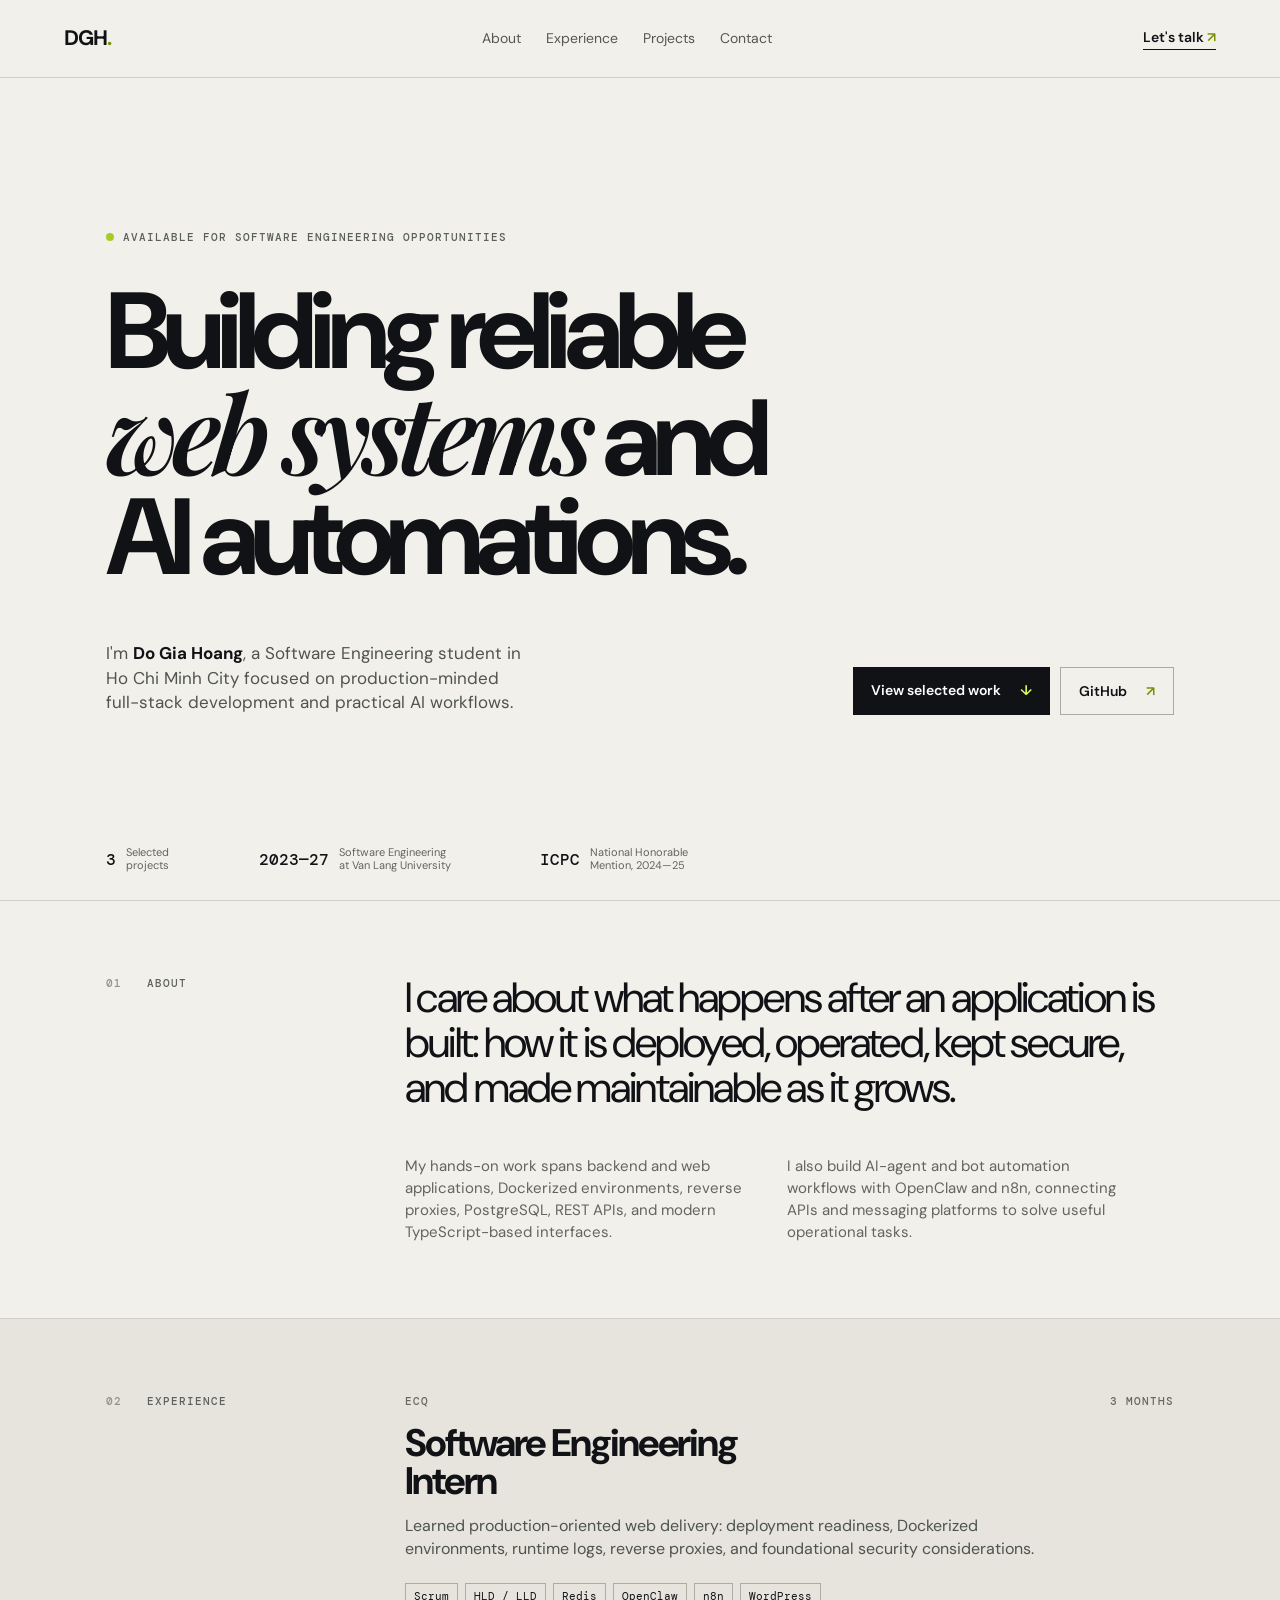
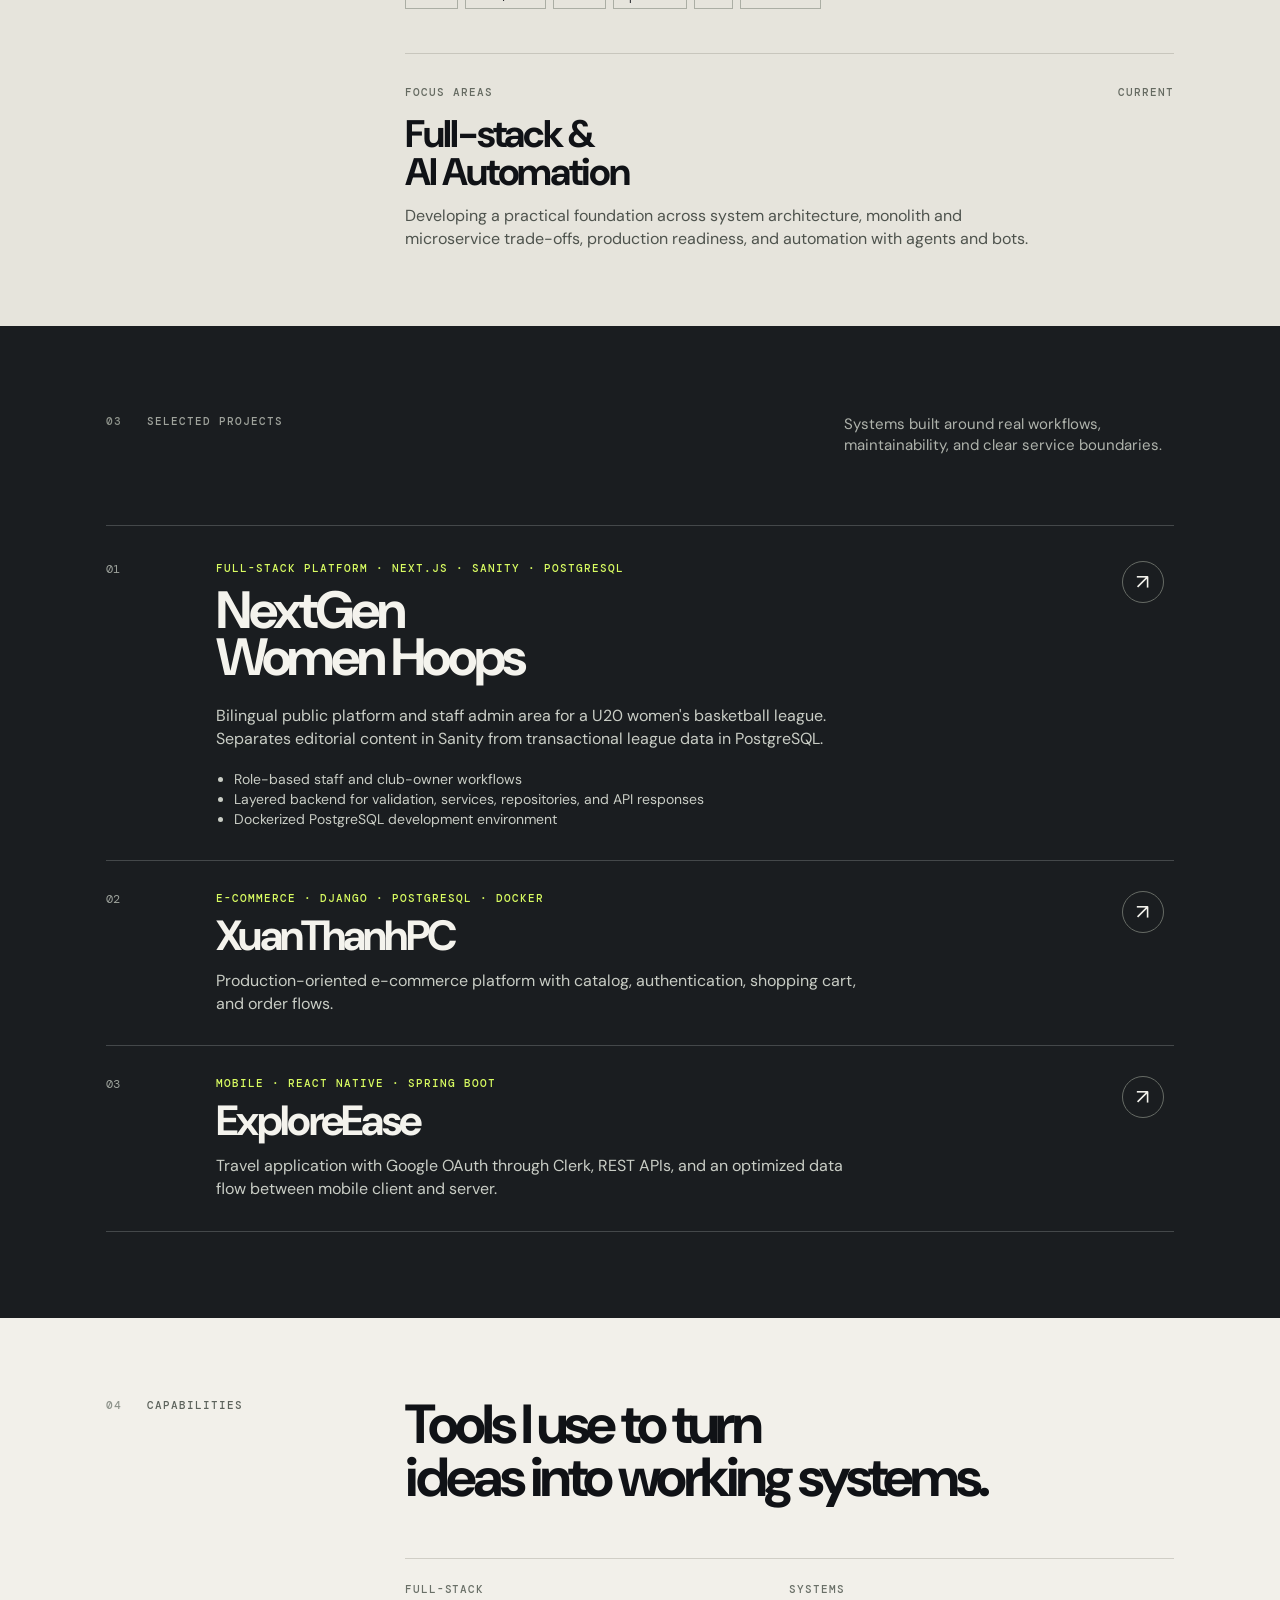
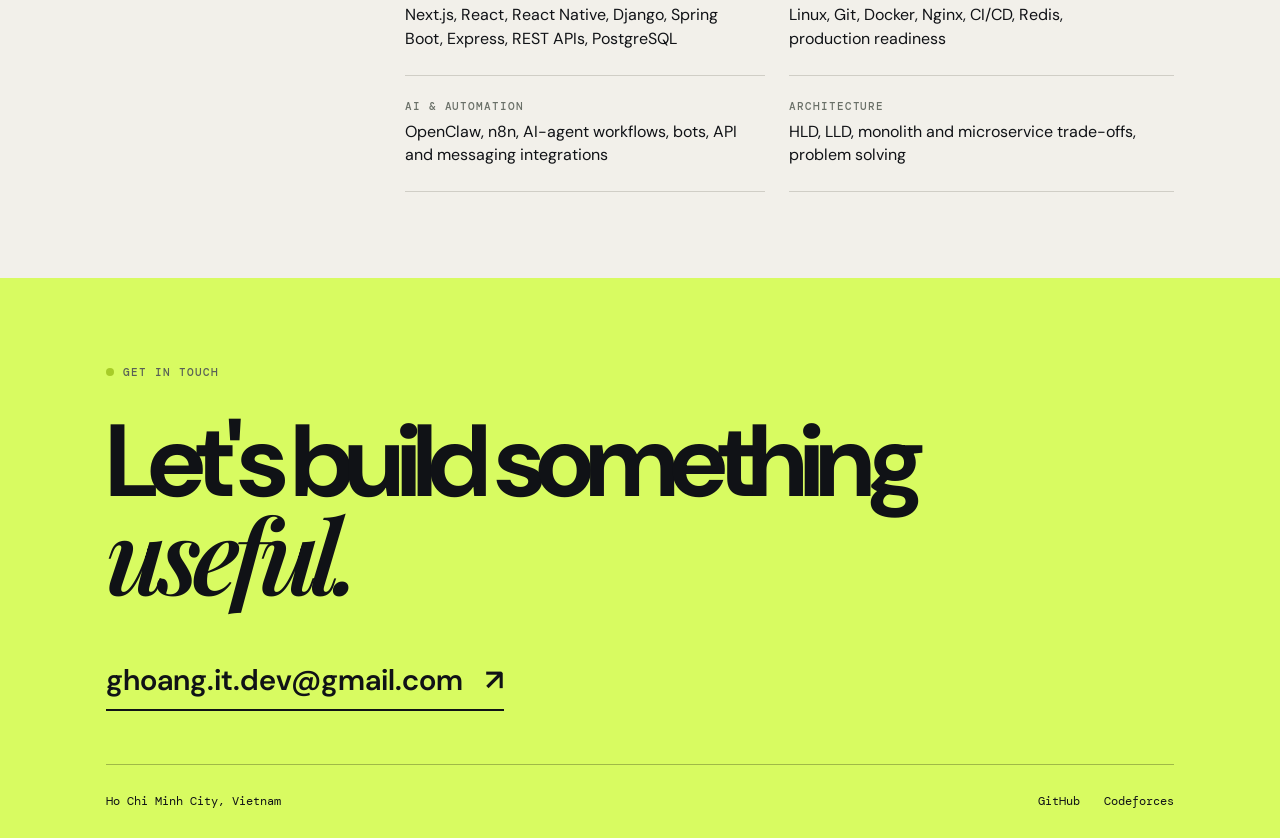
==== index.html @ 991046d3 "feat: add online CV profile" ====
<!doctype html>
<html lang="en">
  <head>
    <meta charset="UTF-8" />
    <meta name="viewport" content="width=device-width, initial-scale=1.0" />
    <meta
      name="description"
      content="Portfolio of Do Gia Hoang — Software Engineer focused on full-stack development and AI automation."
    />
    <title>Do Gia Hoang — Full-stack & AI Automation</title>
    <link rel="stylesheet" href="styles.css" />
  </head>
  <body>
    <header class="site-header">
      <a class="brand" href="#top" aria-label="Do Gia Hoang home">DGH<span>.</span></a>
      <nav aria-label="Primary navigation">
        <a href="#about">About</a>
        <a href="#experience">Experience</a>
        <a href="#projects">Projects</a>
        <a href="#contact">Contact</a>
      </nav>
      <a class="header-contact" href="mailto:ghoang.it.dev@gmail.com">Let's talk <span aria-hidden="true">↗</span></a>
    </header>

    <main id="top">
      <section class="hero" aria-labelledby="hero-title">
        <p class="eyebrow"><span></span> Available for software engineering opportunities</p>
        <h1 id="hero-title">Building reliable<br /><em>web systems</em> and<br />AI automations.</h1>
        <div class="hero-bottom">
          <p>
            I'm <strong>Do Gia Hoang</strong>, a Software Engineering student in Ho Chi Minh City focused on
            production-minded full-stack development and practical AI workflows.
          </p>
          <div class="hero-actions">
            <a class="button button-primary" href="#projects">View selected work <span aria-hidden="true">↓</span></a>
            <a class="button button-quiet" href="https://github.com/CapooCapo" target="_blank" rel="noreferrer">GitHub <span aria-hidden="true">↗</span></a>
          </div>
        </div>
        <div class="hero-stats" aria-label="Profile highlights">
          <div><b>3</b><span>Selected<br />projects</span></div>
          <div><b>2023—27</b><span>Software Engineering<br />at Van Lang University</span></div>
          <div><b>ICPC</b><span>National Honorable<br />Mention, 2024—25</span></div>
        </div>
      </section>

      <section id="about" class="split-section section-shell">
        <div class="section-label"><span>01</span> About</div>
        <div class="about-content">
          <p class="large-copy">
            I care about what happens after an application is built: how it is deployed, operated, kept secure, and
            made maintainable as it grows.
          </p>
          <div class="two-column-copy">
            <p>
              My hands-on work spans backend and web applications, Dockerized environments, reverse proxies,
              PostgreSQL, REST APIs, and modern TypeScript-based interfaces.
            </p>
            <p>
              I also build AI-agent and bot automation workflows with OpenClaw and n8n, connecting APIs and messaging
              platforms to solve useful operational tasks.
            </p>
          </div>
        </div>
      </section>

      <section id="experience" class="split-section section-shell experience-section">
        <div class="section-label"><span>02</span> Experience</div>
        <div class="timeline">
          <article class="timeline-item">
            <div class="timeline-meta"><span>ECQ</span><span>3 months</span></div>
            <h2>Software Engineering<br />Intern</h2>
            <p>
              Learned production-oriented web delivery: deployment readiness, Dockerized environments, runtime logs,
              reverse proxies, and foundational security considerations.
            </p>
            <ul class="tag-list" aria-label="Internship topics">
              <li>Scrum</li><li>HLD / LLD</li><li>Redis</li><li>OpenClaw</li><li>n8n</li><li>WordPress</li>
            </ul>
          </article>
          <article class="timeline-item timeline-item-secondary">
            <div class="timeline-meta"><span>Focus areas</span><span>Current</span></div>
            <h2>Full-stack &amp;<br />AI Automation</h2>
            <p>
              Developing a practical foundation across system architecture, monolith and microservice trade-offs,
              production readiness, and automation with agents and bots.
            </p>
          </article>
        </div>
      </section>

      <section id="projects" class="projects section-shell">
        <div class="projects-top">
          <div class="section-label"><span>03</span> Selected projects</div>
          <p>Systems built around real workflows, maintainability, and clear service boundaries.</p>
        </div>
        <div class="project-list">
          <article class="project project-featured">
            <div class="project-number">01</div>
            <div class="project-body">
              <p class="project-type">Full-stack platform · Next.js · Sanity · PostgreSQL</p>
              <h2>NextGen<br />Women Hoops</h2>
              <p class="project-summary">
                Bilingual public platform and staff admin area for a U20 women's basketball league. Separates
                editorial content in Sanity from transactional league data in PostgreSQL.
              </p>
              <ul class="project-points">
                <li>Role-based staff and club-owner workflows</li>
                <li>Layered backend for validation, services, repositories, and API responses</li>
                <li>Dockerized PostgreSQL development environment</li>
              </ul>
            </div>
            <a class="project-link" href="https://github.com/CapooCapo/CMS_NGWH" target="_blank" rel="noreferrer" aria-label="Open NextGen Women Hoops on GitHub">↗</a>
          </article>

          <article class="project">
            <div class="project-number">02</div>
            <div class="project-body">
              <p class="project-type">E-commerce · Django · PostgreSQL · Docker</p>
              <h2>XuanThanhPC</h2>
              <p class="project-summary">
                Production-oriented e-commerce platform with catalog, authentication, shopping cart, and order flows.
              </p>
            </div>
            <a class="project-link" href="https://github.com/CapooCapo/XuanThanhPC" target="_blank" rel="noreferrer" aria-label="Open XuanThanhPC on GitHub">↗</a>
          </article>

          <article class="project">
            <div class="project-number">03</div>
            <div class="project-body">
              <p class="project-type">Mobile · React Native · Spring Boot</p>
              <h2>ExploreEase</h2>
              <p class="project-summary">
                Travel application with Google OAuth through Clerk, REST APIs, and an optimized data flow between mobile client and server.
              </p>
            </div>
            <a class="project-link" href="https://github.com/CapooCapo/travel_app" target="_blank" rel="noreferrer" aria-label="Open ExploreEase on GitHub">↗</a>
          </article>
        </div>
      </section>

      <section class="skills section-shell" aria-labelledby="skills-title">
        <div class="section-label"><span>04</span> Capabilities</div>
        <div>
          <h2 id="skills-title">Tools I use to turn<br />ideas into working systems.</h2>
          <div class="skills-grid">
            <div><h3>Full-stack</h3><p>Next.js, React, React Native, Django, Spring Boot, Express, REST APIs, PostgreSQL</p></div>
            <div><h3>Systems</h3><p>Linux, Git, Docker, Nginx, CI/CD, Redis, production readiness</p></div>
            <div><h3>AI &amp; automation</h3><p>OpenClaw, n8n, AI-agent workflows, bots, API and messaging integrations</p></div>
            <div><h3>Architecture</h3><p>HLD, LLD, monolith and microservice trade-offs, problem solving</p></div>
          </div>
        </div>
      </section>

      <section id="contact" class="contact section-shell">
        <p class="eyebrow"><span></span> Get in touch</p>
        <h2>Let's build something<br /><em>useful.</em></h2>
        <a class="email-link" href="mailto:ghoang.it.dev@gmail.com">ghoang.it.dev@gmail.com <span aria-hidden="true">↗</span></a>
        <div class="contact-footer">
          <span>Ho Chi Minh City, Vietnam</span>
          <div><a href="https://github.com/CapooCapo" target="_blank" rel="noreferrer">GitHub</a><a href="https://codeforces.com/profile/hoangICPC" target="_blank" rel="noreferrer">Codeforces</a></div>
        </div>
      </section>
    </main>
  </body>
</html>
---- styles.css ----
@import url('https://fonts.googleapis.com/css2?family=DM+Mono:wght@400;500&family=DM+Sans:opsz,wght@9..40,400;9..40,500;9..40,600;9..40,700&family=Playfair+Display:ital,wght@0,600;0,700;1,600;1,700&display=swap');

:root { --ink:#101216; --paper:#f2f0ea; --muted:#62655f; --lime:#d8fb61; --line:#d0cec6; --deep:#1a1d20; }
* { box-sizing:border-box; }
html { scroll-behavior:smooth; }
body { margin:0; background:var(--paper); color:var(--ink); font-family:'DM Sans',Arial,sans-serif; line-height:1.45; }
a { color:inherit; text-decoration:none; }
.site-header { height:78px; display:flex; align-items:center; justify-content:space-between; padding:0 clamp(24px,5vw,78px); border-bottom:1px solid var(--line); font-size:14px; }
.brand { font-weight:700; font-size:21px; letter-spacing:-1px; }.brand span { color:#779100; }.site-header nav { display:flex; gap:25px; color:#555851; }.site-header nav a:hover,.contact-footer a:hover { color:#000; }.header-contact { border-bottom:1px solid var(--ink); padding-bottom:2px; font-weight:600; }.header-contact span { color:#779100; }
.hero,.section-shell { padding-left:clamp(24px,8.3vw,132px); padding-right:clamp(24px,8.3vw,132px); }.hero { padding-top:clamp(70px,11vw,160px); min-height:calc(100vh - 78px); display:flex; flex-direction:column; }.eyebrow,.section-label,.project-type,.timeline-meta { font:500 11px 'DM Mono',monospace; text-transform:uppercase; letter-spacing:.09em; }.eyebrow { color:#596057; display:flex; gap:9px; align-items:center; }.eyebrow span { width:8px; height:8px; display:inline-block; background:#a7cc28; border-radius:50%; }.hero h1 { font-size:clamp(52px,8.45vw,130px); letter-spacing:-.075em; line-height:.91; margin:28px 0 54px; max-width:1030px; font-weight:700; }.hero h1 em,.contact h2 em { font-family:'Playfair Display',Georgia,serif; font-weight:600; }.hero-bottom { display:flex; justify-content:space-between; align-items:end; gap:44px; max-width:1080px; }.hero-bottom p { max-width:430px; color:#4f544d; font-size:17px; margin:0; }.hero-bottom p strong { color:var(--ink); }.hero-actions { display:flex; gap:10px; }.button { padding:13px 18px; font-size:14px; font-weight:600; white-space:nowrap; }.button-primary { background:var(--ink); color:white; }.button-primary span,.button-quiet span { margin-left:16px; color:var(--lime); }.button-quiet { border:1px solid #aaa9a2; }.button-quiet span { color:#779100; }.hero-stats { display:flex; margin-top:auto; padding:54px 0 27px; gap:clamp(24px,7vw,108px); }.hero-stats div { display:flex; align-items:center; gap:10px; }.hero-stats b { font:500 16px 'DM Mono',monospace; }.hero-stats span { color:var(--muted); font-size:11px; line-height:1.25; }
.split-section { display:grid; grid-template-columns:minmax(130px,.35fr) 1fr; gap:30px; border-top:1px solid var(--line); padding-top:75px; padding-bottom:75px; }.section-label { color:#5d635c; }.section-label span { display:inline-block; color:#8e938b; min-width:33px; }.about-content { max-width:910px; }.large-copy { margin:0 0 46px; font-size:clamp(28px,3.3vw,49px); line-height:1.06; letter-spacing:-.045em; }.two-column-copy { display:grid; grid-template-columns:1fr 1fr; gap:44px; max-width:720px; color:var(--muted); font-size:15px; }.two-column-copy p { margin:0; }
.experience-section { background:#e6e4dc; }.timeline { max-width:880px; }.timeline-item { padding:0 0 44px; border-bottom:1px solid #c8c6bd; }.timeline-item-secondary { padding-top:31px; padding-bottom:0; border:0; }.timeline-meta { display:flex; justify-content:space-between; color:#656a61; }.timeline-item h2 { margin:17px 0 13px; font-size:clamp(28px,3vw,43px); letter-spacing:-.055em; line-height:.98; }.timeline-item p { max-width:630px; color:#4e534d; margin:0; }.tag-list { display:flex; list-style:none; padding:0; margin:23px 0 0; flex-wrap:wrap; gap:7px; }.tag-list li { border:1px solid #abaea4; font:11px 'DM Mono',monospace; padding:5px 8px; }
.projects { padding-top:88px; padding-bottom:86px; background:var(--deep); color:#f4f3ed; }.projects-top { display:flex; justify-content:space-between; gap:40px; margin-bottom:68px; }.projects .section-label { color:#9fa39c; }.projects-top > p { max-width:330px; margin:0; color:#afb3ac; font-size:15px; }.project-list { border-top:1px solid #44484a; }.project { position:relative; display:grid; grid-template-columns:90px 1fr 52px; gap:20px; padding:30px 0; border-bottom:1px solid #44484a; }.project-featured { padding-top:35px; }.project-number { font:12px 'DM Mono',monospace; color:#9ba09a; }.project-type { color:var(--lime); margin:0 0 12px; }.project h2 { font-size:clamp(33px,4.1vw,63px); letter-spacing:-.065em; line-height:.9; margin:0 0 22px; }.project:not(.project-featured) h2 { font-size:clamp(28px,3.3vw,48px); margin-bottom:14px; }.project-summary { max-width:660px; margin:0; color:#c9cdc5; font-size:16px; }.project-points { color:#c9cdc5; margin:19px 0 0; padding-left:18px; font-size:14px; }.project-link { width:42px; height:42px; display:grid; place-items:center; border:1px solid #666b65; border-radius:50%; font-size:21px; transition:.2s; }.project-link:hover { background:var(--lime); color:var(--ink); border-color:var(--lime); }
.skills { display:grid; grid-template-columns:minmax(130px,.35fr) 1fr; gap:30px; padding-top:80px; padding-bottom:86px; }.skills h2 { font-size:clamp(34px,4.3vw,64px); line-height:.97; letter-spacing:-.065em; margin:0 0 54px; }.skills-grid { display:grid; grid-template-columns:1fr 1fr; border-top:1px solid var(--line); }.skills-grid > div { padding:23px 24px 25px 0; border-bottom:1px solid var(--line); }.skills-grid > div:nth-child(odd) { margin-right:24px; }.skills h3 { margin:0 0 7px; font:500 11px 'DM Mono',monospace; text-transform:uppercase; letter-spacing:.08em; color:#6a7068; }.skills p { margin:0; font-size:16px; max-width:350px; }
.contact { padding-top:76px; background:var(--lime); min-height:560px; display:flex; flex-direction:column; }.contact h2 { font-size:clamp(54px,8vw,116px); letter-spacing:-.075em; line-height:.9; margin:25px 0 53px; }.email-link { font-size:clamp(18px,2.3vw,31px); border-bottom:2px solid var(--ink); padding-bottom:7px; align-self:flex-start; font-weight:600; }.email-link span { margin-left:15px; }.contact-footer { margin-top:auto; padding:28px 0; border-top:1px solid #9fb947; display:flex; justify-content:space-between; font:12px 'DM Mono',monospace; }.contact-footer div { display:flex; gap:24px; }.contact-footer a { border-bottom:1px solid transparent; }.contact-footer a:hover { border-color:var(--ink); }
@media (max-width:720px) { .site-header { height:64px; }.site-header nav,.header-contact { display:none; }.hero { min-height:calc(100vh - 64px); }.hero h1 { margin:22px 0 38px; }.hero-bottom,.projects-top { display:block; }.hero-actions { margin-top:28px; flex-wrap:wrap; }.hero-stats { gap:14px; justify-content:space-between; }.hero-stats div { display:block; }.hero-stats span { display:block; margin-top:4px; }.split-section,.skills { grid-template-columns:1fr; gap:30px; padding-top:54px; padding-bottom:54px; }.two-column-copy,.skills-grid { grid-template-columns:1fr; gap:20px; }.project { grid-template-columns:31px 1fr; }.project-link { grid-column:2; grid-row:1; justify-self:end; }.project-body { grid-column:1 / -1; }.project-number { grid-column:1; }.project:not(.project-featured) h2 { font-size:36px; }.projects { padding-top:56px; padding-bottom:58px; }.projects-top > p { margin-top:30px; }.skills-grid > div:nth-child(odd) { margin-right:0; }.contact { min-height:470px; padding-top:58px; }.contact-footer { display:block; }.contact-footer div { margin-top:14px; } }
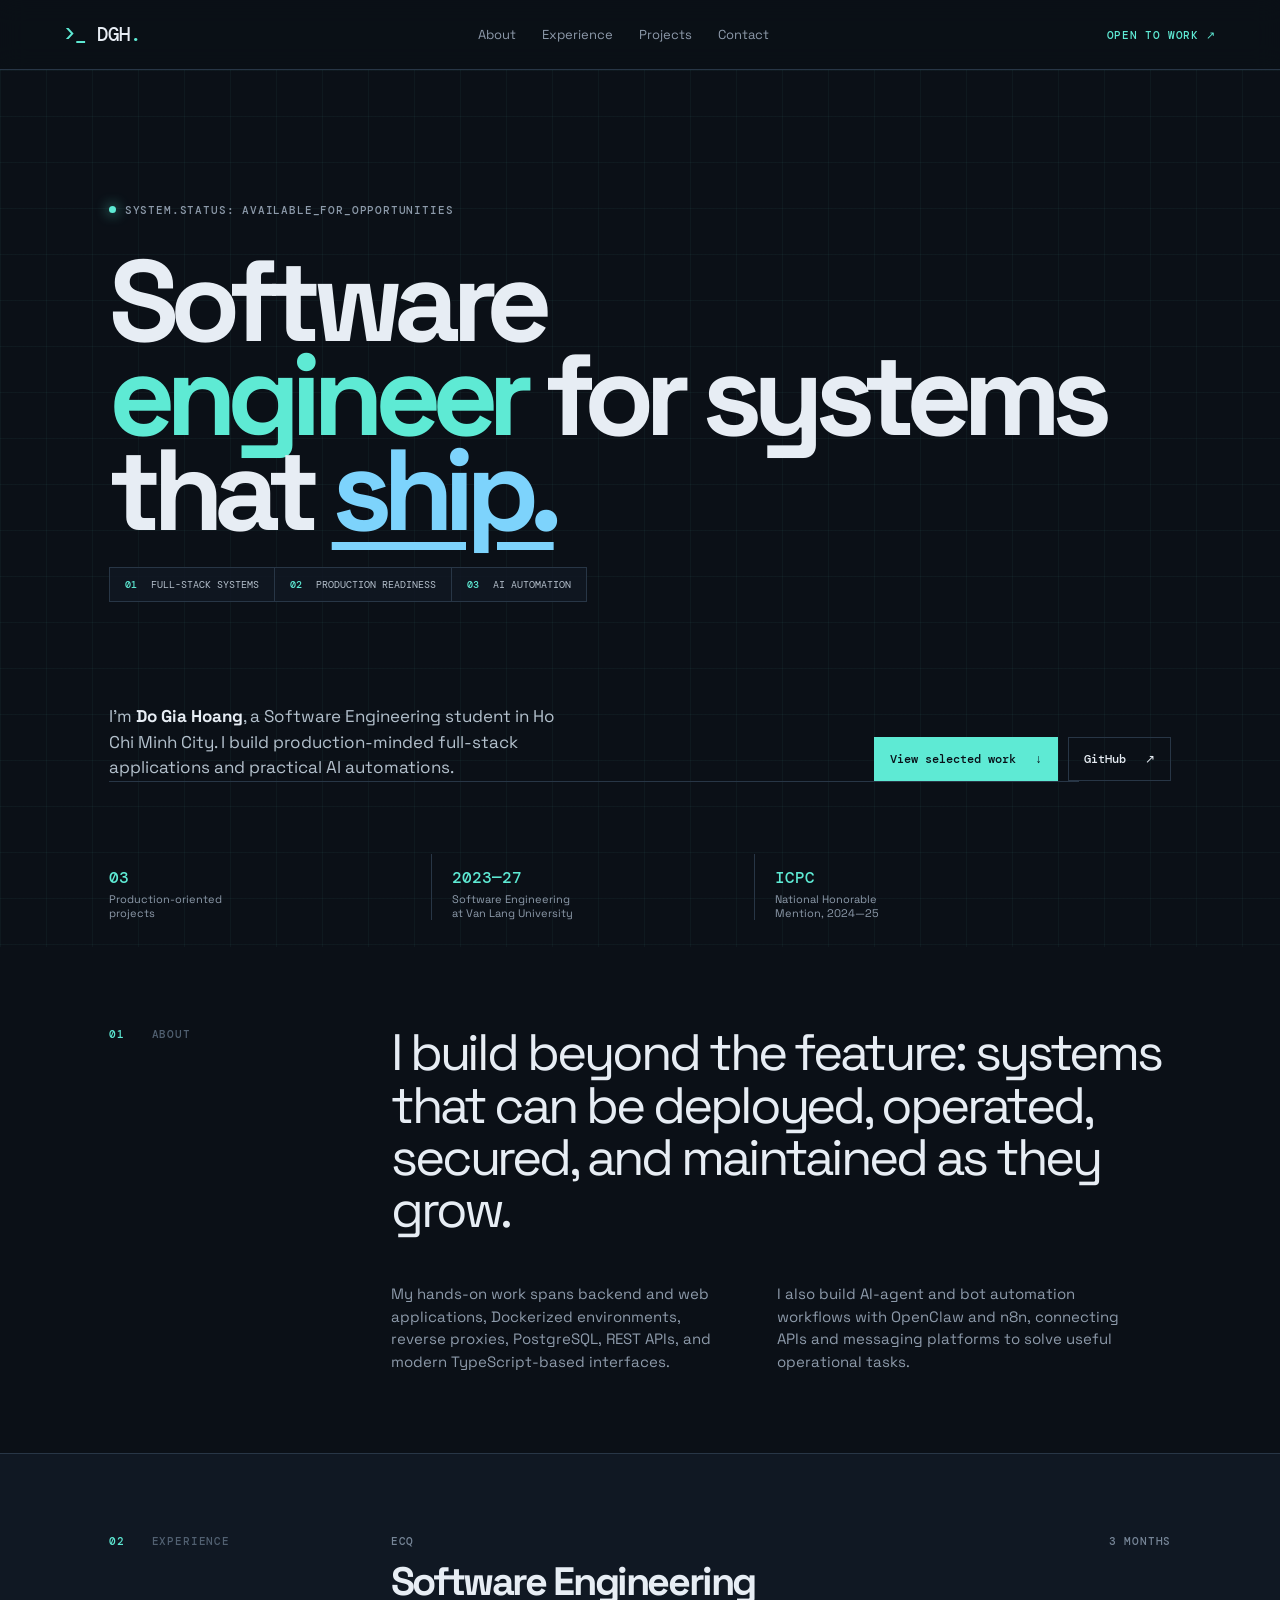
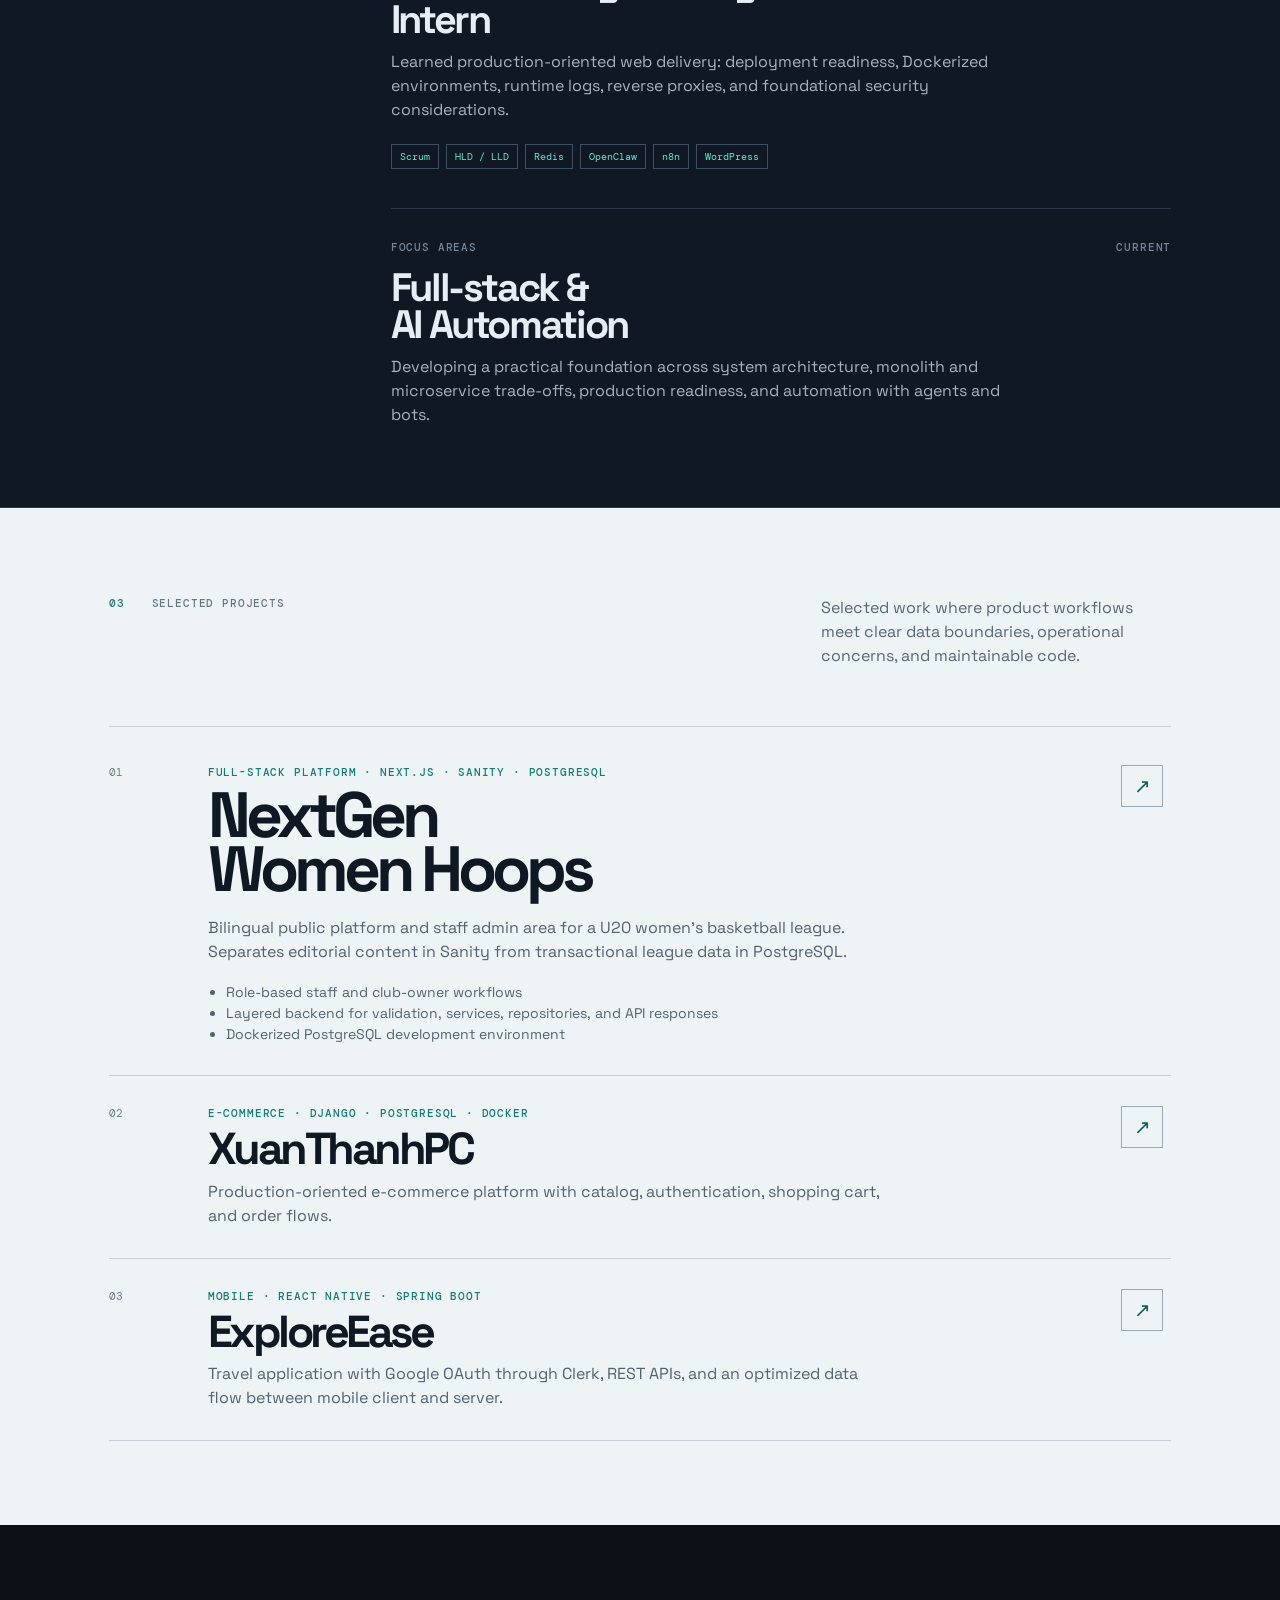
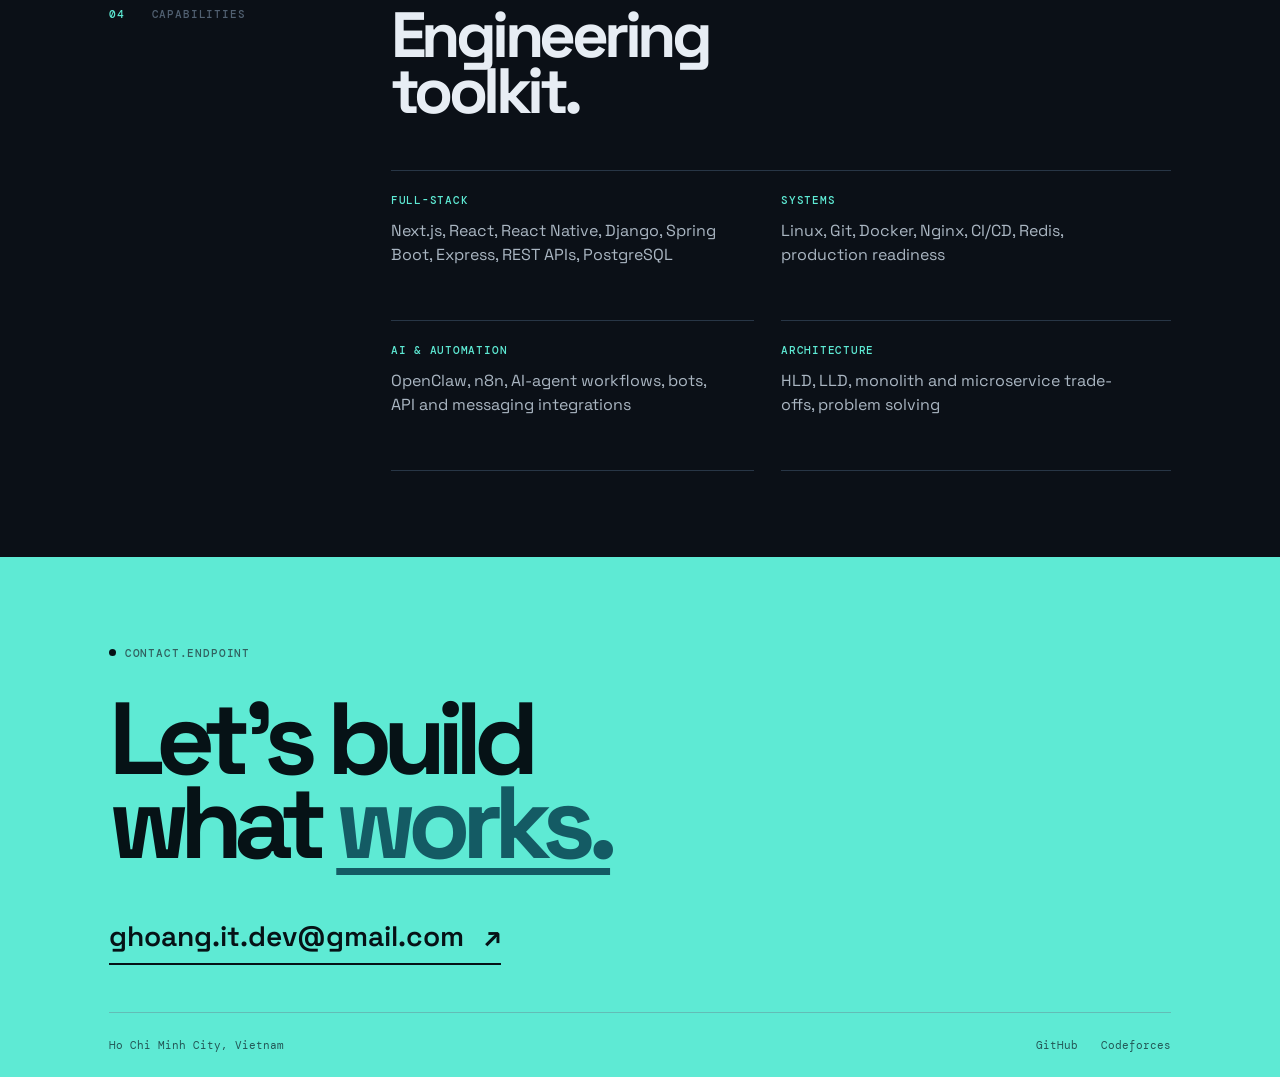
==== commit 61c500a9: "feat: refine engineering portfolio design" ====
--- a/index.html
+++ b/index.html
@@ -12,24 +12,29 @@
   </head>
   <body>
     <header class="site-header">
-      <a class="brand" href="#top" aria-label="Do Gia Hoang home">DGH<span>.</span></a>
+      <a class="brand" href="#top" aria-label="Do Gia Hoang home"><span class="brand-mark">&gt;_</span> DGH<span>.</span></a>
       <nav aria-label="Primary navigation">
         <a href="#about">About</a>
         <a href="#experience">Experience</a>
         <a href="#projects">Projects</a>
         <a href="#contact">Contact</a>
       </nav>
-      <a class="header-contact" href="mailto:ghoang.it.dev@gmail.com">Let's talk <span aria-hidden="true">↗</span></a>
+      <a class="header-contact" href="mailto:ghoang.it.dev@gmail.com">Open to work <span aria-hidden="true">↗</span></a>
     </header>
 
     <main id="top">
       <section class="hero" aria-labelledby="hero-title">
-        <p class="eyebrow"><span></span> Available for software engineering opportunities</p>
-        <h1 id="hero-title">Building reliable<br /><em>web systems</em> and<br />AI automations.</h1>
+        <p class="eyebrow"><span></span> system.status: available_for_opportunities</p>
+        <h1 id="hero-title">Software<br /><span>engineer</span> for systems<br />that <em>ship.</em></h1>
+        <div class="system-strip" aria-label="Engineering focus">
+          <span><b>01</b> FULL-STACK SYSTEMS</span>
+          <span><b>02</b> PRODUCTION READINESS</span>
+          <span><b>03</b> AI AUTOMATION</span>
+        </div>
         <div class="hero-bottom">
           <p>
-            I'm <strong>Do Gia Hoang</strong>, a Software Engineering student in Ho Chi Minh City focused on
-            production-minded full-stack development and practical AI workflows.
+            I'm <strong>Do Gia Hoang</strong>, a Software Engineering student in Ho Chi Minh City. I build
+            production-minded full-stack applications and practical AI automations.
           </p>
           <div class="hero-actions">
             <a class="button button-primary" href="#projects">View selected work <span aria-hidden="true">↓</span></a>
@@ -37,7 +42,7 @@
           </div>
         </div>
         <div class="hero-stats" aria-label="Profile highlights">
-          <div><b>3</b><span>Selected<br />projects</span></div>
+          <div><b>03</b><span>Production-oriented<br />projects</span></div>
           <div><b>2023—27</b><span>Software Engineering<br />at Van Lang University</span></div>
           <div><b>ICPC</b><span>National Honorable<br />Mention, 2024—25</span></div>
         </div>
@@ -47,8 +52,7 @@
         <div class="section-label"><span>01</span> About</div>
         <div class="about-content">
           <p class="large-copy">
-            I care about what happens after an application is built: how it is deployed, operated, kept secure, and
-            made maintainable as it grows.
+            I build beyond the feature: systems that can be deployed, operated, secured, and maintained as they grow.
           </p>
           <div class="two-column-copy">
             <p>
@@ -91,7 +95,7 @@
       <section id="projects" class="projects section-shell">
         <div class="projects-top">
           <div class="section-label"><span>03</span> Selected projects</div>
-          <p>Systems built around real workflows, maintainability, and clear service boundaries.</p>
+          <p>Selected work where product workflows meet clear data boundaries, operational concerns, and maintainable code.</p>
         </div>
         <div class="project-list">
           <article class="project project-featured">
@@ -141,7 +145,7 @@
       <section class="skills section-shell" aria-labelledby="skills-title">
         <div class="section-label"><span>04</span> Capabilities</div>
         <div>
-          <h2 id="skills-title">Tools I use to turn<br />ideas into working systems.</h2>
+          <h2 id="skills-title">Engineering<br />toolkit.</h2>
           <div class="skills-grid">
             <div><h3>Full-stack</h3><p>Next.js, React, React Native, Django, Spring Boot, Express, REST APIs, PostgreSQL</p></div>
             <div><h3>Systems</h3><p>Linux, Git, Docker, Nginx, CI/CD, Redis, production readiness</p></div>
@@ -152,8 +156,8 @@
       </section>
 
       <section id="contact" class="contact section-shell">
-        <p class="eyebrow"><span></span> Get in touch</p>
-        <h2>Let's build something<br /><em>useful.</em></h2>
+        <p class="eyebrow"><span></span> Contact.endpoint</p>
+        <h2>Let's build<br />what <em>works.</em></h2>
         <a class="email-link" href="mailto:ghoang.it.dev@gmail.com">ghoang.it.dev@gmail.com <span aria-hidden="true">↗</span></a>
         <div class="contact-footer">
           <span>Ho Chi Minh City, Vietnam</span>
--- a/styles.css
+++ b/styles.css
@@ -1,16 +1,18 @@
-@import url('https://fonts.googleapis.com/css2?family=DM+Mono:wght@400;500&family=DM+Sans:opsz,wght@9..40,400;9..40,500;9..40,600;9..40,700&family=Playfair+Display:ital,wght@0,600;0,700;1,600;1,700&display=swap');
+@import url('https://fonts.googleapis.com/css2?family=DM+Mono:wght@400;500&family=Space+Grotesk:wght@400;500;600;700&display=swap');
 
-:root { --ink:#101216; --paper:#f2f0ea; --muted:#62655f; --lime:#d8fb61; --line:#d0cec6; --deep:#1a1d20; }
+:root { --bg:#0b1017; --surface:#101823; --ink:#e7edf4; --muted:#8d9aaa; --line:#283646; --cyan:#5eead4; --blue:#7dd3fc; --paper:#eef3f5; }
 * { box-sizing:border-box; }
 html { scroll-behavior:smooth; }
-body { margin:0; background:var(--paper); color:var(--ink); font-family:'DM Sans',Arial,sans-serif; line-height:1.45; }
+body { margin:0; color:var(--ink); background:var(--bg); font-family:'Space Grotesk',Arial,sans-serif; line-height:1.5; }
 a { color:inherit; text-decoration:none; }
-.site-header { height:78px; display:flex; align-items:center; justify-content:space-between; padding:0 clamp(24px,5vw,78px); border-bottom:1px solid var(--line); font-size:14px; }
-.brand { font-weight:700; font-size:21px; letter-spacing:-1px; }.brand span { color:#779100; }.site-header nav { display:flex; gap:25px; color:#555851; }.site-header nav a:hover,.contact-footer a:hover { color:#000; }.header-contact { border-bottom:1px solid var(--ink); padding-bottom:2px; font-weight:600; }.header-contact span { color:#779100; }
-.hero,.section-shell { padding-left:clamp(24px,8.3vw,132px); padding-right:clamp(24px,8.3vw,132px); }.hero { padding-top:clamp(70px,11vw,160px); min-height:calc(100vh - 78px); display:flex; flex-direction:column; }.eyebrow,.section-label,.project-type,.timeline-meta { font:500 11px 'DM Mono',monospace; text-transform:uppercase; letter-spacing:.09em; }.eyebrow { color:#596057; display:flex; gap:9px; align-items:center; }.eyebrow span { width:8px; height:8px; display:inline-block; background:#a7cc28; border-radius:50%; }.hero h1 { font-size:clamp(52px,8.45vw,130px); letter-spacing:-.075em; line-height:.91; margin:28px 0 54px; max-width:1030px; font-weight:700; }.hero h1 em,.contact h2 em { font-family:'Playfair Display',Georgia,serif; font-weight:600; }.hero-bottom { display:flex; justify-content:space-between; align-items:end; gap:44px; max-width:1080px; }.hero-bottom p { max-width:430px; color:#4f544d; font-size:17px; margin:0; }.hero-bottom p strong { color:var(--ink); }.hero-actions { display:flex; gap:10px; }.button { padding:13px 18px; font-size:14px; font-weight:600; white-space:nowrap; }.button-primary { background:var(--ink); color:white; }.button-primary span,.button-quiet span { margin-left:16px; color:var(--lime); }.button-quiet { border:1px solid #aaa9a2; }.button-quiet span { color:#779100; }.hero-stats { display:flex; margin-top:auto; padding:54px 0 27px; gap:clamp(24px,7vw,108px); }.hero-stats div { display:flex; align-items:center; gap:10px; }.hero-stats b { font:500 16px 'DM Mono',monospace; }.hero-stats span { color:var(--muted); font-size:11px; line-height:1.25; }
-.split-section { display:grid; grid-template-columns:minmax(130px,.35fr) 1fr; gap:30px; border-top:1px solid var(--line); padding-top:75px; padding-bottom:75px; }.section-label { color:#5d635c; }.section-label span { display:inline-block; color:#8e938b; min-width:33px; }.about-content { max-width:910px; }.large-copy { margin:0 0 46px; font-size:clamp(28px,3.3vw,49px); line-height:1.06; letter-spacing:-.045em; }.two-column-copy { display:grid; grid-template-columns:1fr 1fr; gap:44px; max-width:720px; color:var(--muted); font-size:15px; }.two-column-copy p { margin:0; }
-.experience-section { background:#e6e4dc; }.timeline { max-width:880px; }.timeline-item { padding:0 0 44px; border-bottom:1px solid #c8c6bd; }.timeline-item-secondary { padding-top:31px; padding-bottom:0; border:0; }.timeline-meta { display:flex; justify-content:space-between; color:#656a61; }.timeline-item h2 { margin:17px 0 13px; font-size:clamp(28px,3vw,43px); letter-spacing:-.055em; line-height:.98; }.timeline-item p { max-width:630px; color:#4e534d; margin:0; }.tag-list { display:flex; list-style:none; padding:0; margin:23px 0 0; flex-wrap:wrap; gap:7px; }.tag-list li { border:1px solid #abaea4; font:11px 'DM Mono',monospace; padding:5px 8px; }
-.projects { padding-top:88px; padding-bottom:86px; background:var(--deep); color:#f4f3ed; }.projects-top { display:flex; justify-content:space-between; gap:40px; margin-bottom:68px; }.projects .section-label { color:#9fa39c; }.projects-top > p { max-width:330px; margin:0; color:#afb3ac; font-size:15px; }.project-list { border-top:1px solid #44484a; }.project { position:relative; display:grid; grid-template-columns:90px 1fr 52px; gap:20px; padding:30px 0; border-bottom:1px solid #44484a; }.project-featured { padding-top:35px; }.project-number { font:12px 'DM Mono',monospace; color:#9ba09a; }.project-type { color:var(--lime); margin:0 0 12px; }.project h2 { font-size:clamp(33px,4.1vw,63px); letter-spacing:-.065em; line-height:.9; margin:0 0 22px; }.project:not(.project-featured) h2 { font-size:clamp(28px,3.3vw,48px); margin-bottom:14px; }.project-summary { max-width:660px; margin:0; color:#c9cdc5; font-size:16px; }.project-points { color:#c9cdc5; margin:19px 0 0; padding-left:18px; font-size:14px; }.project-link { width:42px; height:42px; display:grid; place-items:center; border:1px solid #666b65; border-radius:50%; font-size:21px; transition:.2s; }.project-link:hover { background:var(--lime); color:var(--ink); border-color:var(--lime); }
-.skills { display:grid; grid-template-columns:minmax(130px,.35fr) 1fr; gap:30px; padding-top:80px; padding-bottom:86px; }.skills h2 { font-size:clamp(34px,4.3vw,64px); line-height:.97; letter-spacing:-.065em; margin:0 0 54px; }.skills-grid { display:grid; grid-template-columns:1fr 1fr; border-top:1px solid var(--line); }.skills-grid > div { padding:23px 24px 25px 0; border-bottom:1px solid var(--line); }.skills-grid > div:nth-child(odd) { margin-right:24px; }.skills h3 { margin:0 0 7px; font:500 11px 'DM Mono',monospace; text-transform:uppercase; letter-spacing:.08em; color:#6a7068; }.skills p { margin:0; font-size:16px; max-width:350px; }
-.contact { padding-top:76px; background:var(--lime); min-height:560px; display:flex; flex-direction:column; }.contact h2 { font-size:clamp(54px,8vw,116px); letter-spacing:-.075em; line-height:.9; margin:25px 0 53px; }.email-link { font-size:clamp(18px,2.3vw,31px); border-bottom:2px solid var(--ink); padding-bottom:7px; align-self:flex-start; font-weight:600; }.email-link span { margin-left:15px; }.contact-footer { margin-top:auto; padding:28px 0; border-top:1px solid #9fb947; display:flex; justify-content:space-between; font:12px 'DM Mono',monospace; }.contact-footer div { display:flex; gap:24px; }.contact-footer a { border-bottom:1px solid transparent; }.contact-footer a:hover { border-color:var(--ink); }
-@media (max-width:720px) { .site-header { height:64px; }.site-header nav,.header-contact { display:none; }.hero { min-height:calc(100vh - 64px); }.hero h1 { margin:22px 0 38px; }.hero-bottom,.projects-top { display:block; }.hero-actions { margin-top:28px; flex-wrap:wrap; }.hero-stats { gap:14px; justify-content:space-between; }.hero-stats div { display:block; }.hero-stats span { display:block; margin-top:4px; }.split-section,.skills { grid-template-columns:1fr; gap:30px; padding-top:54px; padding-bottom:54px; }.two-column-copy,.skills-grid { grid-template-columns:1fr; gap:20px; }.project { grid-template-columns:31px 1fr; }.project-link { grid-column:2; grid-row:1; justify-self:end; }.project-body { grid-column:1 / -1; }.project-number { grid-column:1; }.project:not(.project-featured) h2 { font-size:36px; }.projects { padding-top:56px; padding-bottom:58px; }.projects-top > p { margin-top:30px; }.skills-grid > div:nth-child(odd) { margin-right:0; }.contact { min-height:470px; padding-top:58px; }.contact-footer { display:block; }.contact-footer div { margin-top:14px; } }
+.site-header { height:70px; display:flex; align-items:center; justify-content:space-between; padding:0 clamp(22px,5vw,80px); background:rgba(11,16,23,.94); border-bottom:1px solid var(--line); position:sticky; top:0; z-index:2; backdrop-filter:blur(12px); font-size:13px; }
+.brand { font:500 19px 'DM Mono',monospace; color:var(--ink); }.brand-mark,.brand > span:last-child { color:var(--cyan); }.site-header nav { display:flex; gap:26px; color:var(--muted); }.site-header nav a:hover { color:var(--cyan); }.header-contact { font:500 11px 'DM Mono',monospace; color:var(--cyan); text-transform:uppercase; letter-spacing:.06em; }
+.hero,.section-shell { padding-left:clamp(22px,8.5vw,140px); padding-right:clamp(22px,8.5vw,140px); }.hero { min-height:calc(100vh - 70px); padding-top:clamp(66px,9.5vw,140px); padding-bottom:27px; display:flex; flex-direction:column; background-image:linear-gradient(rgba(94,234,212,.045) 1px,transparent 1px),linear-gradient(90deg,rgba(94,234,212,.045) 1px,transparent 1px); background-size:46px 46px; }
+.eyebrow,.section-label,.project-type,.timeline-meta { font:500 11px 'DM Mono',monospace; letter-spacing:.075em; text-transform:uppercase; }.eyebrow { color:var(--muted); display:flex; align-items:center; gap:9px; }.eyebrow span { width:7px; height:7px; border-radius:50%; background:var(--cyan); box-shadow:0 0 13px var(--cyan); }.hero h1 { margin:27px 0 29px; max-width:1070px; font-size:clamp(56px,9vw,138px); letter-spacing:-.08em; line-height:.82; font-weight:700; }.hero h1 > span { color:var(--cyan); }.hero h1 em,.contact h2 em { font-style:normal; color:var(--blue); text-decoration:underline; text-decoration-thickness:.07em; text-underline-offset:.1em; }.system-strip { display:flex; align-items:center; gap:0; width:max-content; max-width:100%; overflow:auto; border:1px solid var(--line); background:rgba(16,24,35,.82); font:400 10px 'DM Mono',monospace; color:#b5c0cc; }.system-strip span { padding:10px 15px; white-space:nowrap; border-right:1px solid var(--line); }.system-strip span:last-child { border:0; }.system-strip b { color:var(--cyan); margin-right:8px; font-weight:500; }
+.hero-bottom { display:flex; align-items:end; justify-content:space-between; gap:40px; max-width:1130px; margin-top:clamp(45px,8vw,110px); }.hero-bottom p { max-width:450px; margin:0; color:#b3c0cc; font-size:17px; }.hero-bottom p strong { color:var(--ink); }.hero-actions { display:flex; gap:10px; }.button { padding:13px 15px; border:1px solid var(--line); font:500 12px 'DM Mono',monospace; transition:.2s; white-space:nowrap; }.button-primary { background:var(--cyan); color:#081018; border-color:var(--cyan); }.button-primary:hover { background:var(--blue); border-color:var(--blue); }.button-quiet:hover { color:var(--cyan); border-color:var(--cyan); }.button span { margin-left:12px; }.hero-stats { margin-top:auto; padding-top:72px; display:grid; grid-template-columns:repeat(3,minmax(0,1fr)); max-width:970px; border-top:1px solid var(--line); }.hero-stats div { padding:13px 20px 0 0; border-right:1px solid var(--line); }.hero-stats div + div { padding-left:20px; }.hero-stats div:last-child { border:0; }.hero-stats b { display:block; color:var(--cyan); font:500 16px 'DM Mono',monospace; }.hero-stats span { display:block; margin-top:5px; color:var(--muted); font-size:11px; line-height:1.25; }
+.split-section { display:grid; grid-template-columns:minmax(150px,.31fr) 1fr; gap:40px; padding-top:80px; padding-bottom:80px; }.section-label { color:#516071; }.section-label span { color:var(--cyan); display:inline-block; min-width:35px; }.about-content,.timeline { max-width:910px; }.large-copy { margin:0 0 47px; max-width:1000px; font-size:clamp(30px,4vw,58px); letter-spacing:-.06em; line-height:1.02; }.two-column-copy { max-width:730px; display:grid; grid-template-columns:1fr 1fr; gap:42px; color:var(--muted); font-size:15px; }.two-column-copy p { margin:0; }
+.experience-section { background:var(--surface); border-top:1px solid var(--line); border-bottom:1px solid var(--line); }.timeline-item { padding:0 0 39px; border-bottom:1px solid var(--line); }.timeline-item-secondary { padding-top:31px; padding-bottom:0; border:0; }.timeline-meta { display:flex; justify-content:space-between; color:#768597; }.timeline-item h2 { margin:15px 0 12px; font-size:clamp(29px,3.1vw,45px); letter-spacing:-.06em; line-height:.94; }.timeline-item p { max-width:650px; margin:0; color:#a7b3bf; }.tag-list { list-style:none; display:flex; flex-wrap:wrap; gap:7px; padding:0; margin:22px 0 0; }.tag-list li { padding:5px 8px; border:1px solid #3d5062; color:var(--cyan); font:10px 'DM Mono',monospace; }
+.projects { padding-top:88px; padding-bottom:84px; background:var(--paper); color:#101923; }.projects-top { display:flex; justify-content:space-between; gap:40px; margin-bottom:58px; }.projects .section-label { color:#66778a; }.projects .section-label span { color:#247a76; }.projects-top > p { max-width:350px; margin:0; color:#586777; }.project-list { border-top:1px solid #c5cfd5; }.project { display:grid; grid-template-columns:76px 1fr 50px; gap:23px; position:relative; padding:30px 0; border-bottom:1px solid #c5cfd5; }.project-featured { padding-top:38px; }.project-number { color:#6d7d89; font:11px 'DM Mono',monospace; }.project-type { margin:0 0 10px; color:#147d78; }.project h2 { margin:0 0 19px; font-size:clamp(36px,5vw,70px); letter-spacing:-.078em; line-height:.84; }.project:not(.project-featured) h2 { margin-bottom:12px; font-size:clamp(29px,3.5vw,48px); }.project-summary { max-width:685px; margin:0; color:#536271; font-size:16px; }.project-points { margin:18px 0 0; padding-left:18px; color:#536271; font-size:14px; }.project-link { width:42px; height:42px; display:grid; place-items:center; border:1px solid #9cabb5; color:#0f5f5b; font:20px 'DM Mono',monospace; transition:.2s; }.project-link:hover { background:#0f5f5b; color:white; border-color:#0f5f5b; }
+.skills { display:grid; grid-template-columns:minmax(150px,.31fr) 1fr; gap:40px; padding-top:82px; padding-bottom:86px; }.skills h2 { margin:0 0 50px; font-size:clamp(40px,5vw,72px); letter-spacing:-.07em; line-height:.88; }.skills-grid { display:grid; grid-template-columns:1fr 1fr; border-top:1px solid var(--line); }.skills-grid > div { min-height:150px; padding:22px 27px 27px 0; border-bottom:1px solid var(--line); }.skills-grid > div:nth-child(odd) { margin-right:27px; }.skills h3 { margin:0 0 12px; color:var(--cyan); font:500 11px 'DM Mono',monospace; text-transform:uppercase; letter-spacing:.07em; }.skills p { max-width:350px; margin:0; color:#aab6c2; font-size:16px; }
+.contact { min-height:520px; display:flex; flex-direction:column; padding-top:78px; background:var(--cyan); color:#061216; }.contact .eyebrow { color:#31605f; }.contact .eyebrow span { background:#061216; box-shadow:none; }.contact h2 { margin:26px 0 50px; font-size:clamp(58px,8vw,122px); letter-spacing:-.085em; line-height:.82; }.contact h2 em { color:#145b64; }.email-link { align-self:flex-start; padding-bottom:6px; border-bottom:2px solid #061216; font-size:clamp(18px,2.2vw,31px); font-weight:600; }.email-link span { margin-left:13px; }.contact-footer { margin-top:auto; display:flex; justify-content:space-between; padding:25px 0; border-top:1px solid #62bdb6; color:#235756; font:11px 'DM Mono',monospace; }.contact-footer div { display:flex; gap:23px; }.contact-footer a:hover { color:#061216; }
+@media (max-width:720px) { .site-header { height:64px; }.site-header nav,.header-contact { display:none; }.hero { min-height:calc(100vh - 64px); }.hero h1 { font-size:clamp(53px,15vw,84px); margin-top:23px; }.system-strip { width:100%; }.system-strip span { padding:9px 10px; font-size:9px; }.system-strip span:nth-child(2) { display:none; }.hero-bottom,.projects-top { display:block; }.hero-bottom { margin-top:48px; }.hero-actions { flex-wrap:wrap; margin-top:26px; }.hero-stats { margin-top:auto; padding-top:54px; }.hero-stats div { padding-right:10px; }.hero-stats div + div { padding-left:10px; }.split-section,.skills { grid-template-columns:1fr; gap:30px; padding-top:58px; padding-bottom:58px; }.two-column-copy,.skills-grid { grid-template-columns:1fr; gap:22px; }.projects { padding-top:58px; padding-bottom:59px; }.projects-top > p { margin-top:24px; }.project { grid-template-columns:30px 1fr; }.project-body { grid-column:1/-1; }.project-link { grid-column:2; grid-row:1; justify-self:end; }.project:not(.project-featured) h2 { font-size:36px; }.skills-grid > div:nth-child(odd) { margin-right:0; }.contact { min-height:460px; padding-top:61px; }.contact-footer { display:block; }.contact-footer div { margin-top:14px; } }
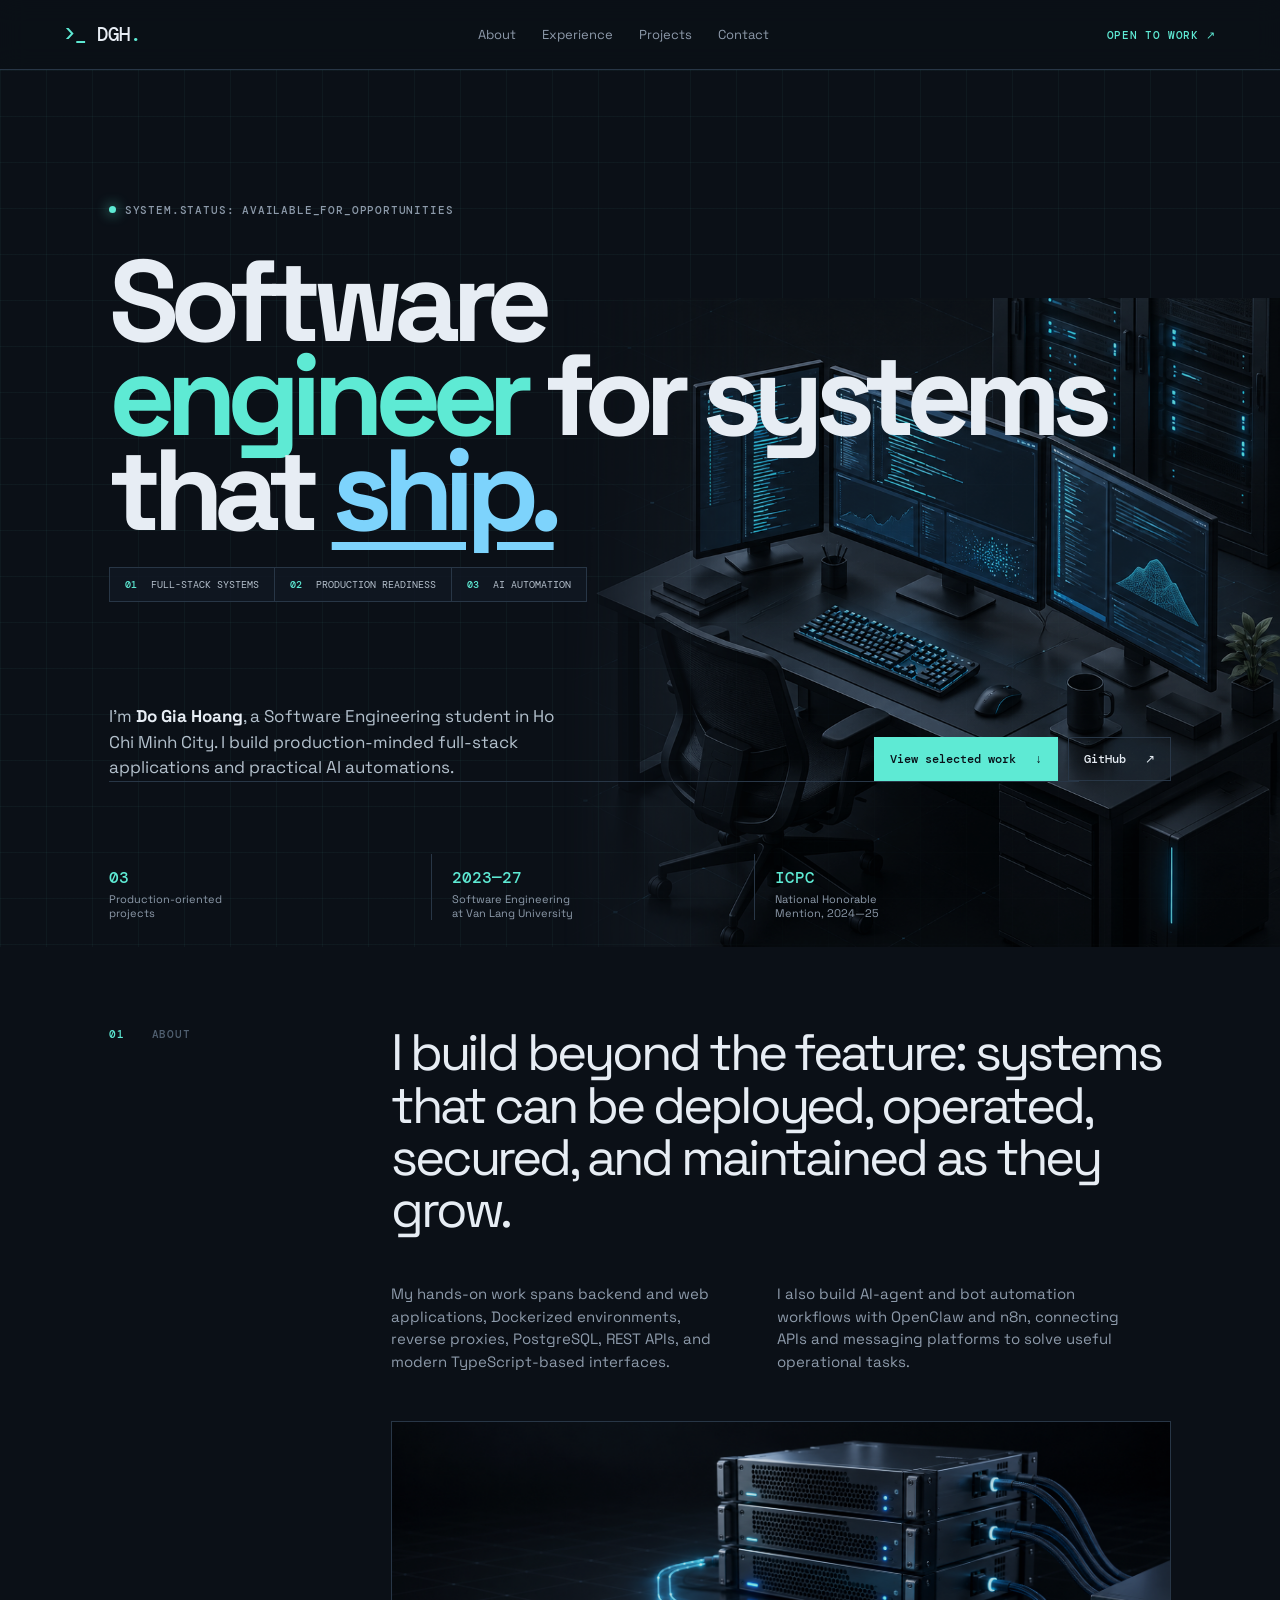
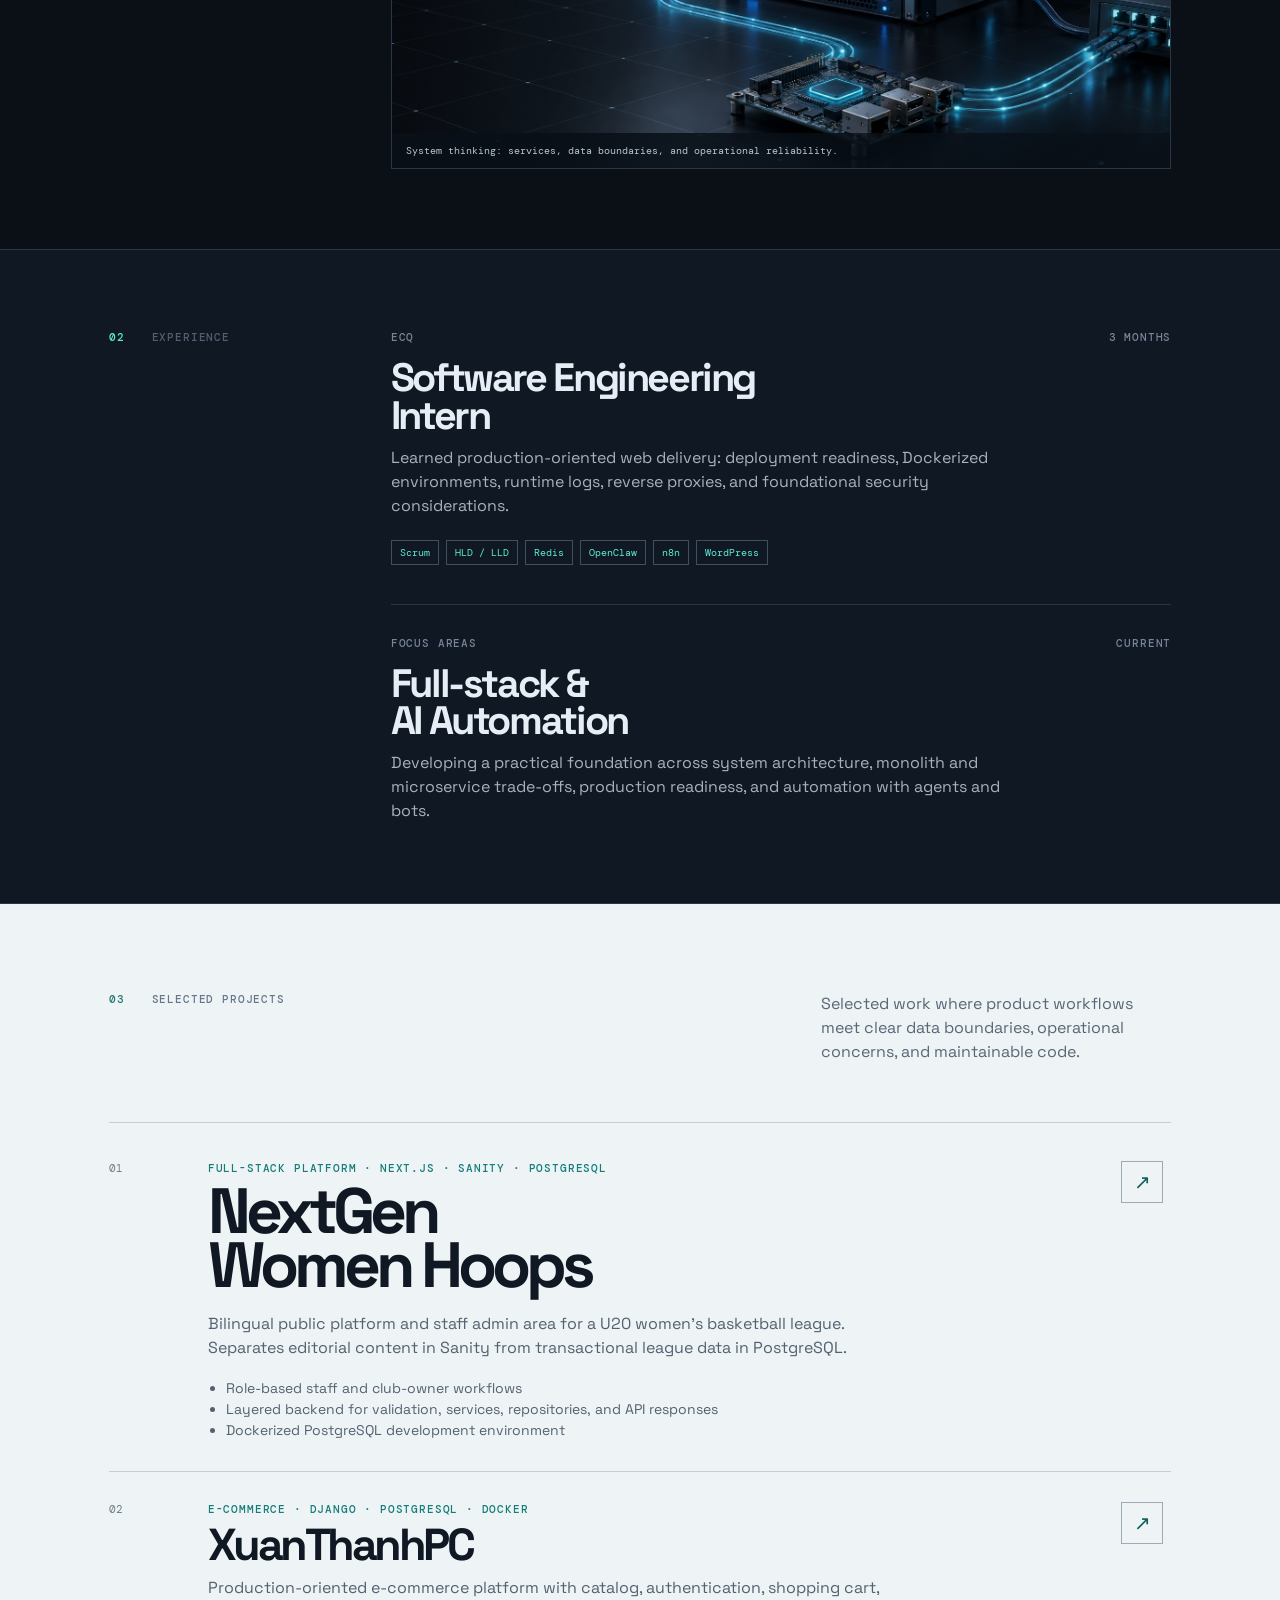
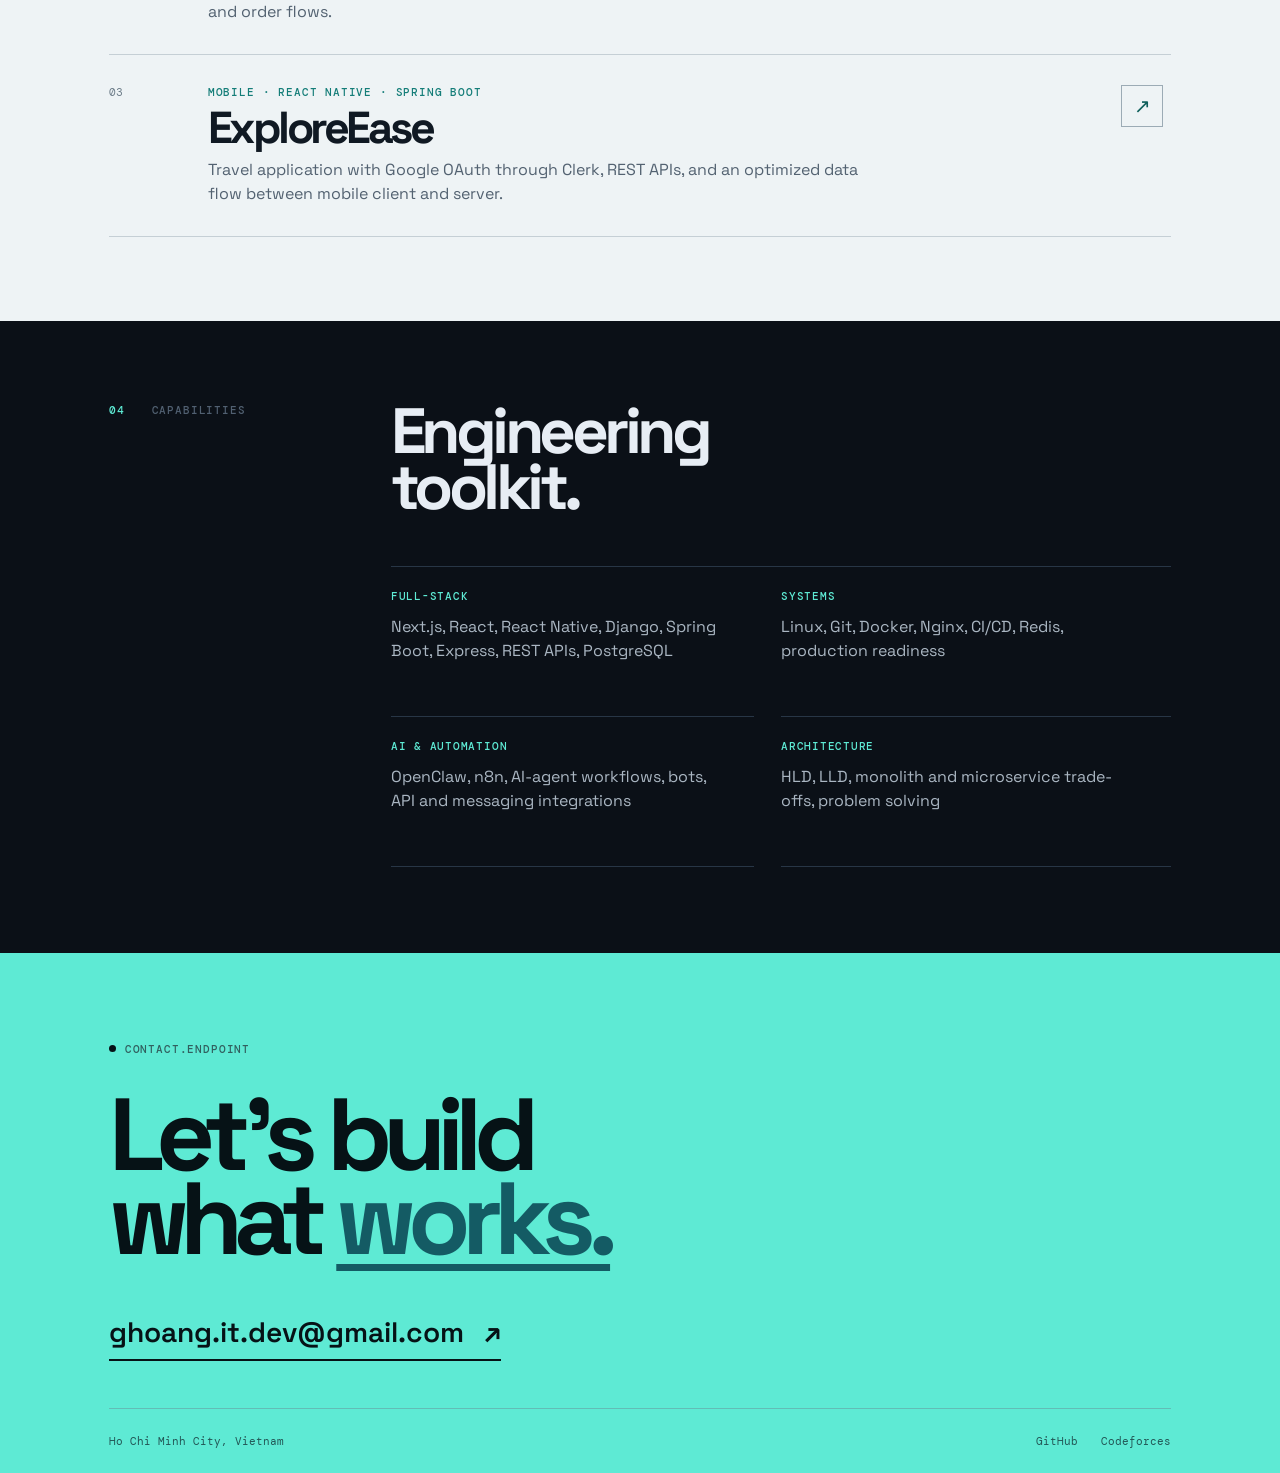
==== commit 1d1d27bb: "feat: add engineering visuals" ====
--- a/index.html
+++ b/index.html
@@ -26,6 +26,9 @@
       <section class="hero" aria-labelledby="hero-title">
         <p class="eyebrow"><span></span> system.status: available_for_opportunities</p>
         <h1 id="hero-title">Software<br /><span>engineer</span> for systems<br />that <em>ship.</em></h1>
+        <figure class="hero-visual" aria-label="Engineering workstation illustration">
+          <img src="assets/engineering-workstation.png" alt="Dark engineering workstation with multiple monitors and server equipment" />
+        </figure>
         <div class="system-strip" aria-label="Engineering focus">
           <span><b>01</b> FULL-STACK SYSTEMS</span>
           <span><b>02</b> PRODUCTION READINESS</span>
@@ -64,6 +67,10 @@
               platforms to solve useful operational tasks.
             </p>
           </div>
+          <figure class="infrastructure-visual">
+            <img src="assets/systems-infrastructure.png" alt="Server stack and circuit board connected by network cables" />
+            <figcaption>System thinking: services, data boundaries, and operational reliability.</figcaption>
+          </figure>
         </div>
       </section>
 
--- a/styles.css
+++ b/styles.css
@@ -7,12 +7,14 @@
 a { color:inherit; text-decoration:none; }
 .site-header { height:70px; display:flex; align-items:center; justify-content:space-between; padding:0 clamp(22px,5vw,80px); background:rgba(11,16,23,.94); border-bottom:1px solid var(--line); position:sticky; top:0; z-index:2; backdrop-filter:blur(12px); font-size:13px; }
 .brand { font:500 19px 'DM Mono',monospace; color:var(--ink); }.brand-mark,.brand > span:last-child { color:var(--cyan); }.site-header nav { display:flex; gap:26px; color:var(--muted); }.site-header nav a:hover { color:var(--cyan); }.header-contact { font:500 11px 'DM Mono',monospace; color:var(--cyan); text-transform:uppercase; letter-spacing:.06em; }
-.hero,.section-shell { padding-left:clamp(22px,8.5vw,140px); padding-right:clamp(22px,8.5vw,140px); }.hero { min-height:calc(100vh - 70px); padding-top:clamp(66px,9.5vw,140px); padding-bottom:27px; display:flex; flex-direction:column; background-image:linear-gradient(rgba(94,234,212,.045) 1px,transparent 1px),linear-gradient(90deg,rgba(94,234,212,.045) 1px,transparent 1px); background-size:46px 46px; }
+.hero,.section-shell { padding-left:clamp(22px,8.5vw,140px); padding-right:clamp(22px,8.5vw,140px); }.hero { min-height:calc(100vh - 70px); padding-top:clamp(66px,9.5vw,140px); padding-bottom:27px; display:flex; flex-direction:column; position:relative; overflow:hidden; background-image:linear-gradient(rgba(94,234,212,.045) 1px,transparent 1px),linear-gradient(90deg,rgba(94,234,212,.045) 1px,transparent 1px); background-size:46px 46px; }.hero > :not(.hero-visual) { position:relative; z-index:1; }
 .eyebrow,.section-label,.project-type,.timeline-meta { font:500 11px 'DM Mono',monospace; letter-spacing:.075em; text-transform:uppercase; }.eyebrow { color:var(--muted); display:flex; align-items:center; gap:9px; }.eyebrow span { width:7px; height:7px; border-radius:50%; background:var(--cyan); box-shadow:0 0 13px var(--cyan); }.hero h1 { margin:27px 0 29px; max-width:1070px; font-size:clamp(56px,9vw,138px); letter-spacing:-.08em; line-height:.82; font-weight:700; }.hero h1 > span { color:var(--cyan); }.hero h1 em,.contact h2 em { font-style:normal; color:var(--blue); text-decoration:underline; text-decoration-thickness:.07em; text-underline-offset:.1em; }.system-strip { display:flex; align-items:center; gap:0; width:max-content; max-width:100%; overflow:auto; border:1px solid var(--line); background:rgba(16,24,35,.82); font:400 10px 'DM Mono',monospace; color:#b5c0cc; }.system-strip span { padding:10px 15px; white-space:nowrap; border-right:1px solid var(--line); }.system-strip span:last-child { border:0; }.system-strip b { color:var(--cyan); margin-right:8px; font-weight:500; }
 .hero-bottom { display:flex; align-items:end; justify-content:space-between; gap:40px; max-width:1130px; margin-top:clamp(45px,8vw,110px); }.hero-bottom p { max-width:450px; margin:0; color:#b3c0cc; font-size:17px; }.hero-bottom p strong { color:var(--ink); }.hero-actions { display:flex; gap:10px; }.button { padding:13px 15px; border:1px solid var(--line); font:500 12px 'DM Mono',monospace; transition:.2s; white-space:nowrap; }.button-primary { background:var(--cyan); color:#081018; border-color:var(--cyan); }.button-primary:hover { background:var(--blue); border-color:var(--blue); }.button-quiet:hover { color:var(--cyan); border-color:var(--cyan); }.button span { margin-left:12px; }.hero-stats { margin-top:auto; padding-top:72px; display:grid; grid-template-columns:repeat(3,minmax(0,1fr)); max-width:970px; border-top:1px solid var(--line); }.hero-stats div { padding:13px 20px 0 0; border-right:1px solid var(--line); }.hero-stats div + div { padding-left:20px; }.hero-stats div:last-child { border:0; }.hero-stats b { display:block; color:var(--cyan); font:500 16px 'DM Mono',monospace; }.hero-stats span { display:block; margin-top:5px; color:var(--muted); font-size:11px; line-height:1.25; }
-.split-section { display:grid; grid-template-columns:minmax(150px,.31fr) 1fr; gap:40px; padding-top:80px; padding-bottom:80px; }.section-label { color:#516071; }.section-label span { color:var(--cyan); display:inline-block; min-width:35px; }.about-content,.timeline { max-width:910px; }.large-copy { margin:0 0 47px; max-width:1000px; font-size:clamp(30px,4vw,58px); letter-spacing:-.06em; line-height:1.02; }.two-column-copy { max-width:730px; display:grid; grid-template-columns:1fr 1fr; gap:42px; color:var(--muted); font-size:15px; }.two-column-copy p { margin:0; }
+.hero-visual { position:absolute; right:0; bottom:0; width:min(56vw,940px); height:74%; margin:0; mask-image:linear-gradient(90deg,transparent 0%,black 28%,black 100%); -webkit-mask-image:linear-gradient(90deg,transparent 0%,black 28%,black 100%); opacity:.82; pointer-events:none; }.hero-visual img { width:100%; height:100%; display:block; object-fit:cover; object-position:right center; }
+.hero-bottom { display:flex; align-items:end; justify-content:space-between; gap:40px; max-width:1130px; margin-top:clamp(45px,8vw,110px); }.hero-bottom p { max-width:450px; margin:0; color:#b3c0cc; font-size:17px; }.hero-bottom p strong { color:var(--ink); }.hero-actions { display:flex; gap:10px; }.button { padding:13px 15px; border:1px solid var(--line); font:500 12px 'DM Mono',monospace; transition:.2s; white-space:nowrap; }.button-primary { background:var(--cyan); color:#081018; border-color:var(--cyan); }.button-primary:hover { background:var(--blue); border-color:var(--blue); }.button-quiet:hover { color:var(--cyan); border-color:var(--cyan); }.button span { margin-left:12px; }.hero-stats { margin-top:auto; padding-top:72px; display:grid; grid-template-columns:repeat(3,minmax(0,1fr)); max-width:970px; border-top:1px solid var(--line); }.hero-stats div { padding:13px 20px 0 0; border-right:1px solid var(--line); }.hero-stats div + div { padding-left:20px; }.hero-stats div:last-child { border:0; }.hero-stats b { display:block; color:var(--cyan); font:500 16px 'DM Mono',monospace; }.hero-stats span { display:block; margin-top:5px; color:var(--muted); font-size:11px; line-height:1.25; }
+.split-section { display:grid; grid-template-columns:minmax(150px,.31fr) 1fr; gap:40px; padding-top:80px; padding-bottom:80px; }.section-label { color:#516071; }.section-label span { color:var(--cyan); display:inline-block; min-width:35px; }.about-content,.timeline { max-width:910px; }.large-copy { margin:0 0 47px; max-width:1000px; font-size:clamp(30px,4vw,58px); letter-spacing:-.06em; line-height:1.02; }.two-column-copy { max-width:730px; display:grid; grid-template-columns:1fr 1fr; gap:42px; color:var(--muted); font-size:15px; }.two-column-copy p { margin:0; }.infrastructure-visual { position:relative; margin:48px 0 0; max-width:810px; overflow:hidden; border:1px solid var(--line); background:#0b1017; }.infrastructure-visual img { display:block; width:100%; aspect-ratio:2.25/1; object-fit:cover; object-position:center; opacity:.9; }.infrastructure-visual figcaption { position:absolute; left:0; right:0; bottom:0; margin:0; padding:11px 14px; background:linear-gradient(90deg,rgba(8,15,23,.96),rgba(8,15,23,.7)); color:#b7c5d0; font:10px 'DM Mono',monospace; }
 .experience-section { background:var(--surface); border-top:1px solid var(--line); border-bottom:1px solid var(--line); }.timeline-item { padding:0 0 39px; border-bottom:1px solid var(--line); }.timeline-item-secondary { padding-top:31px; padding-bottom:0; border:0; }.timeline-meta { display:flex; justify-content:space-between; color:#768597; }.timeline-item h2 { margin:15px 0 12px; font-size:clamp(29px,3.1vw,45px); letter-spacing:-.06em; line-height:.94; }.timeline-item p { max-width:650px; margin:0; color:#a7b3bf; }.tag-list { list-style:none; display:flex; flex-wrap:wrap; gap:7px; padding:0; margin:22px 0 0; }.tag-list li { padding:5px 8px; border:1px solid #3d5062; color:var(--cyan); font:10px 'DM Mono',monospace; }
 .projects { padding-top:88px; padding-bottom:84px; background:var(--paper); color:#101923; }.projects-top { display:flex; justify-content:space-between; gap:40px; margin-bottom:58px; }.projects .section-label { color:#66778a; }.projects .section-label span { color:#247a76; }.projects-top > p { max-width:350px; margin:0; color:#586777; }.project-list { border-top:1px solid #c5cfd5; }.project { display:grid; grid-template-columns:76px 1fr 50px; gap:23px; position:relative; padding:30px 0; border-bottom:1px solid #c5cfd5; }.project-featured { padding-top:38px; }.project-number { color:#6d7d89; font:11px 'DM Mono',monospace; }.project-type { margin:0 0 10px; color:#147d78; }.project h2 { margin:0 0 19px; font-size:clamp(36px,5vw,70px); letter-spacing:-.078em; line-height:.84; }.project:not(.project-featured) h2 { margin-bottom:12px; font-size:clamp(29px,3.5vw,48px); }.project-summary { max-width:685px; margin:0; color:#536271; font-size:16px; }.project-points { margin:18px 0 0; padding-left:18px; color:#536271; font-size:14px; }.project-link { width:42px; height:42px; display:grid; place-items:center; border:1px solid #9cabb5; color:#0f5f5b; font:20px 'DM Mono',monospace; transition:.2s; }.project-link:hover { background:#0f5f5b; color:white; border-color:#0f5f5b; }
 .skills { display:grid; grid-template-columns:minmax(150px,.31fr) 1fr; gap:40px; padding-top:82px; padding-bottom:86px; }.skills h2 { margin:0 0 50px; font-size:clamp(40px,5vw,72px); letter-spacing:-.07em; line-height:.88; }.skills-grid { display:grid; grid-template-columns:1fr 1fr; border-top:1px solid var(--line); }.skills-grid > div { min-height:150px; padding:22px 27px 27px 0; border-bottom:1px solid var(--line); }.skills-grid > div:nth-child(odd) { margin-right:27px; }.skills h3 { margin:0 0 12px; color:var(--cyan); font:500 11px 'DM Mono',monospace; text-transform:uppercase; letter-spacing:.07em; }.skills p { max-width:350px; margin:0; color:#aab6c2; font-size:16px; }
 .contact { min-height:520px; display:flex; flex-direction:column; padding-top:78px; background:var(--cyan); color:#061216; }.contact .eyebrow { color:#31605f; }.contact .eyebrow span { background:#061216; box-shadow:none; }.contact h2 { margin:26px 0 50px; font-size:clamp(58px,8vw,122px); letter-spacing:-.085em; line-height:.82; }.contact h2 em { color:#145b64; }.email-link { align-self:flex-start; padding-bottom:6px; border-bottom:2px solid #061216; font-size:clamp(18px,2.2vw,31px); font-weight:600; }.email-link span { margin-left:13px; }.contact-footer { margin-top:auto; display:flex; justify-content:space-between; padding:25px 0; border-top:1px solid #62bdb6; color:#235756; font:11px 'DM Mono',monospace; }.contact-footer div { display:flex; gap:23px; }.contact-footer a:hover { color:#061216; }
-@media (max-width:720px) { .site-header { height:64px; }.site-header nav,.header-contact { display:none; }.hero { min-height:calc(100vh - 64px); }.hero h1 { font-size:clamp(53px,15vw,84px); margin-top:23px; }.system-strip { width:100%; }.system-strip span { padding:9px 10px; font-size:9px; }.system-strip span:nth-child(2) { display:none; }.hero-bottom,.projects-top { display:block; }.hero-bottom { margin-top:48px; }.hero-actions { flex-wrap:wrap; margin-top:26px; }.hero-stats { margin-top:auto; padding-top:54px; }.hero-stats div { padding-right:10px; }.hero-stats div + div { padding-left:10px; }.split-section,.skills { grid-template-columns:1fr; gap:30px; padding-top:58px; padding-bottom:58px; }.two-column-copy,.skills-grid { grid-template-columns:1fr; gap:22px; }.projects { padding-top:58px; padding-bottom:59px; }.projects-top > p { margin-top:24px; }.project { grid-template-columns:30px 1fr; }.project-body { grid-column:1/-1; }.project-link { grid-column:2; grid-row:1; justify-self:end; }.project:not(.project-featured) h2 { font-size:36px; }.skills-grid > div:nth-child(odd) { margin-right:0; }.contact { min-height:460px; padding-top:61px; }.contact-footer { display:block; }.contact-footer div { margin-top:14px; } }
+@media (max-width:720px) { .site-header { height:64px; }.site-header nav,.header-contact { display:none; }.hero { min-height:calc(100vh - 64px); }.hero h1 { font-size:clamp(53px,15vw,84px); margin-top:23px; }.hero-visual { width:100%; height:42%; opacity:.45; mask-image:linear-gradient(90deg,transparent 0%,black 35%,black 100%); -webkit-mask-image:linear-gradient(90deg,transparent 0%,black 35%,black 100%); }.system-strip { width:100%; }.system-strip span { padding:9px 10px; font-size:9px; }.system-strip span:nth-child(2) { display:none; }.hero-bottom,.projects-top { display:block; }.hero-bottom { margin-top:48px; }.hero-actions { flex-wrap:wrap; margin-top:26px; }.hero-stats { margin-top:auto; padding-top:54px; }.hero-stats div { padding-right:10px; }.hero-stats div + div { padding-left:10px; }.split-section,.skills { grid-template-columns:1fr; gap:30px; padding-top:58px; padding-bottom:58px; }.two-column-copy,.skills-grid { grid-template-columns:1fr; gap:22px; }.infrastructure-visual { margin-top:35px; }.projects { padding-top:58px; padding-bottom:59px; }.projects-top > p { margin-top:24px; }.project { grid-template-columns:30px 1fr; }.project-body { grid-column:1/-1; }.project-link { grid-column:2; grid-row:1; justify-self:end; }.project:not(.project-featured) h2 { font-size:36px; }.skills-grid > div:nth-child(odd) { margin-right:0; }.contact { min-height:460px; padding-top:61px; }.contact-footer { display:block; }.contact-footer div { margin-top:14px; } }
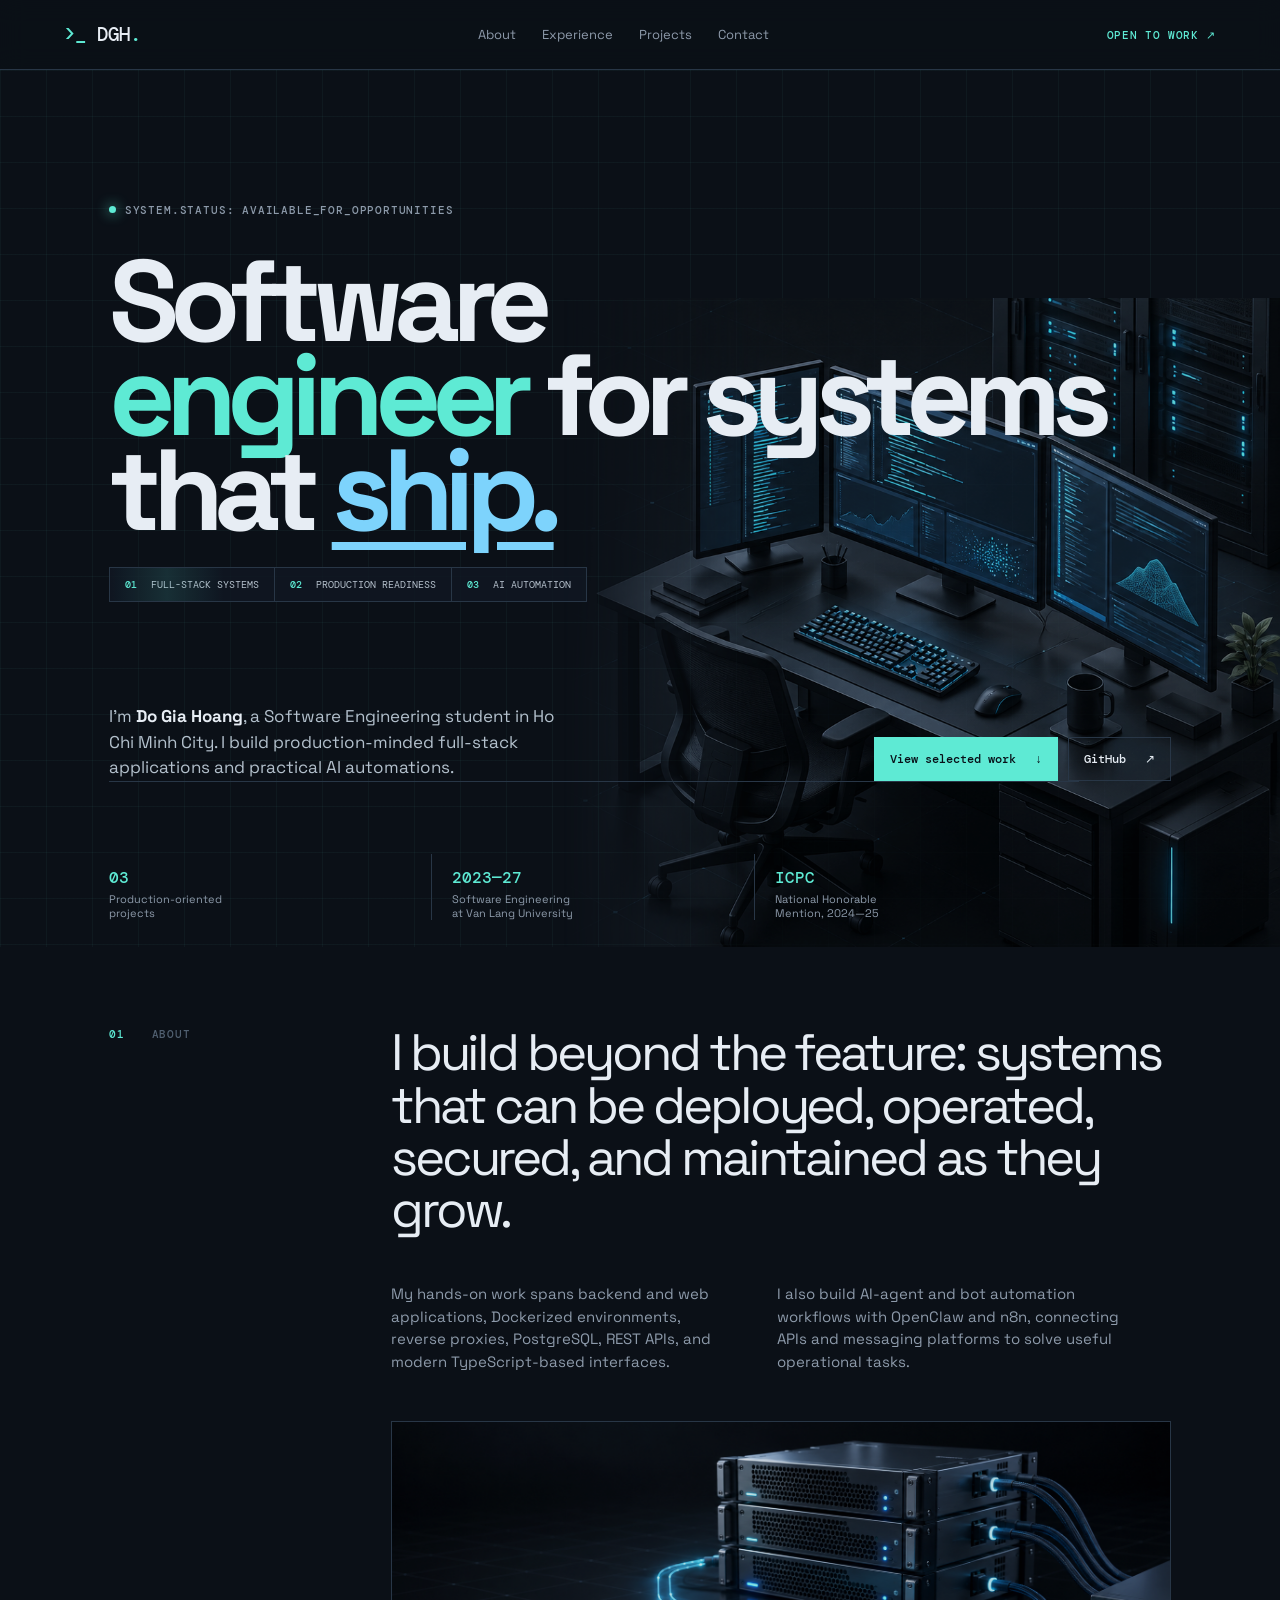
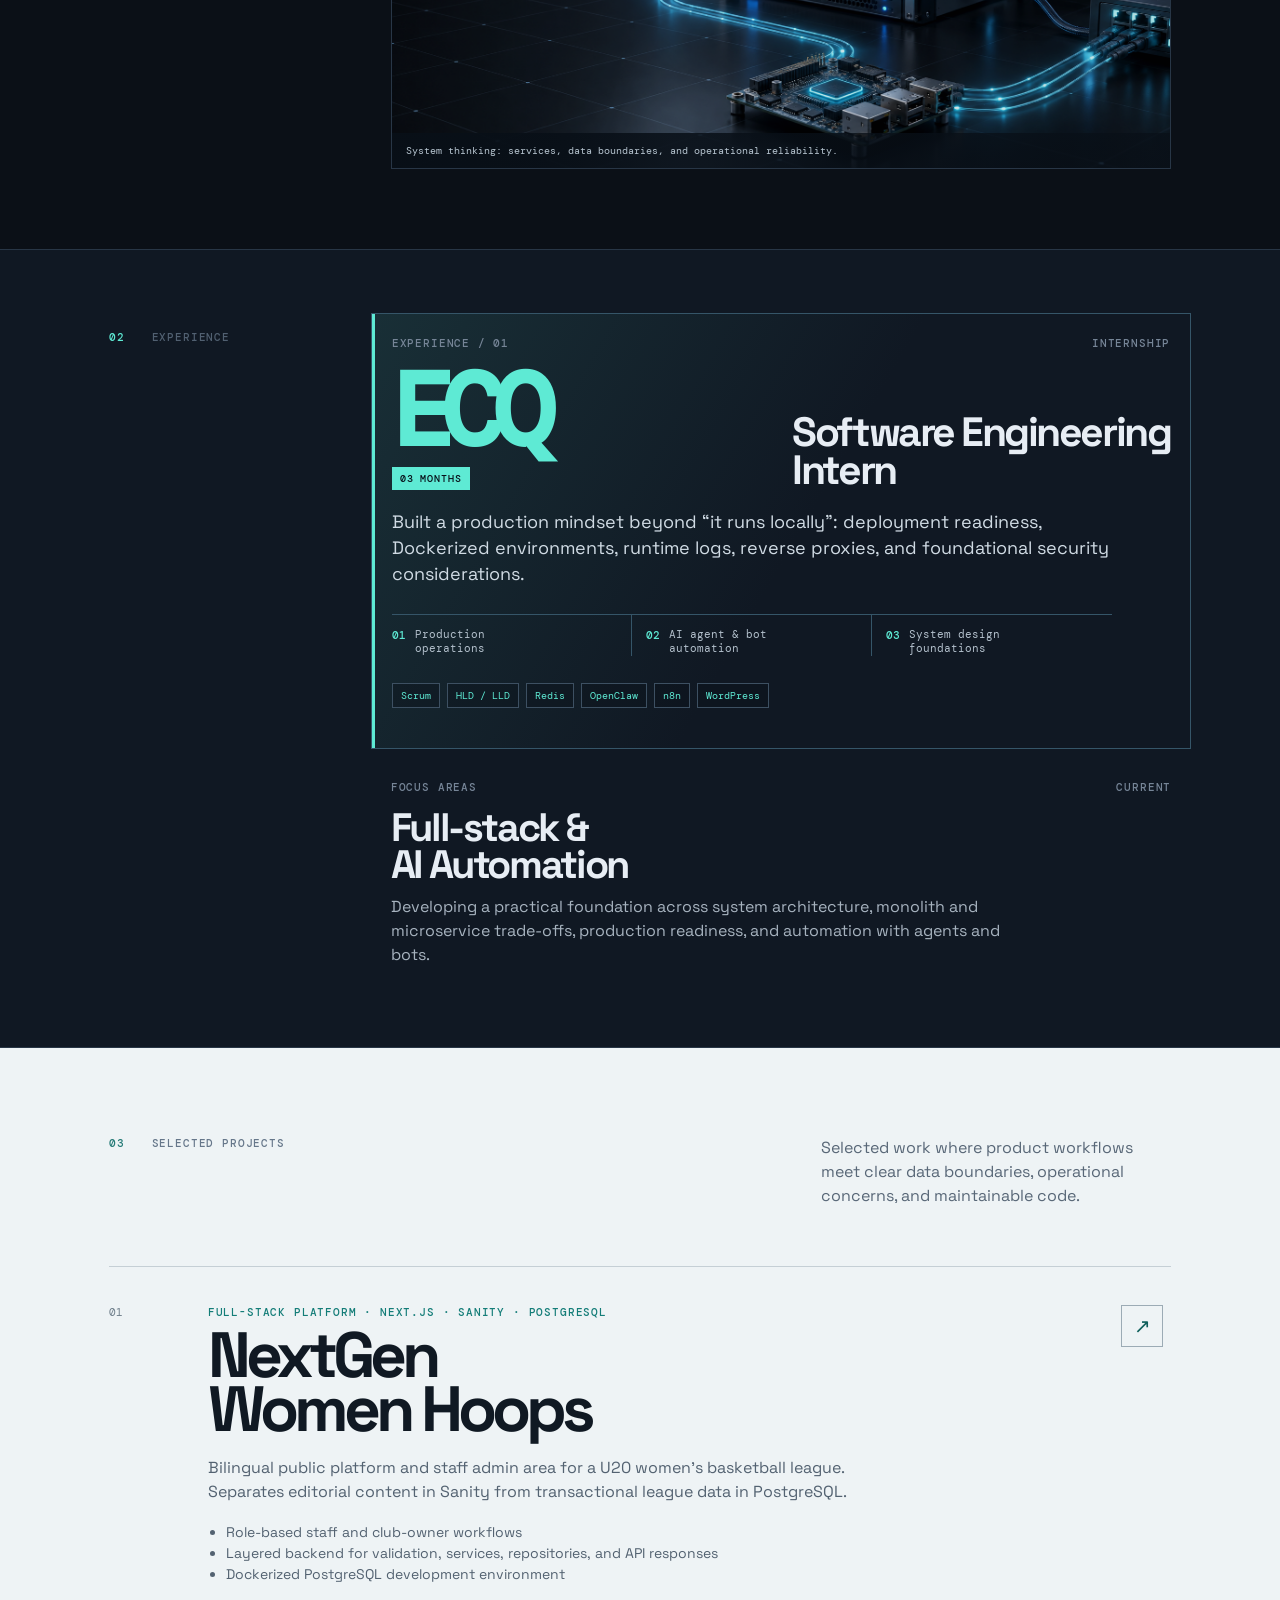
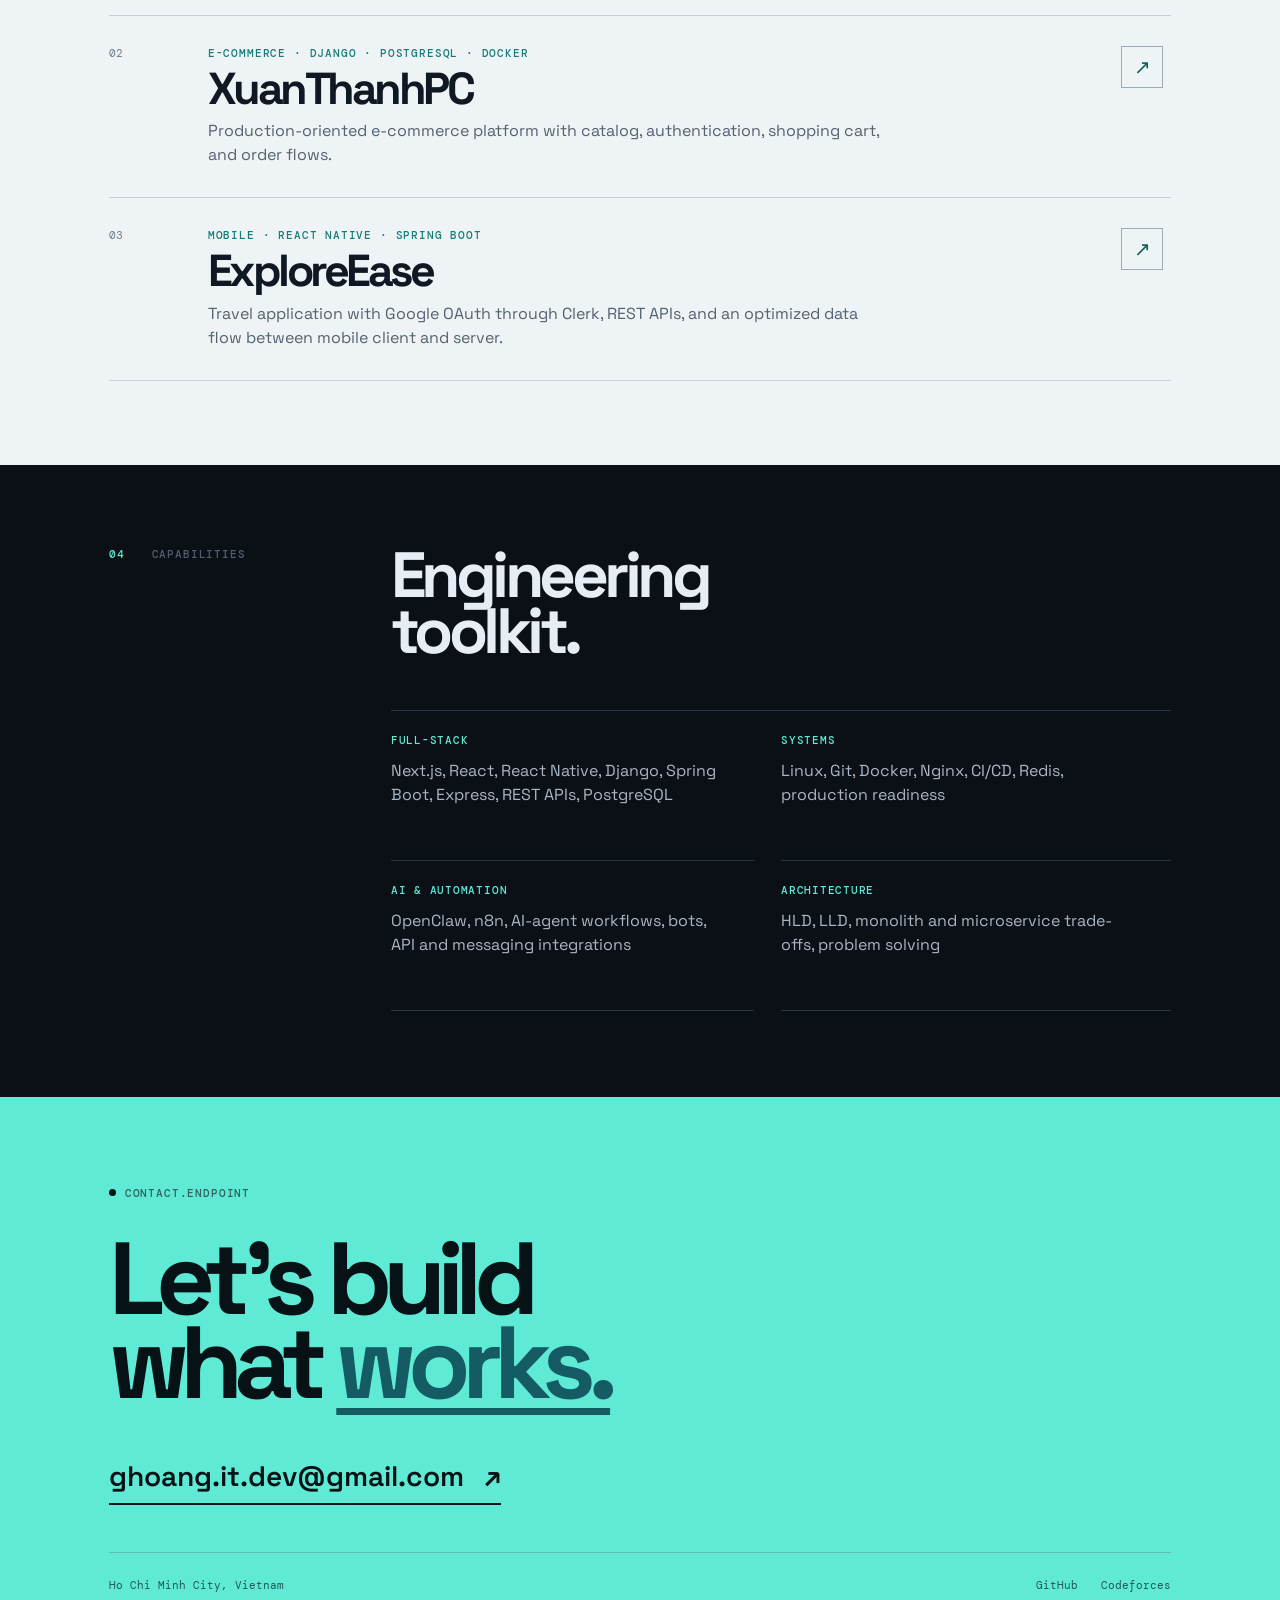
==== commit ebad1887: "feat: emphasize ECQ internship experience" ====
--- a/index.html
+++ b/index.html
@@ -77,13 +77,21 @@
       <section id="experience" class="split-section section-shell experience-section">
         <div class="section-label"><span>02</span> Experience</div>
         <div class="timeline">
-          <article class="timeline-item">
-            <div class="timeline-meta"><span>ECQ</span><span>3 months</span></div>
-            <h2>Software Engineering<br />Intern</h2>
-            <p>
-              Learned production-oriented web delivery: deployment readiness, Dockerized environments, runtime logs,
-              reverse proxies, and foundational security considerations.
+          <article class="timeline-item ecq-experience">
+            <div class="timeline-meta"><span>Experience / 01</span><span>Internship</span></div>
+            <div class="ecq-heading">
+              <div><span class="ecq-company">ECQ</span><span class="ecq-duration">03 MONTHS</span></div>
+              <h2>Software Engineering<br />Intern</h2>
+            </div>
+            <p class="ecq-summary">
+              Built a production mindset beyond “it runs locally”: deployment readiness, Dockerized environments,
+              runtime logs, reverse proxies, and foundational security considerations.
             </p>
+            <div class="ecq-evidence" aria-label="Internship learning outcomes">
+              <div><b>01</b><span>Production<br />operations</span></div>
+              <div><b>02</b><span>AI agent &amp; bot<br />automation</span></div>
+              <div><b>03</b><span>System design<br />foundations</span></div>
+            </div>
             <ul class="tag-list" aria-label="Internship topics">
               <li>Scrum</li><li>HLD / LLD</li><li>Redis</li><li>OpenClaw</li><li>n8n</li><li>WordPress</li>
             </ul>
--- a/styles.css
+++ b/styles.css
@@ -14,7 +14,22 @@
 .hero-bottom { display:flex; align-items:end; justify-content:space-between; gap:40px; max-width:1130px; margin-top:clamp(45px,8vw,110px); }.hero-bottom p { max-width:450px; margin:0; color:#b3c0cc; font-size:17px; }.hero-bottom p strong { color:var(--ink); }.hero-actions { display:flex; gap:10px; }.button { padding:13px 15px; border:1px solid var(--line); font:500 12px 'DM Mono',monospace; transition:.2s; white-space:nowrap; }.button-primary { background:var(--cyan); color:#081018; border-color:var(--cyan); }.button-primary:hover { background:var(--blue); border-color:var(--blue); }.button-quiet:hover { color:var(--cyan); border-color:var(--cyan); }.button span { margin-left:12px; }.hero-stats { margin-top:auto; padding-top:72px; display:grid; grid-template-columns:repeat(3,minmax(0,1fr)); max-width:970px; border-top:1px solid var(--line); }.hero-stats div { padding:13px 20px 0 0; border-right:1px solid var(--line); }.hero-stats div + div { padding-left:20px; }.hero-stats div:last-child { border:0; }.hero-stats b { display:block; color:var(--cyan); font:500 16px 'DM Mono',monospace; }.hero-stats span { display:block; margin-top:5px; color:var(--muted); font-size:11px; line-height:1.25; }
 .split-section { display:grid; grid-template-columns:minmax(150px,.31fr) 1fr; gap:40px; padding-top:80px; padding-bottom:80px; }.section-label { color:#516071; }.section-label span { color:var(--cyan); display:inline-block; min-width:35px; }.about-content,.timeline { max-width:910px; }.large-copy { margin:0 0 47px; max-width:1000px; font-size:clamp(30px,4vw,58px); letter-spacing:-.06em; line-height:1.02; }.two-column-copy { max-width:730px; display:grid; grid-template-columns:1fr 1fr; gap:42px; color:var(--muted); font-size:15px; }.two-column-copy p { margin:0; }.infrastructure-visual { position:relative; margin:48px 0 0; max-width:810px; overflow:hidden; border:1px solid var(--line); background:#0b1017; }.infrastructure-visual img { display:block; width:100%; aspect-ratio:2.25/1; object-fit:cover; object-position:center; opacity:.9; }.infrastructure-visual figcaption { position:absolute; left:0; right:0; bottom:0; margin:0; padding:11px 14px; background:linear-gradient(90deg,rgba(8,15,23,.96),rgba(8,15,23,.7)); color:#b7c5d0; font:10px 'DM Mono',monospace; }
 .experience-section { background:var(--surface); border-top:1px solid var(--line); border-bottom:1px solid var(--line); }.timeline-item { padding:0 0 39px; border-bottom:1px solid var(--line); }.timeline-item-secondary { padding-top:31px; padding-bottom:0; border:0; }.timeline-meta { display:flex; justify-content:space-between; color:#768597; }.timeline-item h2 { margin:15px 0 12px; font-size:clamp(29px,3.1vw,45px); letter-spacing:-.06em; line-height:.94; }.timeline-item p { max-width:650px; margin:0; color:#a7b3bf; }.tag-list { list-style:none; display:flex; flex-wrap:wrap; gap:7px; padding:0; margin:22px 0 0; }.tag-list li { padding:5px 8px; border:1px solid #3d5062; color:var(--cyan); font:10px 'DM Mono',monospace; }
+.ecq-experience { position:relative; margin:-17px -20px 0; padding:22px 20px 40px; border:1px solid #355568; background:linear-gradient(120deg,rgba(94,234,212,.11),rgba(16,24,35,.3) 52%); box-shadow:inset 3px 0 var(--cyan); }.ecq-heading { display:flex; align-items:flex-end; justify-content:space-between; gap:24px; margin:25px 0 19px; }.ecq-company { display:block; color:var(--cyan); font:600 clamp(54px,8vw,112px) 'DM Mono',monospace; line-height:.72; letter-spacing:-.1em; }.ecq-duration { display:inline-block; margin-top:18px; padding:5px 8px; background:var(--cyan); color:#071019; font:500 10px 'DM Mono',monospace; letter-spacing:.09em; }.ecq-heading h2 { margin:0; min-width:260px; font-size:clamp(30px,3.2vw,47px); }.ecq-summary { max-width:720px !important; color:#d0dbe4 !important; font-size:18px; line-height:1.45; }.ecq-evidence { display:grid; grid-template-columns:repeat(3,minmax(0,1fr)); max-width:720px; margin-top:27px; border-top:1px solid #355568; }.ecq-evidence div { display:flex; gap:9px; padding:13px 14px 0 0; border-right:1px solid #355568; }.ecq-evidence div + div { padding-left:14px; }.ecq-evidence div:last-child { border:0; }.ecq-evidence b { color:var(--cyan); font:500 11px 'DM Mono',monospace; }.ecq-evidence span { color:#b3c0cc; font:11px 'DM Mono',monospace; line-height:1.25; }.ecq-experience .tag-list { margin-top:27px; }.ecq-experience .tag-list li { background:rgba(11,16,23,.35); }
 .projects { padding-top:88px; padding-bottom:84px; background:var(--paper); color:#101923; }.projects-top { display:flex; justify-content:space-between; gap:40px; margin-bottom:58px; }.projects .section-label { color:#66778a; }.projects .section-label span { color:#247a76; }.projects-top > p { max-width:350px; margin:0; color:#586777; }.project-list { border-top:1px solid #c5cfd5; }.project { display:grid; grid-template-columns:76px 1fr 50px; gap:23px; position:relative; padding:30px 0; border-bottom:1px solid #c5cfd5; }.project-featured { padding-top:38px; }.project-number { color:#6d7d89; font:11px 'DM Mono',monospace; }.project-type { margin:0 0 10px; color:#147d78; }.project h2 { margin:0 0 19px; font-size:clamp(36px,5vw,70px); letter-spacing:-.078em; line-height:.84; }.project:not(.project-featured) h2 { margin-bottom:12px; font-size:clamp(29px,3.5vw,48px); }.project-summary { max-width:685px; margin:0; color:#536271; font-size:16px; }.project-points { margin:18px 0 0; padding-left:18px; color:#536271; font-size:14px; }.project-link { width:42px; height:42px; display:grid; place-items:center; border:1px solid #9cabb5; color:#0f5f5b; font:20px 'DM Mono',monospace; transition:.2s; }.project-link:hover { background:#0f5f5b; color:white; border-color:#0f5f5b; }
 .skills { display:grid; grid-template-columns:minmax(150px,.31fr) 1fr; gap:40px; padding-top:82px; padding-bottom:86px; }.skills h2 { margin:0 0 50px; font-size:clamp(40px,5vw,72px); letter-spacing:-.07em; line-height:.88; }.skills-grid { display:grid; grid-template-columns:1fr 1fr; border-top:1px solid var(--line); }.skills-grid > div { min-height:150px; padding:22px 27px 27px 0; border-bottom:1px solid var(--line); }.skills-grid > div:nth-child(odd) { margin-right:27px; }.skills h3 { margin:0 0 12px; color:var(--cyan); font:500 11px 'DM Mono',monospace; text-transform:uppercase; letter-spacing:.07em; }.skills p { max-width:350px; margin:0; color:#aab6c2; font-size:16px; }
 .contact { min-height:520px; display:flex; flex-direction:column; padding-top:78px; background:var(--cyan); color:#061216; }.contact .eyebrow { color:#31605f; }.contact .eyebrow span { background:#061216; box-shadow:none; }.contact h2 { margin:26px 0 50px; font-size:clamp(58px,8vw,122px); letter-spacing:-.085em; line-height:.82; }.contact h2 em { color:#145b64; }.email-link { align-self:flex-start; padding-bottom:6px; border-bottom:2px solid #061216; font-size:clamp(18px,2.2vw,31px); font-weight:600; }.email-link span { margin-left:13px; }.contact-footer { margin-top:auto; display:flex; justify-content:space-between; padding:25px 0; border-top:1px solid #62bdb6; color:#235756; font:11px 'DM Mono',monospace; }.contact-footer div { display:flex; gap:23px; }.contact-footer a:hover { color:#061216; }
 @media (max-width:720px) { .site-header { height:64px; }.site-header nav,.header-contact { display:none; }.hero { min-height:calc(100vh - 64px); }.hero h1 { font-size:clamp(53px,15vw,84px); margin-top:23px; }.hero-visual { width:100%; height:42%; opacity:.45; mask-image:linear-gradient(90deg,transparent 0%,black 35%,black 100%); -webkit-mask-image:linear-gradient(90deg,transparent 0%,black 35%,black 100%); }.system-strip { width:100%; }.system-strip span { padding:9px 10px; font-size:9px; }.system-strip span:nth-child(2) { display:none; }.hero-bottom,.projects-top { display:block; }.hero-bottom { margin-top:48px; }.hero-actions { flex-wrap:wrap; margin-top:26px; }.hero-stats { margin-top:auto; padding-top:54px; }.hero-stats div { padding-right:10px; }.hero-stats div + div { padding-left:10px; }.split-section,.skills { grid-template-columns:1fr; gap:30px; padding-top:58px; padding-bottom:58px; }.two-column-copy,.skills-grid { grid-template-columns:1fr; gap:22px; }.infrastructure-visual { margin-top:35px; }.projects { padding-top:58px; padding-bottom:59px; }.projects-top > p { margin-top:24px; }.project { grid-template-columns:30px 1fr; }.project-body { grid-column:1/-1; }.project-link { grid-column:2; grid-row:1; justify-self:end; }.project:not(.project-featured) h2 { font-size:36px; }.skills-grid > div:nth-child(odd) { margin-right:0; }.contact { min-height:460px; padding-top:61px; }.contact-footer { display:block; }.contact-footer div { margin-top:14px; } }
+@media (max-width:720px) { .ecq-experience { margin:0 -6px; padding:18px 16px 33px; }.ecq-heading { display:block; }.ecq-heading h2 { margin-top:25px; }.ecq-evidence { grid-template-columns:1fr; }.ecq-evidence div { padding:10px 0; border-right:0; border-bottom:1px solid #355568; }.ecq-evidence div + div { padding-left:0; }.ecq-evidence div:last-child { border-bottom:0; } }
+
+/* Motion: restrained status and interface feedback for an engineering portfolio. */
+@keyframes rise-in { from { opacity:0; transform:translateY(20px); } to { opacity:1; transform:translateY(0); } }
+@keyframes workstation-float { 0%,100% { transform:translateY(0) scale(1.01); } 50% { transform:translateY(-10px) scale(1.025); } }
+@keyframes status-pulse { 0%,100% { box-shadow:0 0 0 0 rgba(94,234,212,.45); } 65% { box-shadow:0 0 0 8px rgba(94,234,212,0); } }
+@keyframes scanline { 0% { transform:translateX(-110%); } 100% { transform:translateX(220%); } }
+.hero .eyebrow,.hero h1,.hero .system-strip,.hero .hero-bottom,.hero .hero-stats { animation:rise-in .7s both cubic-bezier(.2,.7,.2,1); }
+.hero h1 { animation-delay:.08s; }.hero .system-strip { animation-delay:.18s; }.hero .hero-bottom { animation-delay:.28s; }.hero .hero-stats { animation-delay:.38s; }
+.hero-visual img { animation:workstation-float 9s ease-in-out infinite; }.eyebrow span { animation:status-pulse 2.4s infinite; }
+.system-strip { position:relative; }.system-strip::after { content:""; position:absolute; top:0; bottom:0; width:24%; background:linear-gradient(90deg,transparent,rgba(94,234,212,.12),transparent); animation:scanline 5s ease-in-out infinite; pointer-events:none; }
+.project { transition:padding-left .24s ease, background-color .24s ease; }.project:hover { padding-left:12px; background:rgba(20,125,120,.045); }.project:hover .project-number,.project:hover .project-type { color:#0a4f4b; }.project-link { transition:transform .2s ease, background-color .2s ease, color .2s ease, border-color .2s ease; }.project:hover .project-link { transform:rotate(45deg); }
+.infrastructure-visual { transition:transform .35s ease, box-shadow .35s ease; }.infrastructure-visual:hover { transform:translateY(-5px); box-shadow:0 18px 44px rgba(0,0,0,.25); }
+@media (prefers-reduced-motion:reduce) { *,*::before,*::after { animation-duration:.01ms !important; animation-iteration-count:1 !important; scroll-behavior:auto !important; transition-duration:.01ms !important; } }
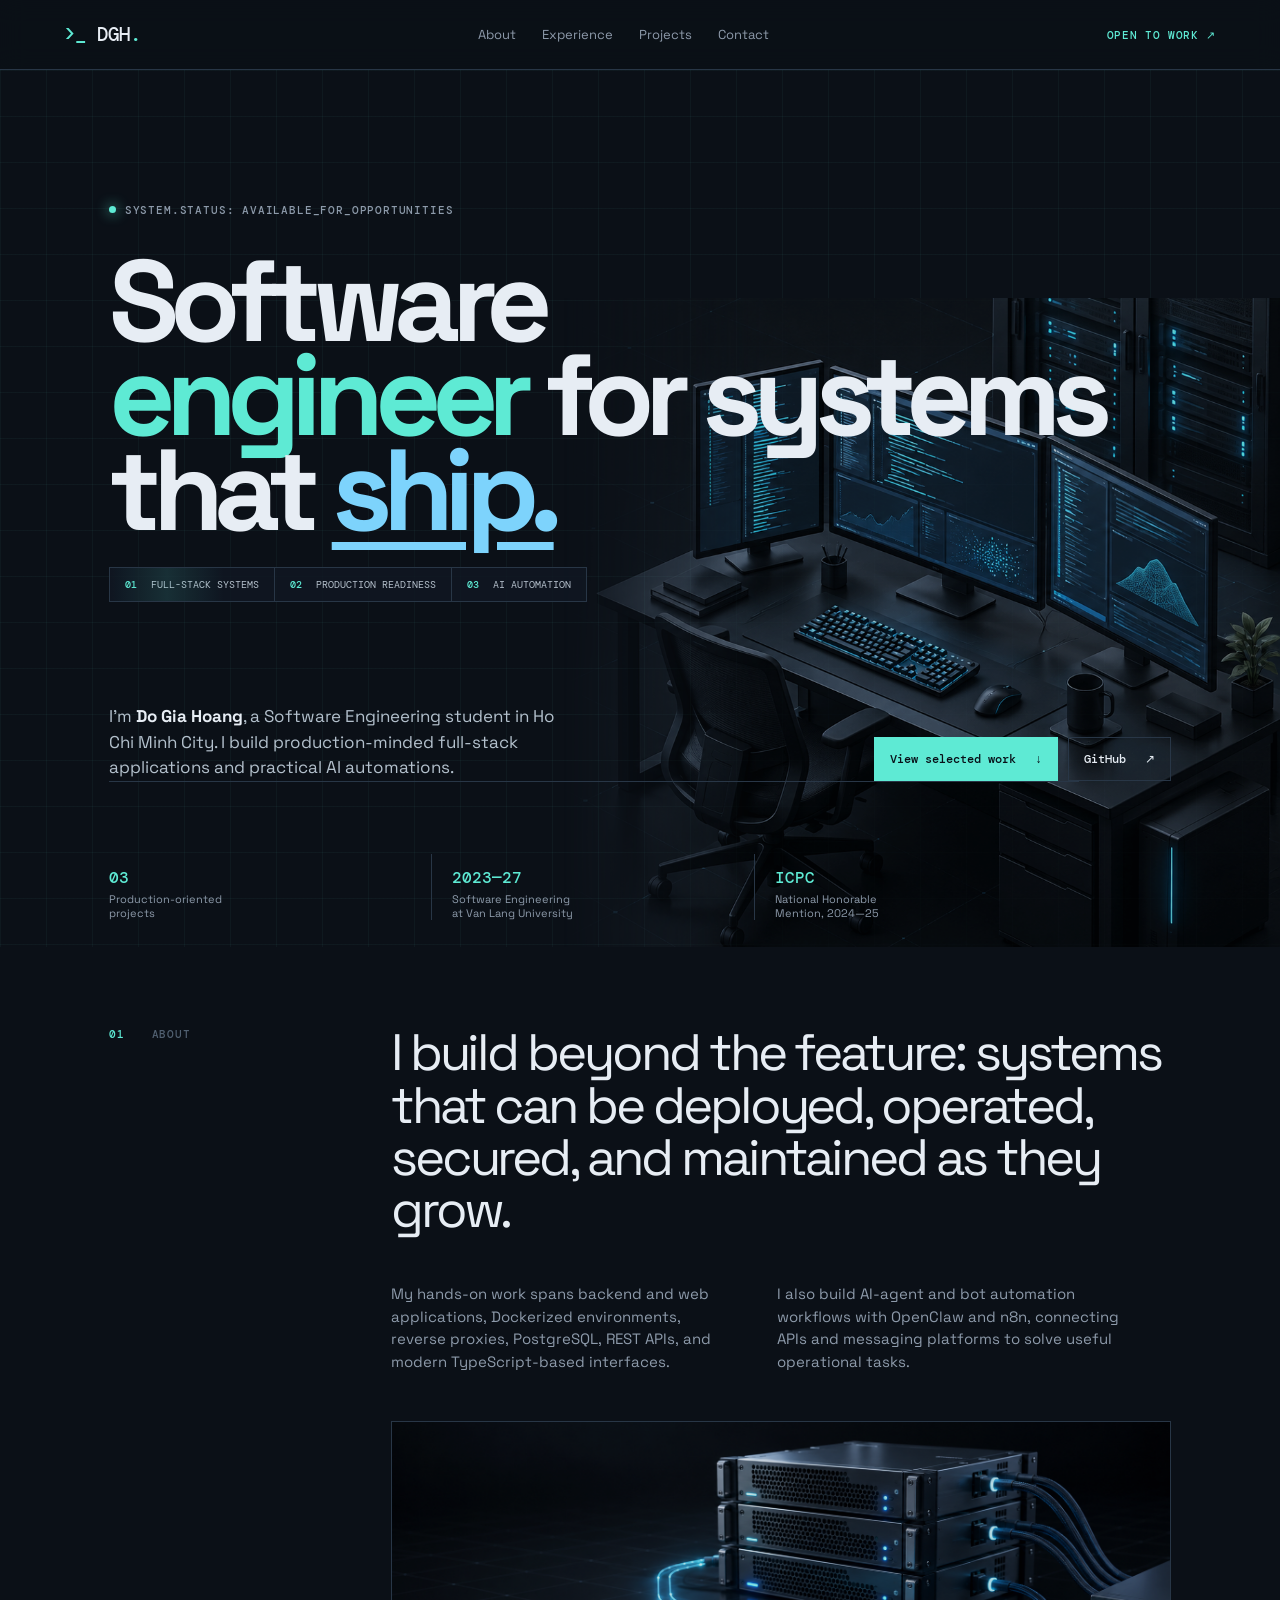
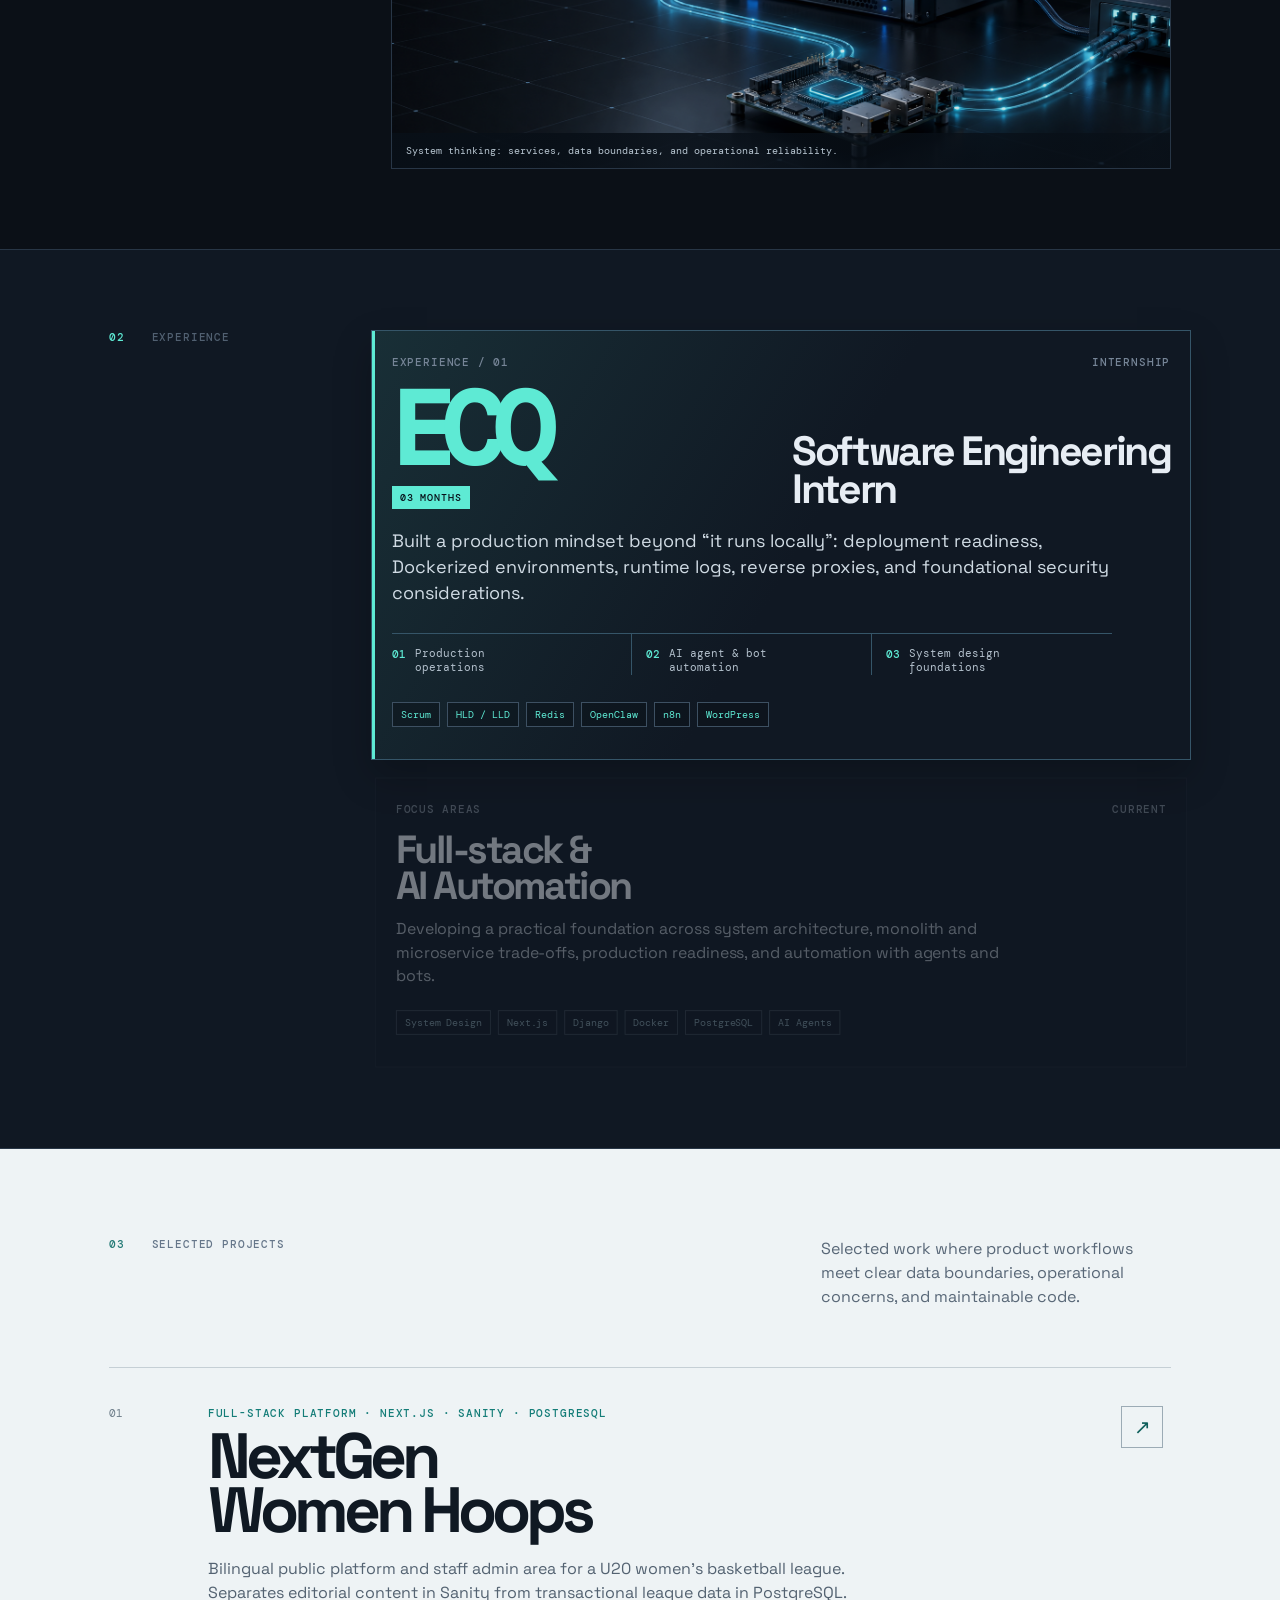
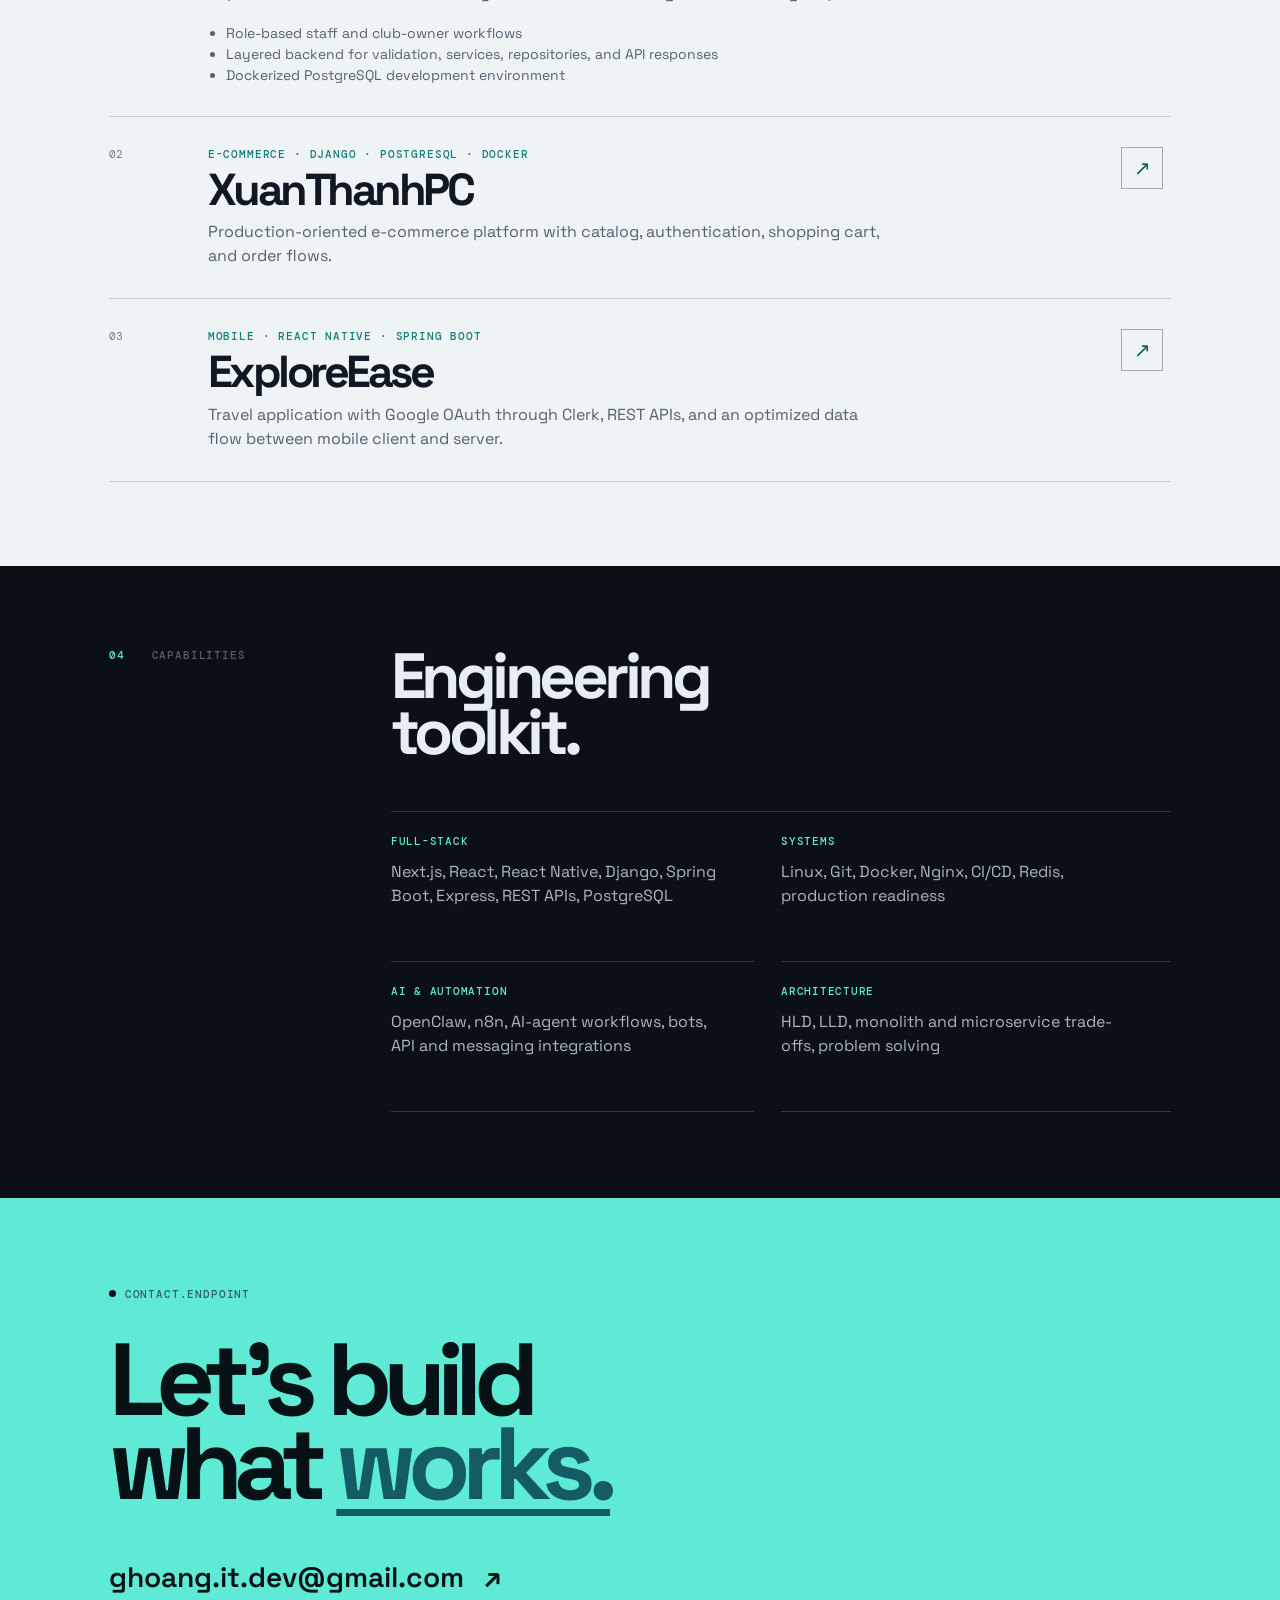
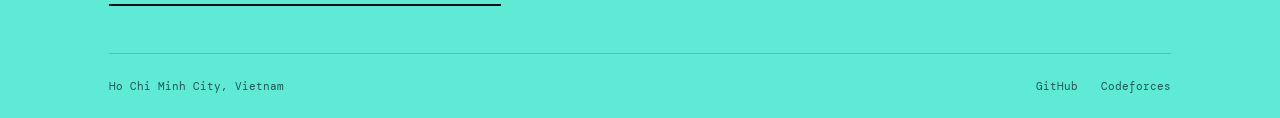
==== commit 88452b09: "update: animation" ====
--- a/index.html
+++ b/index.html
@@ -77,7 +77,7 @@
       <section id="experience" class="split-section section-shell experience-section">
         <div class="section-label"><span>02</span> Experience</div>
         <div class="timeline">
-          <article class="timeline-item ecq-experience">
+          <article class="timeline-item ecq-experience" tabindex="0">
             <div class="timeline-meta"><span>Experience / 01</span><span>Internship</span></div>
             <div class="ecq-heading">
               <div><span class="ecq-company">ECQ</span><span class="ecq-duration">03 MONTHS</span></div>
@@ -96,13 +96,16 @@
               <li>Scrum</li><li>HLD / LLD</li><li>Redis</li><li>OpenClaw</li><li>n8n</li><li>WordPress</li>
             </ul>
           </article>
-          <article class="timeline-item timeline-item-secondary">
+          <article class="timeline-item timeline-item-secondary" tabindex="0">
             <div class="timeline-meta"><span>Focus areas</span><span>Current</span></div>
             <h2>Full-stack &amp;<br />AI Automation</h2>
             <p>
               Developing a practical foundation across system architecture, monolith and microservice trade-offs,
               production readiness, and automation with agents and bots.
             </p>
+            <ul class="tag-list" aria-label="Current focus areas">
+              <li>System Design</li><li>Next.js</li><li>Django</li><li>Docker</li><li>PostgreSQL</li><li>AI Agents</li>
+            </ul>
           </article>
         </div>
       </section>
--- a/styles.css
+++ b/styles.css
@@ -13,13 +13,45 @@
 .hero-visual { position:absolute; right:0; bottom:0; width:min(56vw,940px); height:74%; margin:0; mask-image:linear-gradient(90deg,transparent 0%,black 28%,black 100%); -webkit-mask-image:linear-gradient(90deg,transparent 0%,black 28%,black 100%); opacity:.82; pointer-events:none; }.hero-visual img { width:100%; height:100%; display:block; object-fit:cover; object-position:right center; }
 .hero-bottom { display:flex; align-items:end; justify-content:space-between; gap:40px; max-width:1130px; margin-top:clamp(45px,8vw,110px); }.hero-bottom p { max-width:450px; margin:0; color:#b3c0cc; font-size:17px; }.hero-bottom p strong { color:var(--ink); }.hero-actions { display:flex; gap:10px; }.button { padding:13px 15px; border:1px solid var(--line); font:500 12px 'DM Mono',monospace; transition:.2s; white-space:nowrap; }.button-primary { background:var(--cyan); color:#081018; border-color:var(--cyan); }.button-primary:hover { background:var(--blue); border-color:var(--blue); }.button-quiet:hover { color:var(--cyan); border-color:var(--cyan); }.button span { margin-left:12px; }.hero-stats { margin-top:auto; padding-top:72px; display:grid; grid-template-columns:repeat(3,minmax(0,1fr)); max-width:970px; border-top:1px solid var(--line); }.hero-stats div { padding:13px 20px 0 0; border-right:1px solid var(--line); }.hero-stats div + div { padding-left:20px; }.hero-stats div:last-child { border:0; }.hero-stats b { display:block; color:var(--cyan); font:500 16px 'DM Mono',monospace; }.hero-stats span { display:block; margin-top:5px; color:var(--muted); font-size:11px; line-height:1.25; }
 .split-section { display:grid; grid-template-columns:minmax(150px,.31fr) 1fr; gap:40px; padding-top:80px; padding-bottom:80px; }.section-label { color:#516071; }.section-label span { color:var(--cyan); display:inline-block; min-width:35px; }.about-content,.timeline { max-width:910px; }.large-copy { margin:0 0 47px; max-width:1000px; font-size:clamp(30px,4vw,58px); letter-spacing:-.06em; line-height:1.02; }.two-column-copy { max-width:730px; display:grid; grid-template-columns:1fr 1fr; gap:42px; color:var(--muted); font-size:15px; }.two-column-copy p { margin:0; }.infrastructure-visual { position:relative; margin:48px 0 0; max-width:810px; overflow:hidden; border:1px solid var(--line); background:#0b1017; }.infrastructure-visual img { display:block; width:100%; aspect-ratio:2.25/1; object-fit:cover; object-position:center; opacity:.9; }.infrastructure-visual figcaption { position:absolute; left:0; right:0; bottom:0; margin:0; padding:11px 14px; background:linear-gradient(90deg,rgba(8,15,23,.96),rgba(8,15,23,.7)); color:#b7c5d0; font:10px 'DM Mono',monospace; }
-.experience-section { background:var(--surface); border-top:1px solid var(--line); border-bottom:1px solid var(--line); }.timeline-item { padding:0 0 39px; border-bottom:1px solid var(--line); }.timeline-item-secondary { padding-top:31px; padding-bottom:0; border:0; }.timeline-meta { display:flex; justify-content:space-between; color:#768597; }.timeline-item h2 { margin:15px 0 12px; font-size:clamp(29px,3.1vw,45px); letter-spacing:-.06em; line-height:.94; }.timeline-item p { max-width:650px; margin:0; color:#a7b3bf; }.tag-list { list-style:none; display:flex; flex-wrap:wrap; gap:7px; padding:0; margin:22px 0 0; }.tag-list li { padding:5px 8px; border:1px solid #3d5062; color:var(--cyan); font:10px 'DM Mono',monospace; }
-.ecq-experience { position:relative; margin:-17px -20px 0; padding:22px 20px 40px; border:1px solid #355568; background:linear-gradient(120deg,rgba(94,234,212,.11),rgba(16,24,35,.3) 52%); box-shadow:inset 3px 0 var(--cyan); }.ecq-heading { display:flex; align-items:flex-end; justify-content:space-between; gap:24px; margin:25px 0 19px; }.ecq-company { display:block; color:var(--cyan); font:600 clamp(54px,8vw,112px) 'DM Mono',monospace; line-height:.72; letter-spacing:-.1em; }.ecq-duration { display:inline-block; margin-top:18px; padding:5px 8px; background:var(--cyan); color:#071019; font:500 10px 'DM Mono',monospace; letter-spacing:.09em; }.ecq-heading h2 { margin:0; min-width:260px; font-size:clamp(30px,3.2vw,47px); }.ecq-summary { max-width:720px !important; color:#d0dbe4 !important; font-size:18px; line-height:1.45; }.ecq-evidence { display:grid; grid-template-columns:repeat(3,minmax(0,1fr)); max-width:720px; margin-top:27px; border-top:1px solid #355568; }.ecq-evidence div { display:flex; gap:9px; padding:13px 14px 0 0; border-right:1px solid #355568; }.ecq-evidence div + div { padding-left:14px; }.ecq-evidence div:last-child { border:0; }.ecq-evidence b { color:var(--cyan); font:500 11px 'DM Mono',monospace; }.ecq-evidence span { color:#b3c0cc; font:11px 'DM Mono',monospace; line-height:1.25; }.ecq-experience .tag-list { margin-top:27px; }.ecq-experience .tag-list li { background:rgba(11,16,23,.35); }
+.experience-section { background:var(--surface); border-top:1px solid var(--line); border-bottom:1px solid var(--line); }
+.timeline { display:flex; flex-direction:column; gap:16px; max-width:910px; }
+.timeline-item { position:relative; margin:0 -20px; padding:24px 20px 32px; border:1px solid rgba(40,54,70,.4); background:rgba(16,24,35,.2); box-shadow:inset 3px 0 transparent; opacity:.45; filter:saturate(.65); transform:scale(.99); transition:opacity .28s ease, transform .28s ease, filter .28s ease, background .28s ease, border-color .28s ease, box-shadow .28s ease; cursor:pointer; outline:none; }
+.timeline-meta { display:flex; justify-content:space-between; color:#768597; }
+.timeline-item h2 { margin:15px 0 12px; font-size:clamp(29px,3.1vw,45px); letter-spacing:-.06em; line-height:.94; color:var(--ink); transition:color .28s ease; }
+.timeline-item p { max-width:650px; margin:0; color:#a7b3bf; transition:color .28s ease; }
+.tag-list { list-style:none; display:flex; flex-wrap:wrap; gap:7px; padding:0; margin:22px 0 0; }
+.tag-list li { padding:5px 8px; border:1px solid #2e3e4f; color:#7296a6; font:10px 'DM Mono',monospace; background:rgba(11,16,23,.2); transition:all .28s ease; }
+.ecq-heading { display:flex; align-items:flex-end; justify-content:space-between; gap:24px; margin:25px 0 19px; }
+.ecq-company { display:block; color:var(--cyan); font:600 clamp(54px,8vw,112px) 'DM Mono',monospace; line-height:.72; letter-spacing:-.1em; }
+.ecq-duration { display:inline-block; margin-top:18px; padding:5px 8px; background:var(--cyan); color:#071019; font:500 10px 'DM Mono',monospace; letter-spacing:.09em; }
+.ecq-heading h2 { margin:0; min-width:260px; font-size:clamp(30px,3.2vw,47px); }
+.ecq-summary { max-width:720px !important; color:#d0dbe4 !important; font-size:18px; line-height:1.45; }
+.ecq-evidence { display:grid; grid-template-columns:repeat(3,minmax(0,1fr)); max-width:720px; margin-top:27px; border-top:1px solid #355568; }
+.ecq-evidence div { display:flex; gap:9px; padding:13px 14px 0 0; border-right:1px solid #355568; }
+.ecq-evidence div + div { padding-left:14px; }
+.ecq-evidence div:last-child { border:0; }
+.ecq-evidence b { color:var(--cyan); font:500 11px 'DM Mono',monospace; }
+.ecq-evidence span { color:#b3c0cc; font:11px 'DM Mono',monospace; line-height:1.25; }
+.ecq-experience .tag-list { margin-top:27px; }
+.timeline-item:focus-visible { outline:2px solid var(--cyan); outline-offset:5px; }
+.timeline:not(:hover):not(:focus-within) .timeline-item:first-child,
+.timeline-item:hover,
+.timeline-item:focus-visible { opacity:1; filter:none; transform:scale(1); border:1px solid #355568; background:linear-gradient(120deg,rgba(94,234,212,.11),rgba(16,24,35,.45) 52%); box-shadow:inset 3px 0 var(--cyan), 0 16px 36px rgba(0,0,0,.22); }
+.timeline:not(:hover):not(:focus-within) .timeline-item:first-child .tag-list li,
+.timeline-item:hover .tag-list li,
+.timeline-item:focus-visible .tag-list li { border-color:#3d5062; color:var(--cyan); background:rgba(11,16,23,.45); }
+.timeline-item-secondary:hover,
+.timeline-item-secondary:focus-visible { border-color:#355568; background:linear-gradient(120deg,rgba(125,211,252,.11),rgba(16,24,35,.45) 52%); box-shadow:inset 3px 0 var(--blue), 0 16px 36px rgba(0,0,0,.22); }
+.timeline-item-secondary:hover h2,
+.timeline-item-secondary:focus-visible h2 { color:var(--blue); }
+.timeline-item-secondary:hover .tag-list li,
+.timeline-item-secondary:focus-visible .tag-list li { border-color:#38bdf8; color:var(--blue); background:rgba(11,16,23,.45); }
+@media (hover:hover) { .timeline:hover .timeline-item:not(:hover):not(:focus-visible) { opacity:.42; filter:saturate(.65); transform:scale(.985); border-color:transparent; background:transparent; box-shadow:inset 3px 0 transparent; } }
 .projects { padding-top:88px; padding-bottom:84px; background:var(--paper); color:#101923; }.projects-top { display:flex; justify-content:space-between; gap:40px; margin-bottom:58px; }.projects .section-label { color:#66778a; }.projects .section-label span { color:#247a76; }.projects-top > p { max-width:350px; margin:0; color:#586777; }.project-list { border-top:1px solid #c5cfd5; }.project { display:grid; grid-template-columns:76px 1fr 50px; gap:23px; position:relative; padding:30px 0; border-bottom:1px solid #c5cfd5; }.project-featured { padding-top:38px; }.project-number { color:#6d7d89; font:11px 'DM Mono',monospace; }.project-type { margin:0 0 10px; color:#147d78; }.project h2 { margin:0 0 19px; font-size:clamp(36px,5vw,70px); letter-spacing:-.078em; line-height:.84; }.project:not(.project-featured) h2 { margin-bottom:12px; font-size:clamp(29px,3.5vw,48px); }.project-summary { max-width:685px; margin:0; color:#536271; font-size:16px; }.project-points { margin:18px 0 0; padding-left:18px; color:#536271; font-size:14px; }.project-link { width:42px; height:42px; display:grid; place-items:center; border:1px solid #9cabb5; color:#0f5f5b; font:20px 'DM Mono',monospace; transition:.2s; }.project-link:hover { background:#0f5f5b; color:white; border-color:#0f5f5b; }
 .skills { display:grid; grid-template-columns:minmax(150px,.31fr) 1fr; gap:40px; padding-top:82px; padding-bottom:86px; }.skills h2 { margin:0 0 50px; font-size:clamp(40px,5vw,72px); letter-spacing:-.07em; line-height:.88; }.skills-grid { display:grid; grid-template-columns:1fr 1fr; border-top:1px solid var(--line); }.skills-grid > div { min-height:150px; padding:22px 27px 27px 0; border-bottom:1px solid var(--line); }.skills-grid > div:nth-child(odd) { margin-right:27px; }.skills h3 { margin:0 0 12px; color:var(--cyan); font:500 11px 'DM Mono',monospace; text-transform:uppercase; letter-spacing:.07em; }.skills p { max-width:350px; margin:0; color:#aab6c2; font-size:16px; }
 .contact { min-height:520px; display:flex; flex-direction:column; padding-top:78px; background:var(--cyan); color:#061216; }.contact .eyebrow { color:#31605f; }.contact .eyebrow span { background:#061216; box-shadow:none; }.contact h2 { margin:26px 0 50px; font-size:clamp(58px,8vw,122px); letter-spacing:-.085em; line-height:.82; }.contact h2 em { color:#145b64; }.email-link { align-self:flex-start; padding-bottom:6px; border-bottom:2px solid #061216; font-size:clamp(18px,2.2vw,31px); font-weight:600; }.email-link span { margin-left:13px; }.contact-footer { margin-top:auto; display:flex; justify-content:space-between; padding:25px 0; border-top:1px solid #62bdb6; color:#235756; font:11px 'DM Mono',monospace; }.contact-footer div { display:flex; gap:23px; }.contact-footer a:hover { color:#061216; }
 @media (max-width:720px) { .site-header { height:64px; }.site-header nav,.header-contact { display:none; }.hero { min-height:calc(100vh - 64px); }.hero h1 { font-size:clamp(53px,15vw,84px); margin-top:23px; }.hero-visual { width:100%; height:42%; opacity:.45; mask-image:linear-gradient(90deg,transparent 0%,black 35%,black 100%); -webkit-mask-image:linear-gradient(90deg,transparent 0%,black 35%,black 100%); }.system-strip { width:100%; }.system-strip span { padding:9px 10px; font-size:9px; }.system-strip span:nth-child(2) { display:none; }.hero-bottom,.projects-top { display:block; }.hero-bottom { margin-top:48px; }.hero-actions { flex-wrap:wrap; margin-top:26px; }.hero-stats { margin-top:auto; padding-top:54px; }.hero-stats div { padding-right:10px; }.hero-stats div + div { padding-left:10px; }.split-section,.skills { grid-template-columns:1fr; gap:30px; padding-top:58px; padding-bottom:58px; }.two-column-copy,.skills-grid { grid-template-columns:1fr; gap:22px; }.infrastructure-visual { margin-top:35px; }.projects { padding-top:58px; padding-bottom:59px; }.projects-top > p { margin-top:24px; }.project { grid-template-columns:30px 1fr; }.project-body { grid-column:1/-1; }.project-link { grid-column:2; grid-row:1; justify-self:end; }.project:not(.project-featured) h2 { font-size:36px; }.skills-grid > div:nth-child(odd) { margin-right:0; }.contact { min-height:460px; padding-top:61px; }.contact-footer { display:block; }.contact-footer div { margin-top:14px; } }
-@media (max-width:720px) { .ecq-experience { margin:0 -6px; padding:18px 16px 33px; }.ecq-heading { display:block; }.ecq-heading h2 { margin-top:25px; }.ecq-evidence { grid-template-columns:1fr; }.ecq-evidence div { padding:10px 0; border-right:0; border-bottom:1px solid #355568; }.ecq-evidence div + div { padding-left:0; }.ecq-evidence div:last-child { border-bottom:0; } }
+@media (max-width:720px) { .timeline-item { margin:0 -8px; padding:18px 16px 28px; }.ecq-heading { display:block; }.ecq-heading h2 { margin-top:25px; }.ecq-evidence { grid-template-columns:1fr; }.ecq-evidence div { padding:10px 0; border-right:0; border-bottom:1px solid #355568; }.ecq-evidence div + div { padding-left:0; }.ecq-evidence div:last-child { border-bottom:0; } }
 
 /* Motion: restrained status and interface feedback for an engineering portfolio. */
 @keyframes rise-in { from { opacity:0; transform:translateY(20px); } to { opacity:1; transform:translateY(0); } }
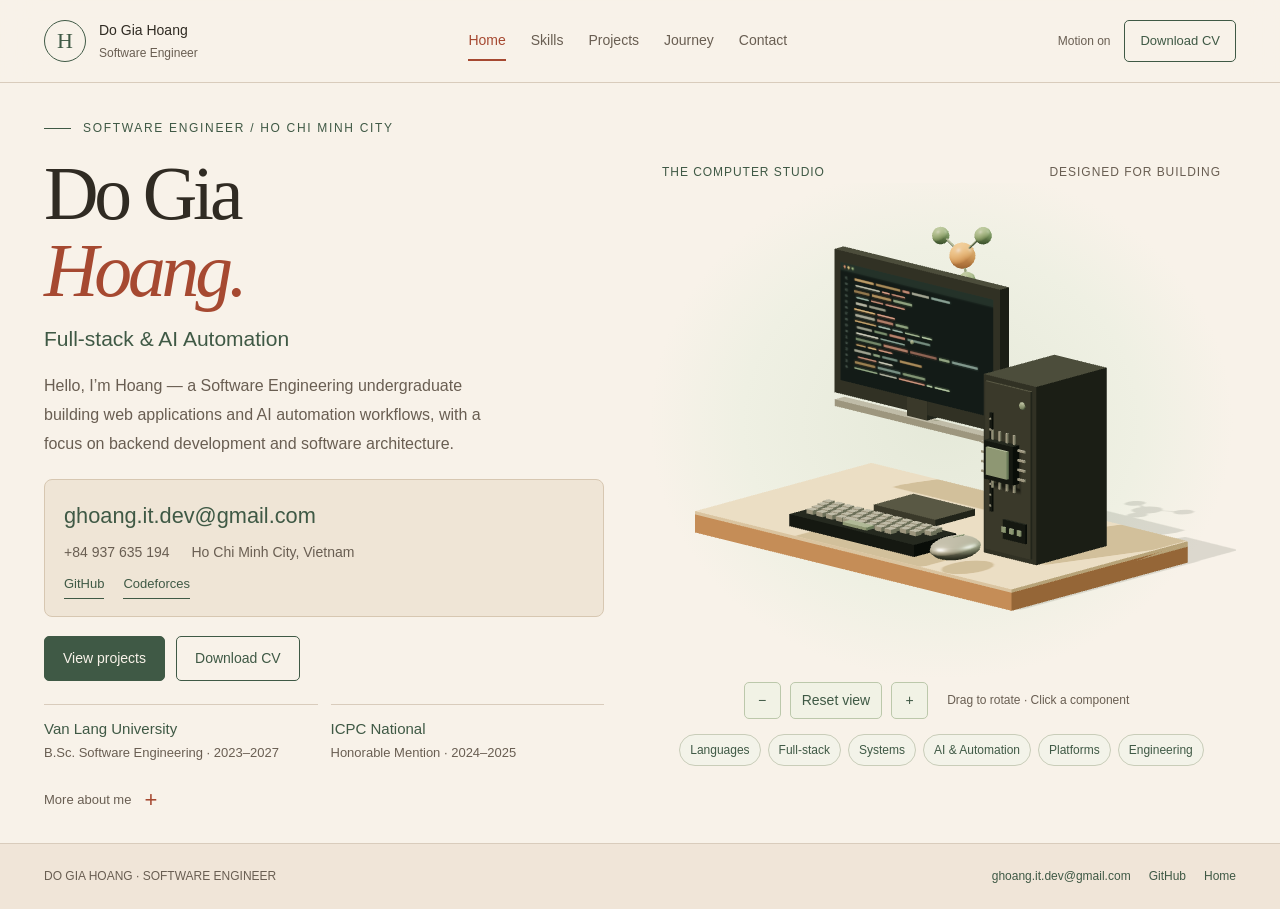
==== commit 89149c4d: "chore: prepare static site for Vercel" ====
--- a/index.html
+++ b/index.html
@@ -1,187 +1,3957 @@
 <!doctype html>
-<html lang="en">
-  <head>
-    <meta charset="UTF-8" />
-    <meta name="viewport" content="width=device-width, initial-scale=1.0" />
-    <meta
-      name="description"
-      content="Portfolio of Do Gia Hoang — Software Engineer focused on full-stack development and AI automation."
-    />
-    <title>Do Gia Hoang — Full-stack & AI Automation</title>
-    <link rel="stylesheet" href="styles.css" />
-  </head>
-  <body>
-    <header class="site-header">
-      <a class="brand" href="#top" aria-label="Do Gia Hoang home"><span class="brand-mark">&gt;_</span> DGH<span>.</span></a>
-      <nav aria-label="Primary navigation">
-        <a href="#about">About</a>
-        <a href="#experience">Experience</a>
-        <a href="#projects">Projects</a>
-        <a href="#contact">Contact</a>
-      </nav>
-      <a class="header-contact" href="mailto:ghoang.it.dev@gmail.com">Open to work <span aria-hidden="true">↗</span></a>
-    </header>
-
-    <main id="top">
-      <section class="hero" aria-labelledby="hero-title">
-        <p class="eyebrow"><span></span> system.status: available_for_opportunities</p>
-        <h1 id="hero-title">Software<br /><span>engineer</span> for systems<br />that <em>ship.</em></h1>
-        <figure class="hero-visual" aria-label="Engineering workstation illustration">
-          <img src="assets/engineering-workstation.png" alt="Dark engineering workstation with multiple monitors and server equipment" />
-        </figure>
-        <div class="system-strip" aria-label="Engineering focus">
-          <span><b>01</b> FULL-STACK SYSTEMS</span>
-          <span><b>02</b> PRODUCTION READINESS</span>
-          <span><b>03</b> AI AUTOMATION</span>
+<html lang="en" data-theme="terracotta"><head><meta charset="utf-8"><meta name="viewport" content="width=device-width, initial-scale=1"><meta name="theme-color" content="#f8f2e9"><meta name="description" content="Do Gia Hoang — Software Engineer. Full-stack development, AI automation, projects, and experience."><link rel="icon" type="image/svg+xml" href="data:image/svg+xml,%3Csvg xmlns='http://www.w3.org/2000/svg' viewBox='0 0 64 64'%3E%3Crect width='64' height='64' rx='16' fill='%233f5945'/%3E%3Ctext x='32' y='44' text-anchor='middle' fill='%23f8f2e9' font-family='Georgia' font-size='37'%3EH%3C/text%3E%3C/svg%3E"><title>Do Gia Hoang — Software Engineer</title><style>
+    :root{color-scheme:light;--bg:#f8f2e9;--surface:#fffaf3;--surface2:#f0e5d8;--ink:#302b23;--muted:#695e52;--accent:#a64931;--accent2:#c57d60;--green:#3f5945;--sage:#e4e9d9;--line:#d9ccbc;--glow:rgba(96,124,74,.12);--serif:Georgia,'Times New Roman',serif;--sans:'Segoe UI',Arial,sans-serif}
+    *{box-sizing:border-box}html{scroll-behavior:smooth;scroll-padding-top:118px}body{margin:0;background:var(--bg);color:var(--ink);font-family:var(--sans);font-size:16px;line-height:1.7}a{color:inherit;text-decoration:none}button{font:inherit;cursor:pointer}a,button,summary{-webkit-tap-highlight-color:transparent}button:focus-visible,a:focus-visible,summary:focus-visible{outline:2px solid var(--accent);outline-offset:5px}::selection{background:#e7c0a7;color:var(--ink)}.skip{position:fixed;top:-80px;left:20px;z-index:100;background:var(--green);color:var(--bg);padding:12px 20px}.skip:focus{top:14px}.container{width:min(1280px,calc(100% - 100px));margin:0 auto}.reading-line{position:fixed;left:0;top:0;height:3px;background:var(--accent);width:0;z-index:60}
+    .header{position:sticky;top:0;z-index:40;background:rgba(248,242,233,.96);border-bottom:1px solid var(--line);backdrop-filter:blur(16px)}.header-inner{display:flex;justify-content:space-between;align-items:center;gap:24px;min-height:92px}.brand{display:flex;align-items:center;gap:13px;flex-shrink:0}.brand-mark{width:42px;height:42px;border:1px solid var(--green);border-radius:50%;display:grid;place-items:center;font-family:var(--serif);font-size:22px;color:var(--green)}.brand-copy strong{font-size:14px;font-weight:500;display:block}.brand-copy small{display:block;color:var(--muted);font-size:12px}.main-nav{display:flex;align-items:center;gap:24px}.main-nav a{font-size:14px;padding:8px 0;position:relative;color:var(--muted);white-space:nowrap}.main-nav a::after{content:'';position:absolute;left:0;right:0;bottom:0;height:2px;background:var(--accent);transform:scaleX(0);transition:transform .25s}.main-nav a.active{color:var(--accent)}.main-nav a.active::after,.main-nav a:hover::after{transform:scaleX(1)}.header-tools{display:flex;align-items:center;gap:14px}.motion-button{border:0;background:none;font-size:12px;color:var(--muted);padding:8px 0;white-space:nowrap}.cv-top{padding:9px 15px;border:1px solid var(--green);border-radius:5px;font-size:13px;color:var(--green);white-space:nowrap}.cv-top:hover{background:var(--sage)}
+    .hero{padding:62px 0 40px;display:grid;grid-template-columns:1fr 1.1fr;gap:35px;align-items:center;min-height:650px}.eyebrow{display:flex;align-items:center;gap:12px;font-size:12px;text-transform:uppercase;color:var(--green);letter-spacing:.14em;margin:0 0 24px}.eyebrow:before{content:'';width:27px;height:1px;background:var(--green)}h1{font-size:clamp(60px,6.6vw,98px);line-height:1.02;font-family:var(--serif);letter-spacing:-.055em;font-weight:400;margin:0 0 22px}h1 em{color:var(--accent);font-weight:400}.hero-role{font-size:21px;font-weight:400;color:var(--green);margin:0 0 17px}.hero-description{font-size:17px;color:var(--muted);max-width:430px;margin:0 0 28px;line-height:1.85}.hero-buttons{display:flex;gap:12px;flex-wrap:wrap}.button{display:inline-flex;justify-content:center;align-items:center;min-height:48px;padding:11px 21px;border:1px solid var(--green);border-radius:5px;color:var(--green);font-size:14px;transition:transform .2s,background .2s}.button:hover{transform:translateY(-2px);background:var(--sage)}.button.primary{background:var(--green);color:var(--bg)}.button.primary:hover{background:#314736}.hero-location{font-size:13px;color:var(--muted);margin:24px 0 0;display:flex;gap:9px;align-items:center}.hero-location::before{content:'';width:6px;height:6px;border-radius:50%;background:var(--accent)}
+    .garden-wrap{min-width:0;position:relative}.garden{position:relative;aspect-ratio:1.04;perspective:1100px;isolation:isolate;--rx:0deg;--ry:0deg;--mx:0px;--my:0px}.garden-halo{position:absolute;inset:13% 7% 11%;border-radius:50%;background:radial-gradient(circle at 45% 36%,#ebeddf 0%,#e5e7d9 54%,transparent 71%);z-index:-1}.garden-picture{position:absolute;inset:0;display:flex;align-items:center;justify-content:center;transform-style:preserve-3d;transform:rotateX(var(--rx)) rotateY(var(--ry));transition:transform .65s ease-out;pointer-events:none}.tree-image{display:block;width:96%;height:96%;object-fit:contain;filter:drop-shadow(0 25px 18px rgba(66,75,48,.12));transform:translate3d(var(--mx),var(--my),34px);animation:breathe 7s ease-in-out infinite;transform-origin:50% 80%}.garden-point{position:absolute;z-index:3;display:inline-flex;align-items:center;gap:8px;padding:9px 13px;border:1px solid #cdcdbd;border-radius:30px;background:rgba(255,250,243,.97);box-shadow:0 6px 20px rgba(51,67,40,.06);font-size:12px;color:var(--green);line-height:1.35;transition:transform .2s,background .2s;min-height:40px}.garden-point span{color:var(--accent);font-size:11px;font-variant-numeric:tabular-nums}.garden-point:hover{background:var(--sage);transform:translateY(-4px);border-color:var(--green)}.garden-point.p1{left:1%;top:23%}.garden-point.p2{right:0;top:18%}.garden-point.p3{left:-1%;top:47%}.garden-point.p4{right:-1%;top:43%}.garden-point.p5{left:3%;top:70%}.garden-point.p6{right:2%;top:68%}.garden-caption{display:flex;justify-content:center;align-items:center;gap:13px;font-size:12px;color:var(--muted);margin:9px 0 0}.garden-caption .caption-line{width:34px;height:1px;background:var(--accent2)}@keyframes breathe{0%,100%{translate:0 0}50%{translate:0 -7px}}
+    .section-index{display:flex;justify-content:space-between;align-items:center;gap:25px;padding:22px 0;border-top:1px solid var(--line);border-bottom:1px solid var(--line)}.section-index p{font-family:var(--serif);font-size:20px;color:var(--green);margin:0;white-space:nowrap}.section-index nav{display:flex;flex-wrap:wrap;gap:15px 29px}.section-index a{font-size:13px;color:var(--muted)}.section-index a span{color:var(--accent);margin-right:7px;font-size:11px}.section-index a:hover{color:var(--green)}
+    section.content{padding:90px 0 0;scroll-margin-top:16px}.section-heading{display:flex;justify-content:space-between;gap:25px;align-items:end;margin-bottom:32px}.section-kicker{font-size:12px;text-transform:uppercase;letter-spacing:.16em;color:var(--accent);margin:0 0 10px}h2{font-family:var(--serif);font-size:clamp(36px,3.8vw,55px);font-weight:400;line-height:1.13;letter-spacing:-.04em;margin:0}h2 em{font-weight:400;color:var(--green)}.section-aside{max-width:350px;font-size:15px;color:var(--muted);margin:0}.text-link{font-size:14px;display:inline-block;color:var(--green);border-bottom:1px solid var(--green);padding-bottom:3px}.text-link:hover{color:var(--accent);border-color:var(--accent)}
+    .overview-layout{display:grid;grid-template-columns:1.1fr 1fr;gap:55px;align-items:start;border-top:1px solid var(--line);padding-top:32px}.profile-text{font-size:17px;line-height:1.95;color:var(--muted);margin:0}.focus-list{display:grid;gap:0}.focus-item{padding:17px 0;border-bottom:1px solid var(--line);display:grid;grid-template-columns:36px 1fr;gap:12px}.focus-item:first-child{padding-top:0}.focus-number{font-family:var(--serif);font-size:20px;color:var(--accent)}.focus-item h3{font-size:16px;font-weight:500;color:var(--green);margin:0 0 3px}.focus-item p{font-size:14px;color:var(--muted);margin:0}
+    .skills-section{margin-top:83px;padding:45px 36px 36px!important;border:1px solid #d0d4c3;border-radius:12px;background:linear-gradient(135deg,#edf0e4 0%,#f1eee4 100%)}.skills-grid{display:grid;grid-template-columns:repeat(3,minmax(0,1fr));gap:16px}.skill-card{background:var(--surface);border:1px solid #dbd8ca;border-radius:7px;padding:25px 23px;scroll-margin-top:118px;position:relative;transition:border-color .25s,box-shadow .25s,transform .25s}.skill-card:hover{transform:translateY(-3px);border-color:#8a9a7c}.skill-card:target,.skill-card.is-highlighted{border-color:var(--green);box-shadow:0 0 0 2px #c7d1b8}.skill-card-head{display:flex;align-items:center;gap:12px;margin-bottom:9px}.skill-number{display:grid;place-items:center;flex-shrink:0;width:30px;height:30px;border-radius:50%;background:var(--sage);color:var(--green);font-size:12px}.skill-card h3{font-family:var(--serif);font-weight:400;font-size:24px;line-height:1.2;margin:0;color:var(--green)}.skill-description{margin:0 0 18px;color:var(--muted);font-size:14px;line-height:1.6;min-height:44px}.skill-chips{display:flex;flex-wrap:wrap;gap:7px}.skill-chip{display:inline-block;font-size:14px;line-height:1.55;padding:5px 9px;background:#f3ede3;border:1px solid #e3d8c8;border-radius:4px;color:var(--ink)}.skill-list{list-style:none;padding:0;margin:0;font-size:14px;color:var(--ink)}.skill-list li{padding:5px 0 5px 16px;position:relative}.skill-list li::before{content:'';position:absolute;left:0;top:15px;width:5px;height:5px;background:var(--accent);border-radius:50%}.skills-footnote{font-size:13px;color:var(--muted);margin:22px 0 0}
+    .projects-grid{display:grid;grid-template-columns:repeat(3,minmax(0,1fr));gap:21px;perspective:1200px}.project-card{--rx:0deg;--ry:0deg;background:var(--surface);border:1px solid var(--line);border-radius:9px;overflow:hidden;transform:rotateX(var(--rx)) rotateY(var(--ry));transition:transform .25s,border-color .25s,box-shadow .25s}.project-card:hover{border-color:var(--accent2);box-shadow:0 15px 38px -25px #70543d}.project-visual{height:205px;display:flex;flex-direction:column;justify-content:center;padding:25px;position:relative;background:#e9ddcb;border-bottom:1px solid var(--line)}.project-card:nth-child(2) .project-visual{background:#e4e8d7}.project-card:nth-child(3) .project-visual{background:#eddfce}.project-nr{position:absolute;right:20px;top:13px;font-family:var(--serif);font-size:40px;line-height:1;color:var(--accent2);opacity:.65}.mini-label{font-size:11px;letter-spacing:.1em;text-transform:uppercase;color:var(--muted);margin-bottom:13px}.visual-title{font-family:var(--serif);font-size:37px;line-height:1.08;letter-spacing:-.035em;color:var(--green);margin-bottom:15px}.two-stores{display:flex;gap:7px;flex-wrap:wrap;font-size:11px;color:var(--muted)}.two-stores span{background:var(--surface);border:1px solid var(--line);padding:3px 7px;border-radius:3px}.visual-code{font-family:monospace;font-size:13px;line-height:1.85;color:var(--muted)}.visual-code b{font-weight:400;color:var(--green)}.project-body{padding:25px}.project-type{color:var(--accent);font-size:11px;letter-spacing:.07em;margin:0 0 10px}.project-body h3{font-family:var(--serif);font-size:26px;font-weight:400;line-height:1.25;margin:0 0 12px}.project-summary{font-size:15px;color:var(--muted);line-height:1.8;margin:0 0 19px}.tags{display:flex;gap:6px;flex-wrap:wrap}.tag{font-size:12px;line-height:1.5;padding:3px 7px;background:#f2ece1;color:var(--muted);border-radius:3px}details{margin-top:23px;padding-top:15px;border-top:1px solid var(--line)}summary{list-style:none;display:flex;justify-content:space-between;gap:12px;font-size:14px;cursor:pointer}summary::-webkit-details-marker{display:none}summary::after{content:'+';font-size:22px;color:var(--accent);line-height:1}details[open] summary::after{content:'−'}details ul{font-size:14px;line-height:1.8;color:var(--muted);padding-left:17px;margin-bottom:0}details li{margin-bottom:10px}.project-actions{display:flex;justify-content:space-between;gap:14px;align-items:center;font-size:11px;color:var(--muted);margin-top:22px}
+    .experience-layout{display:grid;grid-template-columns:1fr 2fr;gap:50px;border-top:1px solid var(--line);padding-top:32px}.experience-title h3{font-family:var(--serif);font-size:30px;font-weight:400;line-height:1.2;margin:0 0 14px}.company{font-size:16px;color:var(--green)}.duration{font-size:14px;color:var(--muted);margin:10px 0}.experience-list{margin:0;padding:0;list-style:none;border-left:1px solid #c8cfba}.experience-list li{font-size:15px;color:var(--muted);line-height:1.8;position:relative;padding:0 0 22px 26px}.experience-list li::before{content:'';position:absolute;left:-5px;top:8px;width:9px;height:9px;border:2px solid var(--bg);background:var(--green);border-radius:50%}.experience-list strong{font-weight:500;color:var(--ink)}.education-grid{display:grid;grid-template-columns:1fr 1fr;gap:21px;margin-top:32px}.education-card{padding:26px 28px;border:1px solid var(--line);border-radius:8px;background:var(--surface)}.education-card h3{font-family:var(--serif);font-size:26px;line-height:1.3;font-weight:400;margin:12px 0;color:var(--green)}.education-card p{font-size:14px;color:var(--muted);margin:5px 0}.education-meta{display:flex;justify-content:space-between;gap:10px;flex-wrap:wrap}
+    .contact-section{margin-top:90px;background:var(--green);color:var(--bg);padding:60px 0 0}.contact-layout{display:grid;grid-template-columns:1fr 1fr;gap:50px;align-items:center;padding-bottom:46px}.contact-section .section-kicker{color:#e4be9e}.contact-section h2{font-size:clamp(42px,4.6vw,66px);max-width:460px;color:var(--bg)}.contact-section h2 em{color:#e4be9e}.contact-right{display:flex;flex-direction:column;gap:17px;align-items:start}.email{font-size:clamp(18px,2vw,26px);color:var(--bg);border-bottom:1px solid #96aa8e;padding-bottom:8px;overflow-wrap:anywhere;max-width:100%}.contact-info{font-size:14px;color:#e5e5d5;display:flex;flex-wrap:wrap;gap:8px 22px}.socials{display:flex;gap:23px}.contact-section .text-link{color:#f0ddc6;border-color:#a9b398}.footer{border-top:1px solid #6d8068;padding:20px 0;display:flex;align-items:center;justify-content:space-between;gap:20px;font-size:12px;color:#dee1d0}
+    @media(prefers-reduced-motion:no-preference){.js .reveal{opacity:0;transform:translateY(20px);transition:opacity .7s,transform .7s}.js .reveal.visible{opacity:1;transform:translateY(0)}}[data-motion="off"] *{scroll-behavior:auto!important;transition:none!important;animation:none!important}[data-motion="off"] .reveal{opacity:1!important;transform:none!important}[data-motion="off"] .garden-picture,[data-motion="off"] .project-card{transform:none!important}
+    @media(max-width:1150px){.container{width:calc(100% - 64px)}.header-inner{gap:20px;flex-wrap:wrap;padding:15px 0}.brand-copy small{display:none}.main-nav{gap:19px}.header-tools{margin-left:auto}.hero{gap:20px;padding-top:40px;min-height:610px}.garden-point{padding:8px 10px;font-size:11px}.garden-point span{font-size:10px}.hero-role{font-size:19px}.skill-card{padding:21px 18px}.skill-card h3{font-size:22px}.skills-section{padding:35px 25px 25px!important}.project-body{padding:21px}.project-visual{padding:21px}.visual-title{font-size:31px}.projects-grid{gap:15px}.section-index nav{gap:12px 20px}}
+    @media(max-width:850px){html{scroll-padding-top:145px}.header-inner{gap:12px;min-height:112px}.main-nav{order:3;width:100%;justify-content:space-between;gap:12px;border-top:1px solid var(--line);padding-top:6px}.main-nav a{font-size:13px}.brand-copy small{display:block}.hero{grid-template-columns:1fr 1fr;gap:15px;min-height:540px}.hero-description{font-size:15px}.hero-role{font-size:17px}h1{font-size:64px}.garden-point{font-size:11px;gap:5px;padding:7px 9px}.garden-point.p3{left:-3%}.garden-point.p4{right:-3%}.garden-caption{font-size:11px}.section-index p{font-size:18px}.section-index{display:block;padding:19px 0}.section-index nav{margin-top:10px}.section-index a{font-size:12px}.overview-layout{gap:35px}.profile-text{font-size:16px}.skills-grid{grid-template-columns:1fr 1fr}.projects-grid{grid-template-columns:1fr}.project-card{display:grid;grid-template-columns:.8fr 1.2fr}.project-visual{height:auto;min-height:280px;border-right:1px solid var(--line);border-bottom:0;padding:29px}.visual-title{font-size:39px}.project-body{padding:27px}.experience-layout{gap:30px}.contact-layout{gap:30px}.contact-info{font-size:13px}}
+    @media(max-width:620px){.cv-top{display:none}.container{width:calc(100% - 40px)}.hero{grid-template-columns:1fr;padding:38px 0 28px;gap:25px}.eyebrow{font-size:11px;margin-bottom:20px}h1{font-size:76px}.hero-role{font-size:19px}.hero-description{font-size:16px;max-width:470px}.hero-location{margin-top:20px}.garden-wrap{max-width:480px;width:100%;justify-self:center}.garden{aspect-ratio:1}.garden-point{font-size:12px;padding:9px 11px;gap:7px}.garden-point.p3{left:0}.garden-point.p4{right:0}.garden-caption{font-size:12px}.overview-layout{grid-template-columns:1fr;gap:28px}.section-heading{display:block}.section-aside{max-width:none;margin-top:17px}.section-heading>.text-link{margin-top:15px}.skills-section{margin-top:60px;padding:30px 20px 20px!important}.skills-grid{grid-template-columns:1fr}.skill-description{min-height:0}.skill-card{padding:23px}.skill-card h3{font-size:25px}.skill-chip{font-size:14px}.project-card{display:block}.project-visual{height:205px;min-height:0;border-right:0;border-bottom:1px solid var(--line);padding:26px}.project-body{padding:26px}.visual-title{font-size:39px}.experience-layout{grid-template-columns:1fr;gap:25px}.education-grid{grid-template-columns:1fr}.contact-layout{grid-template-columns:1fr;gap:30px;padding-bottom:35px}.email{font-size:22px}.contact-info{font-size:14px}.footer{align-items:start;font-size:11px}.footer span{max-width:200px}.contact-section{padding-top:40px;margin-top:65px}section.content{padding-top:65px}.section-index nav{gap:9px 18px}.skills-section .section-heading{margin-bottom:25px}}
+    @media(max-width:390px){.brand-copy strong{font-size:13px}.brand-copy small{font-size:11px}.header-tools{gap:8px}.motion-button{font-size:11px}.main-nav a{font-size:12px}h1{font-size:clamp(60px,19vw,74px)}.garden-point{font-size:11px;padding:8px 9px;gap:4px}.garden-caption .caption-line{width:15px}.garden-caption{font-size:11px}.email{font-size:19px}.skill-card{padding:20px}.skills-section{padding:27px 14px 14px!important}}
+    @media(pointer:coarse){.main-nav a,.motion-button{min-height:44px;display:inline-flex;align-items:center}.garden-point{min-height:44px}.garden-picture{transform:none!important}.tree-image{animation:none}}
+    @media(prefers-reduced-motion:reduce){html{scroll-behavior:auto}*,*::before,*::after{animation:none!important;transition:none!important}.reveal{opacity:1!important;transform:none!important}.garden-picture,.project-card{transform:none!important}}
+    @media print{.header,.garden-wrap,.hero-buttons,.section-index,.reading-line,.project-visual{display:none!important}.container{width:100%;margin:0}.hero{display:block;min-height:0;padding:0}h1{font-size:42px}.reveal{opacity:1!important;transform:none!important}body{background:white;font-size:12px}section.content{padding-top:25px}.skills-section{margin-top:25px;padding:20px!important}.skills-grid{grid-template-columns:1fr 1fr}.skill-card,.project-card,.education-card{break-inside:avoid}.projects-grid{display:block}.project-card{margin:15px 0;display:block}.project-body{padding:15px}.contact-section{background:white;color:black;margin-top:25px;padding:20px 0 0}.contact-section *{color:black!important}.contact-layout{padding-bottom:15px}.project-summary,.profile-text,.experience-list li{font-size:12px}.footer{padding-bottom:0}h2{font-size:30px}}
+  
+[hidden]{display:none!important}
+html{scroll-padding-top:112px}.header-inner{min-height:82px}.container{width:min(1280px,calc(100% - 88px))}.main-nav{gap:25px}.cv-top{display:inline-flex!important}.home-layout{display:grid;grid-template-columns:1fr 1.05fr;gap:42px;align-items:center;min-height:calc(100svh - 147px);padding:35px 0 32px}.home-copy{max-width:560px}.home-copy h1{font-size:clamp(58px,5.9vw,84px);margin-bottom:12px}.home-copy .eyebrow{margin-bottom:17px}.home-copy .hero-role{font-size:21px;margin-bottom:15px}.opening{font-size:16px;line-height:1.8;color:var(--muted);max-width:470px;margin:0 0 20px}.contact-card{background:#efe5d6;border:1px solid #d7c7b1;border-radius:8px;padding:17px 19px;margin-bottom:19px;scroll-margin-top:115px}.contact-card .email{color:var(--green);font-size:clamp(17px,1.7vw,23px);border-bottom:0;padding:0}.contact-card .contact-info{color:var(--muted);font-size:14px;margin-top:7px}.contact-card .socials{margin-top:9px;gap:19px}.contact-card .socials a{font-size:13px}.home-actions{display:flex;flex-wrap:wrap;gap:11px;margin-top:16px}.home-actions .button{min-height:45px;padding:9px 18px}.proof-strip{display:grid;grid-template-columns:1fr 1fr;gap:13px;margin-top:23px}.proof-item{border-top:1px solid var(--line);padding-top:12px;font-size:13px;color:var(--muted);line-height:1.65}.proof-item strong{display:block;color:var(--green);font-weight:500;font-size:15px}.home-about{margin-top:15px;padding-top:10px;border-top:0}.home-about summary{font-size:13px;color:var(--muted);justify-content:start;gap:13px}.home-about p{font-size:14px;line-height:1.8;color:var(--muted);margin:10px 0 0}.tree-panel{min-width:0;align-self:center}.tree-panel-title{display:flex;justify-content:space-between;align-items:center;font-size:12px;color:var(--muted);letter-spacing:.08em;padding:0 15px}.tree-panel-title strong{font-weight:400;color:var(--green)}.tree-scene{width:100%;height:clamp(400px,39vw,550px);position:relative;background:radial-gradient(ellipse at 50% 48%,#e5e9d9 0%,#eff0e3 48%,transparent 70%);isolation:isolate}.tree-scene canvas{display:block;width:100%;height:100%;touch-action:pan-y;cursor:grab}.tree-scene canvas:focus-visible{outline:2px solid var(--green);outline-offset:-8px;border-radius:30px}.tree-fallback{position:absolute;inset:0;display:grid;place-items:center;pointer-events:none}.tree-fallback img{max-width:100%;max-height:100%;object-fit:contain}.tree-status{font-size:13px;color:var(--muted);position:absolute;left:10%;right:10%;bottom:10%;text-align:center}.tree-scene[data-status="ready"] .tree-status{display:none}.tree-tooltip{position:absolute;bottom:15px;left:50%;transform:translateX(-50%);background:var(--green);color:var(--bg);border-radius:30px;padding:7px 15px;font-size:13px;white-space:nowrap;pointer-events:none;box-shadow:0 4px 15px #3f594520}.tree-controls{display:flex;justify-content:center;gap:9px;align-items:center;margin:0 0 15px}.tree-controls button{height:37px;min-width:37px;padding:5px 11px;border:1px solid #bcc8ab;background:#f1f2e5;border-radius:5px;color:var(--green);font-size:14px}.tree-controls button:hover{background:#e1e7d3}.tree-controls p{font-size:12px;color:var(--muted);margin:0 10px}.branch-links{display:flex;flex-wrap:wrap;justify-content:center;gap:7px}.branch-links a{font-size:12px;color:var(--green);border:1px solid #c9cdb9;background:#f3f3e9;padding:5px 10px;border-radius:25px}.branch-links a:hover{background:var(--sage);border-color:var(--green)}.page-content{min-height:calc(100svh - 147px);padding:43px 0 56px}.page-content>.content{padding:0;scroll-margin-top:115px}.page-content .skills-section{margin-top:0}.page-content h1{font-family:var(--serif);font-size:clamp(37px,3.8vw,56px);line-height:1.12;font-weight:400;letter-spacing:-.04em;margin:0}.page-content h1 em{color:var(--green);font-weight:400}.page-content .section-heading{margin-bottom:32px}.page-content .project-summary{min-height:81px}.page-content .skill-card{scroll-margin-top:115px}.page-content .experience-layout{padding-top:30px}.site-footer{border-top:1px solid var(--line);min-height:65px;background:var(--surface2)}.site-footer .container{display:flex;justify-content:space-between;align-items:center;gap:20px;min-height:65px;color:var(--muted);font-size:12px}.site-footer a{color:var(--green)}.footer-links{display:flex;flex-wrap:wrap;gap:18px}.reveal{opacity:1!important;transform:none!important}h1:focus{outline:none}.tree-note{font-size:12px;color:var(--muted);text-align:center;margin:10px 0 0}
+@media(max-width:1150px){.container{width:calc(100% - 64px)}.home-layout{gap:20px;min-height:700px}.main-nav{gap:17px}.header-inner{gap:15px}.brand-copy small{display:none}.tree-scene{height:480px}.tree-panel-title{font-size:11px}.home-copy h1{font-size:70px}.tree-controls p{font-size:11px;margin:0 2px}.home-copy .hero-role{font-size:19px}}
+@media(max-width:850px){html{scroll-padding-top:144px}.header-inner{min-height:112px}.main-nav{gap:13px}.home-layout{grid-template-columns:1fr 1fr;gap:22px;min-height:650px;padding:31px 0}.home-copy h1{font-size:62px}.home-copy .hero-role{font-size:17px}.opening{font-size:15px}.contact-card{padding:15px}.contact-card .email{font-size:16px}.proof-strip{grid-template-columns:1fr;gap:9px}.proof-item{padding-top:9px;font-size:12px}.proof-item strong{font-size:14px}.tree-scene{height:390px}.tree-controls{flex-wrap:wrap}.tree-controls p{width:100%;text-align:center}.tree-panel-title{padding:0;font-size:10px}.branch-links a{font-size:11px}.page-content{padding:30px 0 45px}.page-content .project-summary{min-height:0}.page-content .skill-card{scroll-margin-top:155px}.contact-card{scroll-margin-top:155px}}
+@media(max-width:620px){.container{width:calc(100% - 36px)}.header-inner{gap:11px}.brand-copy small{display:none}.header-tools{gap:11px}.cv-top{font-size:12px;padding:7px 10px}.main-nav a{font-size:13px}.home-layout{display:flex;flex-direction:column;align-items:stretch;gap:33px;padding:30px 0}.home-copy{max-width:none}.home-copy h1{font-size:66px;line-height:1;margin-bottom:14px}.home-copy h1 br{display:initial}.home-copy .hero-role{font-size:18px}.opening{font-size:15px;margin-bottom:16px}.contact-card{padding:15px;margin-bottom:14px}.contact-card .email{font-size:20px}.proof-strip{grid-template-columns:1fr 1fr;margin-top:20px}.proof-item{font-size:12px}.proof-item strong{font-size:14px}.tree-panel{width:100%;max-width:500px;align-self:center}.tree-scene{height:420px}.tree-panel-title{font-size:11px;padding:0 5px}.tree-controls p{width:auto;font-size:11px}.branch-links a{font-size:12px}.site-footer .container{padding:16px 0;flex-wrap:wrap;gap:10px;font-size:11px}.page-content h1{font-size:39px}.page-content .skills-section{padding:25px 15px 15px!important}.page-content .experience-list li{font-size:15px}.home-about{margin-top:13px}}
+@media(max-width:390px){.brand-copy{display:none}.home-copy h1{font-size:59px}.contact-card .email{font-size:18px}.tree-scene{height:360px}.proof-strip{grid-template-columns:1fr}.main-nav a{font-size:12px}.home-copy .eyebrow{font-size:10px}.tree-controls p{width:100%}.home-actions .button{padding:9px 14px}}
+@media(pointer:coarse){.tree-controls button,.branch-links a{min-height:44px}.branch-links a{display:flex;align-items:center}.tree-scene canvas{touch-action:pan-y}}
+@media print{.header,.tree-panel,.home-actions,.home-about summary{display:none!important}.home-layout{display:block;min-height:0}.home-about p{display:block!important}.site-footer{background:white}.page-content{min-height:0}.container{width:100%}.contact-card{break-inside:avoid}.page-content h1{font-size:32px}}
+.model-tooltip{position:absolute;z-index:2;bottom:14px;left:50%;transform:translateX(-50%);max-width:calc(100% - 28px);padding:7px 15px;border-radius:30px;background:var(--green);color:var(--bg);font-size:13px;line-height:1.35;text-align:center;white-space:nowrap;pointer-events:none;box-shadow:0 4px 15px #3f594520}
+</style></head><body><a class="skip" href="#main">Skip to content</a><header class="header"><div class="header-inner container"><a class="brand" href="#home" aria-label="Do Gia Hoang, Home"><span class="brand-mark">H</span><span class="brand-copy"><strong>Do Gia Hoang</strong><small>Software Engineer</small></span></a><nav class="main-nav" aria-label="Main navigation"><a href="#home" data-nav-page="home" class="active" aria-current="page">Home</a><a href="#skills" data-nav-page="skills">Skills</a><a href="#projects" data-nav-page="projects">Projects</a><a href="#experience" data-nav-page="experience">Journey</a><a href="#contact-card">Contact</a></nav><div class="header-tools"><button class="motion-button" data-motion-toggle type="button" aria-pressed="true">Motion on</button><a class="cv-top" href="[data-uri]" download="Do-Gia-Hoang-CV.pdf">Download CV</a></div></div></header><main id="main"><div data-page-view="home"><div class="container home-layout">
+  <div class="home-copy"><p class="eyebrow">SOFTWARE ENGINEER / HO CHI MINH CITY</p><h1 tabindex="-1">Do Gia<br><em>Hoang.</em></h1><p class="hero-role">Full-stack &amp; AI Automation</p><p class="opening">Hello, I’m Hoang — a Software Engineering undergraduate building web applications and AI automation workflows, with a focus on backend development and software architecture.</p>
+    <div class="contact-card" id="contact-card"><a class="email" href="mailto:ghoang.it.dev@gmail.com">ghoang.it.dev@gmail.com</a><div class="contact-info"><a href="tel:+84937635194">+84 937 635 194</a><span>Ho Chi Minh City, Vietnam</span></div><div class="socials"><a class="text-link" href="https://github.com/CapooCapo" target="_blank" rel="noopener noreferrer">GitHub</a><a class="text-link" href="https://codeforces.com/profile/hoangICPC" target="_blank" rel="noopener noreferrer">Codeforces</a></div></div>
+    <div class="home-actions"><a class="button primary" href="#projects">View projects</a><a class="button" href="[data-uri]" download="Do-Gia-Hoang-CV.pdf">Download CV</a></div>
+    <div class="proof-strip"><div class="proof-item"><strong>Van Lang University</strong>B.Sc. Software Engineering · 2023–2027</div><div class="proof-item"><strong>ICPC National</strong>Honorable Mention · 2024–2025</div></div>
+    <details class="home-about"><summary>More about me</summary><p>Software Engineering undergraduate focused on backend and full-stack development, with hands-on experience building and deploying web applications using Docker, Nginx, PostgreSQL, and modern web frameworks. Experienced with software architecture concepts, production-oriented development, and AI automation workflows using agents, bots, n8n, and OpenClaw. Strong foundation in algorithms, APIs, and problem solving.</p><p>Software Engineering Intern at ECQ · 3 months. <a class="text-link" href="#experience">View my journey</a></p></details>
+  </div>
+  <div class="tree-panel"><div class="tree-panel-title"><strong>THE COMPUTER STUDIO</strong><span>DESIGNED FOR BUILDING</span></div><div class="tree-scene" data-computer-scene data-status="loading"><div class="tree-fallback"><img src="[data-uri]